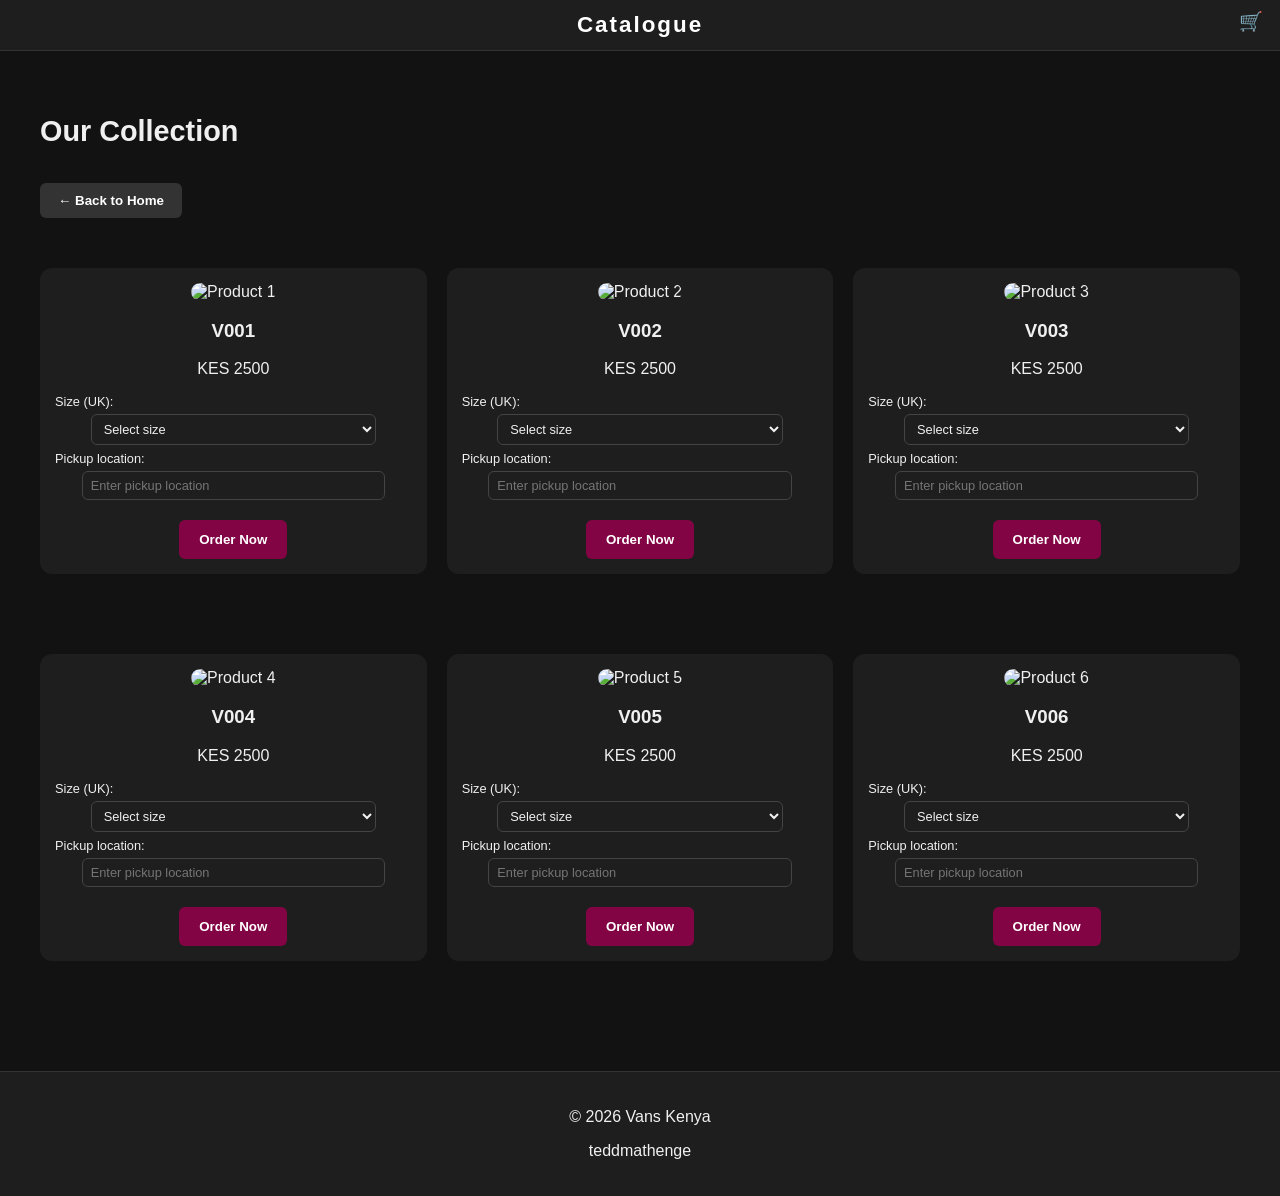
==== catalogue.html @ 265970ba "Add files via upload" ====
<!DOCTYPE html>
<html lang="en">
<head>
  <meta charset="UTF-8">
  <meta name="viewport" content="width=device-width, initial-scale=1.0">
  <title>Catalogue - Vans Kenya</title>
  <link rel="stylesheet" href="prjstyles.css">
  <script src="script.js" defer></script>
</head>

<body>
<header class="main-header">
  <h1 class="site-title">Catalogue</h1>
  <div class="cart-icon">🛒</div>
</header>

<section class="shop reveal">
  <h2>Our Collection</h2>

  <!-- Back to Home button -->
  <button onclick="location.href='index.html'" class="back-home">← Back to Home</button>

  <div class="catalogue-grid">
    <!-- Product 1 -->
    <div class="card product">
      <img src="images/product1.jpeg" alt="Product 1">
      <h3>V001</h3>
      <p>KES 2500</p>
      <label for="size-V001">Size (UK):</label>
      <select id="size-V001">
        <option value="">Select size</option>
        <option>UK 6</option><option>UK 7</option><option>UK 8</option><option>UK 9</option><option>UK 10</option>
      </select>
      <label for="location-V001">Pickup location:</label>
      <input type="text" id="location-V001" placeholder="Enter pickup location">
      <button onclick="order('V001')">Order Now</button>
    </div>

    <!-- Product 2 -->
    <div class="card product">
      <img src="images/product2.jpeg" alt="Product 2">
      <h3>V002</h3>
      <p>KES 2500</p>
      <label for="size-V002">Size (UK):</label>
      <select id="size-V002">
        <option value="">Select size</option>
        <option>UK 6</option><option>UK 7</option><option>UK 8</option><option>UK 9</option><option>UK 10</option>
      </select>
      <label for="location-V002">Pickup location:</label>
      <input type="text" id="location-V002" placeholder="Enter pickup location">
      <button onclick="order('V002')">Order Now</button>
    </div>

    <!-- Product 3 -->
    <div class="card product">
      <img src="images/product3.jpeg" alt="Product 3">
      <h3>V003</h3>
      <p>KES 2500</p>
      <label for="size-V003">Size (UK):</label>
      <select id="size-V003">
        <option value="">Select size</option>
        <option>UK 6</option><option>UK 7</option><option>UK 8</option><option>UK 9</option><option>UK 10</option>
      </select>
      <label for="location-V003">Pickup location:</label>
      <input type="text" id="location-V003" placeholder="Enter pickup location">
      <button onclick="order('V003')">Order Now</button>
    </div>

    <!-- Product 4 -->
    <div class="card product">
      <img src="images/product4.jpeg" alt="Product 4">
      <h3>V004</h3>
      <p>KES 2500</p>
      <label for="size-V004">Size (UK):</label>
      <select id="size-V004">
        <option value="">Select size</option>
        <option>UK 6</option><option>UK 7</option><option>UK 8</option><option>UK 9</option><option>UK 10</option>
      </select>
      <label for="location-V004">Pickup location:</label>
      <input type="text" id="location-V004" placeholder="Enter pickup location">
      <button onclick="order('V004')">Order Now</button>
    </div>

    <!-- Product 5 -->
    <div class="card product">
      <img src="images/product5.jpeg" alt="Product 5">
      <h3>V005</h3>
      <p>KES 2500</p>
      <label for="size-V005">Size (UK):</label>
      <select id="size-V005">
        <option value="">Select size</option>
        <option>UK 6</option><option>UK 7</option><option>UK 8</option><option>UK 9</option><option>UK 10</option>
      </select>
      <label for="location-V005">Pickup location:</label>
      <input type="text" id="location-V005" placeholder="Enter pickup location">
      <button onclick="order('V005')">Order Now</button>
    </div>

    <!-- Product 6 -->
    <div class="card product">
      <img src="images/product6.jpeg" alt="Product 6">
      <h3>V006</h3>
      <p>KES 2500</p>
      <label for="size-V006">Size (UK):</label>
      <select id="size-V006">
        <option value="">Select size</option>
        <option>UK 6</option><option>UK 7</option><option>UK 8</option><option>UK 9</option><option>UK 10</option>
      </select>
      <label for="location-V006">Pickup location:</label>
      <input type="text" id="location-V006" placeholder="Enter pickup location">
      <button onclick="order('V006')">Order Now</button>
    </div>
  </div>
</section>

<footer class="footer">
  <p>&copy; 2026 Vans Kenya</p>
  <p>teddmathenge</p>
</footer>
</body>
</html>
---- prjstyles.css ----
/* RESET */
body {
  margin: 0;
  font-family: Arial, sans-serif;
  background: #121212;
  color: #f0f0f0;
  scroll-behavior: smooth;
}

/* HEADER */
.main-header {
  background: #1e1e1e;
  color: white;
  text-align: center;
  padding: 12px; /* reduced padding */
  letter-spacing: 2px;
  font-weight: bold;
  position: sticky;
  top: 0;
  z-index: 1000;
  border-bottom: 1px solid #333;
  transition: box-shadow 0.3s ease;
}

.main-header .site-title {
  font-size: 1.4rem; /* smaller header text */
  margin: 0;
}

.cart-icon {
  position: absolute;
  top: 10px;
  right: 15px;
  font-size: 1.2rem;
}

/* HERO SECTION */
.hero {
  height: 100vh;
  background: url("images/hero.jpg") center/cover no-repeat;
  position: relative;
}

.hero-overlay {
  position: absolute;
  top: 50%;
  left: 10%;
  transform: translateY(-50%);
  color: #fff;
  transition: opacity 0.6s ease;
}

.hero-overlay h1 {
  font-size: 1.5rem;
  margin: 0;
}

.hero-overlay p {
  margin-top: 10px;
  font-size: 1.2rem;
  color: white;
}

/* HERO IMAGES */
.hero-images {
  display: flex;
  gap: 20px;
  margin-top: 20px;
}

.hero-images img {
  width: 100%;
  max-width: 600px;
  border-radius: 8px;
  height: auto;
}

/* SECTIONS */
.categories, .shop {
  padding: 40px;
  opacity: 0;
  transform: translateY(40px);
  transition: all 0.8s ease;
}

.reveal.active {
  opacity: 1;
  transform: translateY(0);
}

h2 {
  margin-bottom: 20px;
  font-size: 1.8rem;
}

/* CARDS GENERAL */
.card {
  background: #1e1e1e;
  padding: 15px;
  margin: 30px 0;
  border-radius: 12px;
  transition: transform 0.3s ease, box-shadow 0.3s ease;
}

.card:hover {
  transform: scale(1.03);
  box-shadow: 0 0 15px rgba(255, 255, 255, 0.1);
}

/* SIDE BY SIDE */
.horizontal {
  display: flex;
  gap: 20px;
  align-items: center;
}

.media {
  flex: 1;
}

/* MEDIA SIZE */
.media img,
.media video {
  width: 100%;
  height: auto;
  border-radius: 12px;
}

/* SHOP PRODUCTS */
.product {
  text-align: center;
}

.product img {
  width: 100%;
  height: auto;
  border-radius: 12px;
}

/* BUTTON */
button {
  background: #830444;
  color: white;
  border: none;
  padding: 12px 20px;
  margin-top: 15px;
  cursor: pointer;
  border-radius: 6px;
  transition: 0.3s;
  font-weight: bold;
}

button:hover {
  background: #8a2be2;
  transform: scale(1.05);
}

/* Back to Home Button */
.back-home {
  background: #333;
  color: white;
  border: none;
  padding: 10px 18px;
  margin-bottom: 20px;
  cursor: pointer;
  border-radius: 6px;
  font-weight: bold;
  transition: 0.3s;
}

.back-home:hover {
  background: #830444;
  transform: scale(1.05);
}

/* FORM FIELDS (Size dropdown + Pickup input) */
.product label {
  display: block;
  margin-top: 6px;
  font-size: 0.8rem; /* smaller label text */
  color: #f0f0f0;
  text-align: left;
}

.product select,
.product input[type="text"] {
  width: 80%; /* reduced width */
  padding: 6px 8px; /* smaller padding */
  margin: 5px auto;
  border: 1px solid #444;
  border-radius: 6px;
  background: #1e1e1e;
  color: #f0f0f0;
  font-size: 0.8rem; /* smaller font */
  transition: border 0.3s ease, box-shadow 0.3s ease;
  display: block;
}

.product select:focus,
.product input[type="text"]:focus {
  border: 1px solid #830444;
  box-shadow: 0 0 6px rgba(131, 4, 68, 0.6);
  outline: none;
}

/* FOOTER */
.footer {
  background: #1e1e1e;
  text-align: center;
  padding: 20px;
  margin-top: 40px;
  border-top: 1px solid #333;
}

.social-icons a {
  color: white;
  font-size: 1.5rem;
  margin: 0 10px;
  transition: color 0.3s ease;
}

.social-icons a:hover {
  color: #8a2be2;
}

/* CATALOGUE GRID */
.catalogue-grid {
  display: grid;
  grid-template-columns: repeat(3, 1fr); /* 3 products per row */
  gap: 20px;
}

.catalogue-grid .product {
  background: #1e1e1e;
  padding: 15px;
  border-radius: 12px;
  text-align: center;
  transition: transform 0.3s ease, box-shadow 0.3s ease;
}

.catalogue-grid .product:hover {
  transform: scale(1.03);
  box-shadow: 0 0 15px rgba(255, 255, 255, 0.1);
}

.catalogue-grid img {
  width: 100%;
  height: auto;
  border-radius: 12px;
}

/* RESPONSIVE RULES */
@media (max-width: 768px) {
  .horizontal {
    flex-direction: column;
  }

  .hero-images {
    flex-direction: column;
    align-items: center;
  }

  .hero-images img {
    max-width: 90%;
  }

  .hero-overlay {
    left: 5%;
    text-align: center;
  }

  .hero-overlay h1 {
    font-size: 1.2rem;
  }

  .hero-overlay p {
    font-size: 1rem;
  }

  /* Smaller header text on mobile too */
  .main-header .site-title {
    font-size: 1.2rem;
  }

  /* Catalogue grid stacks vertically on mobile */
  .catalogue-grid {
    grid-template-columns: 1fr;
  }
}
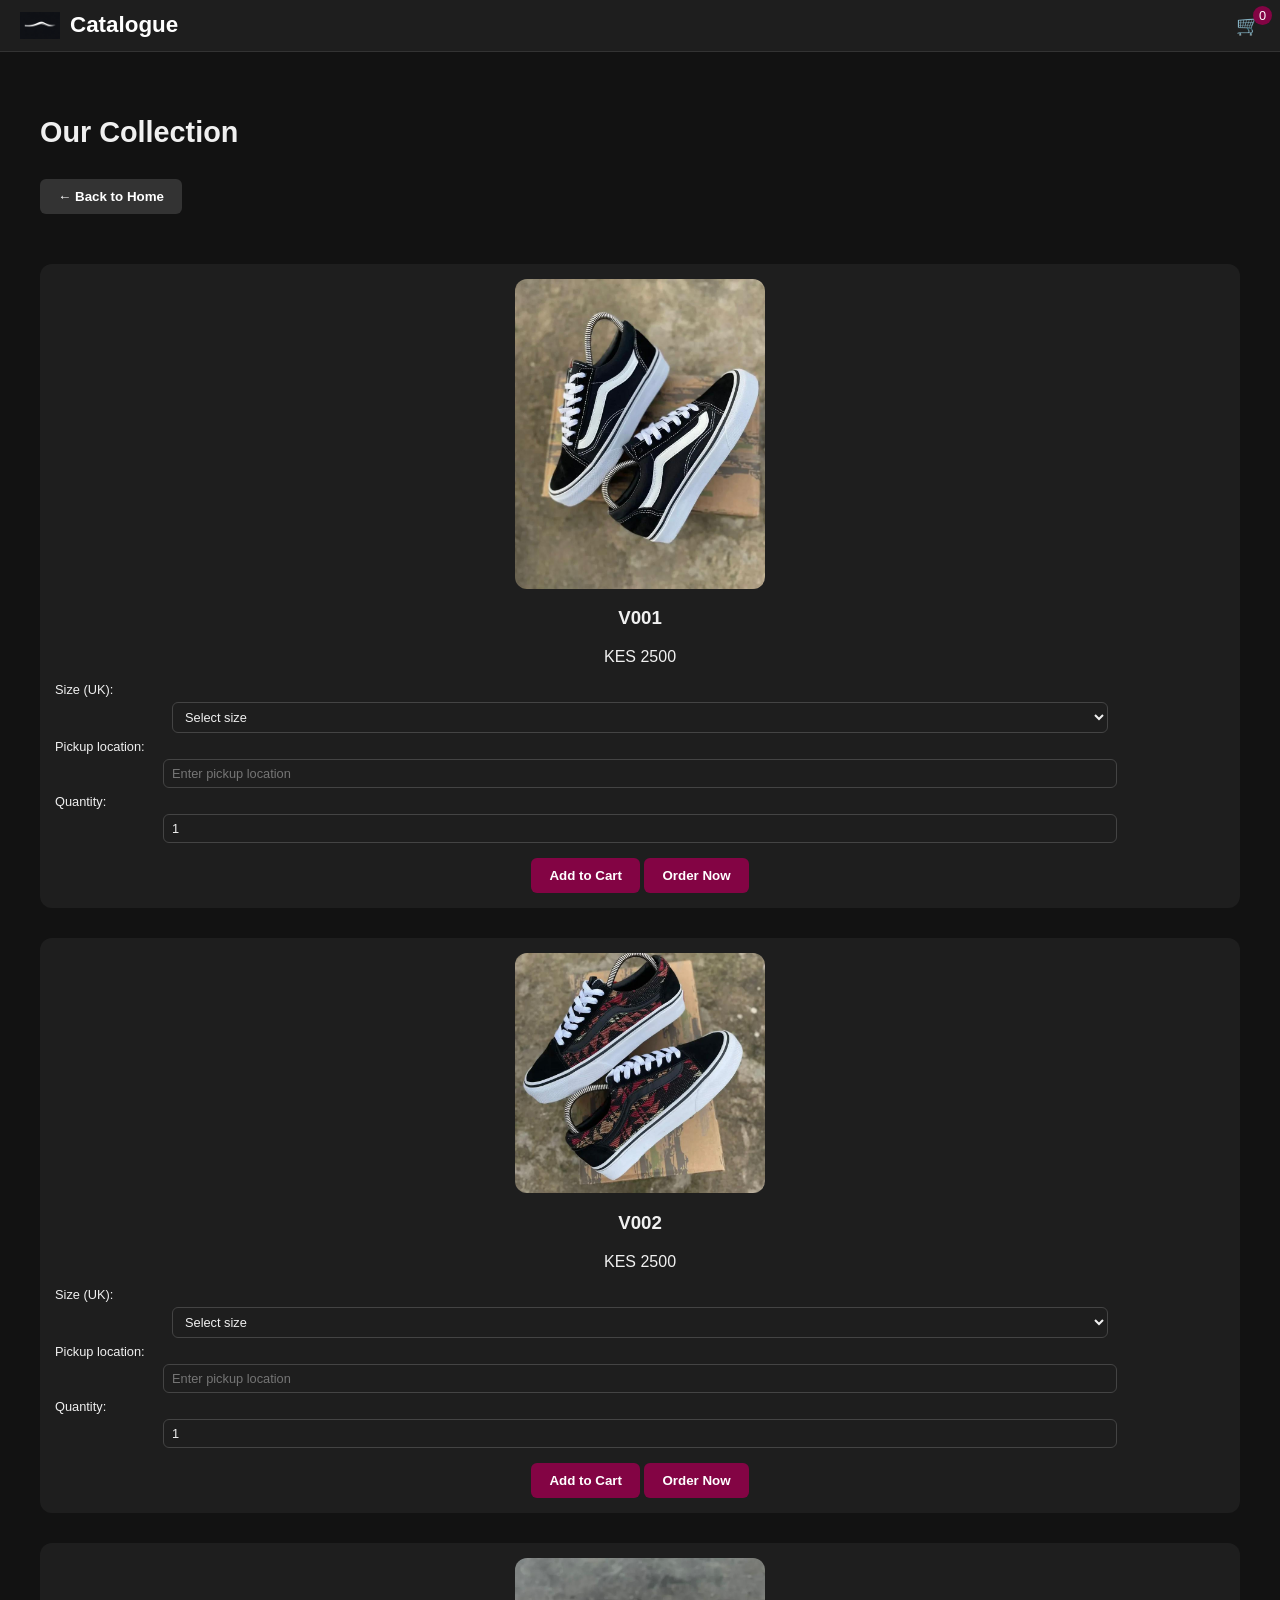
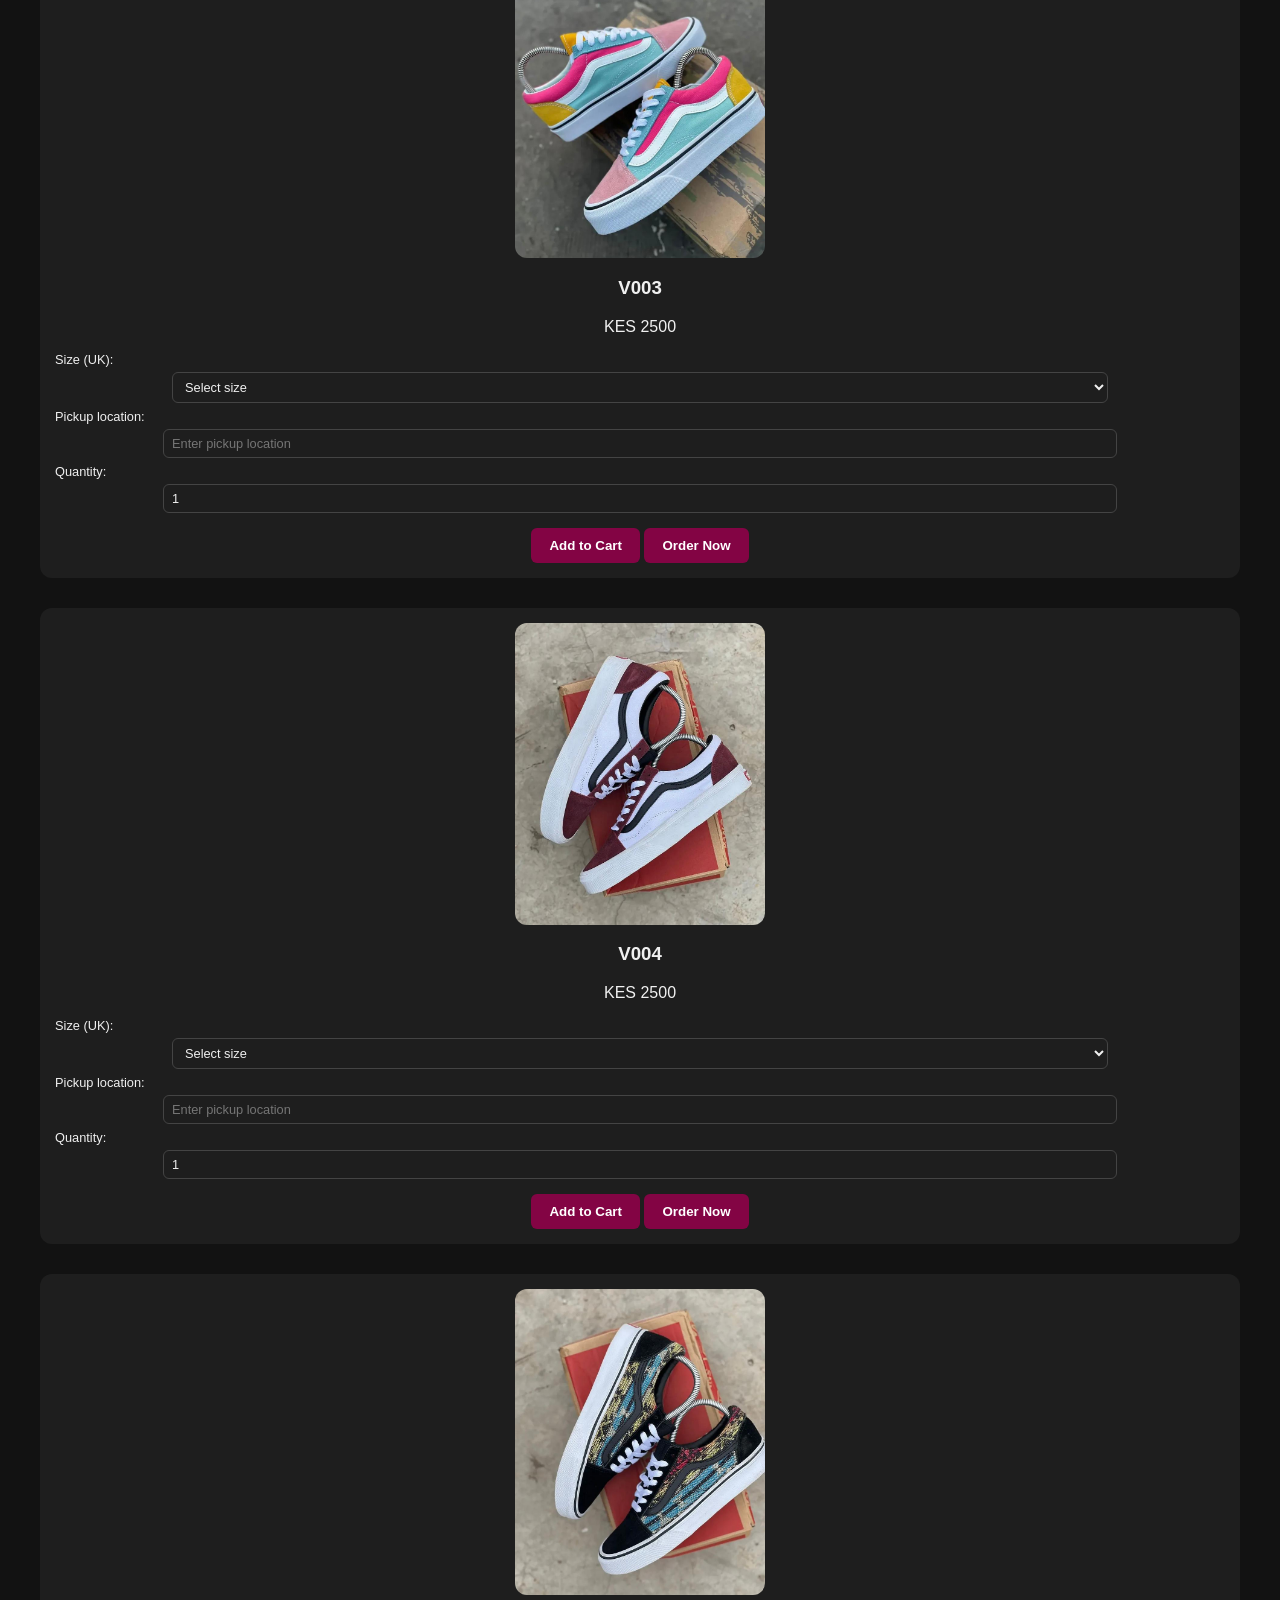
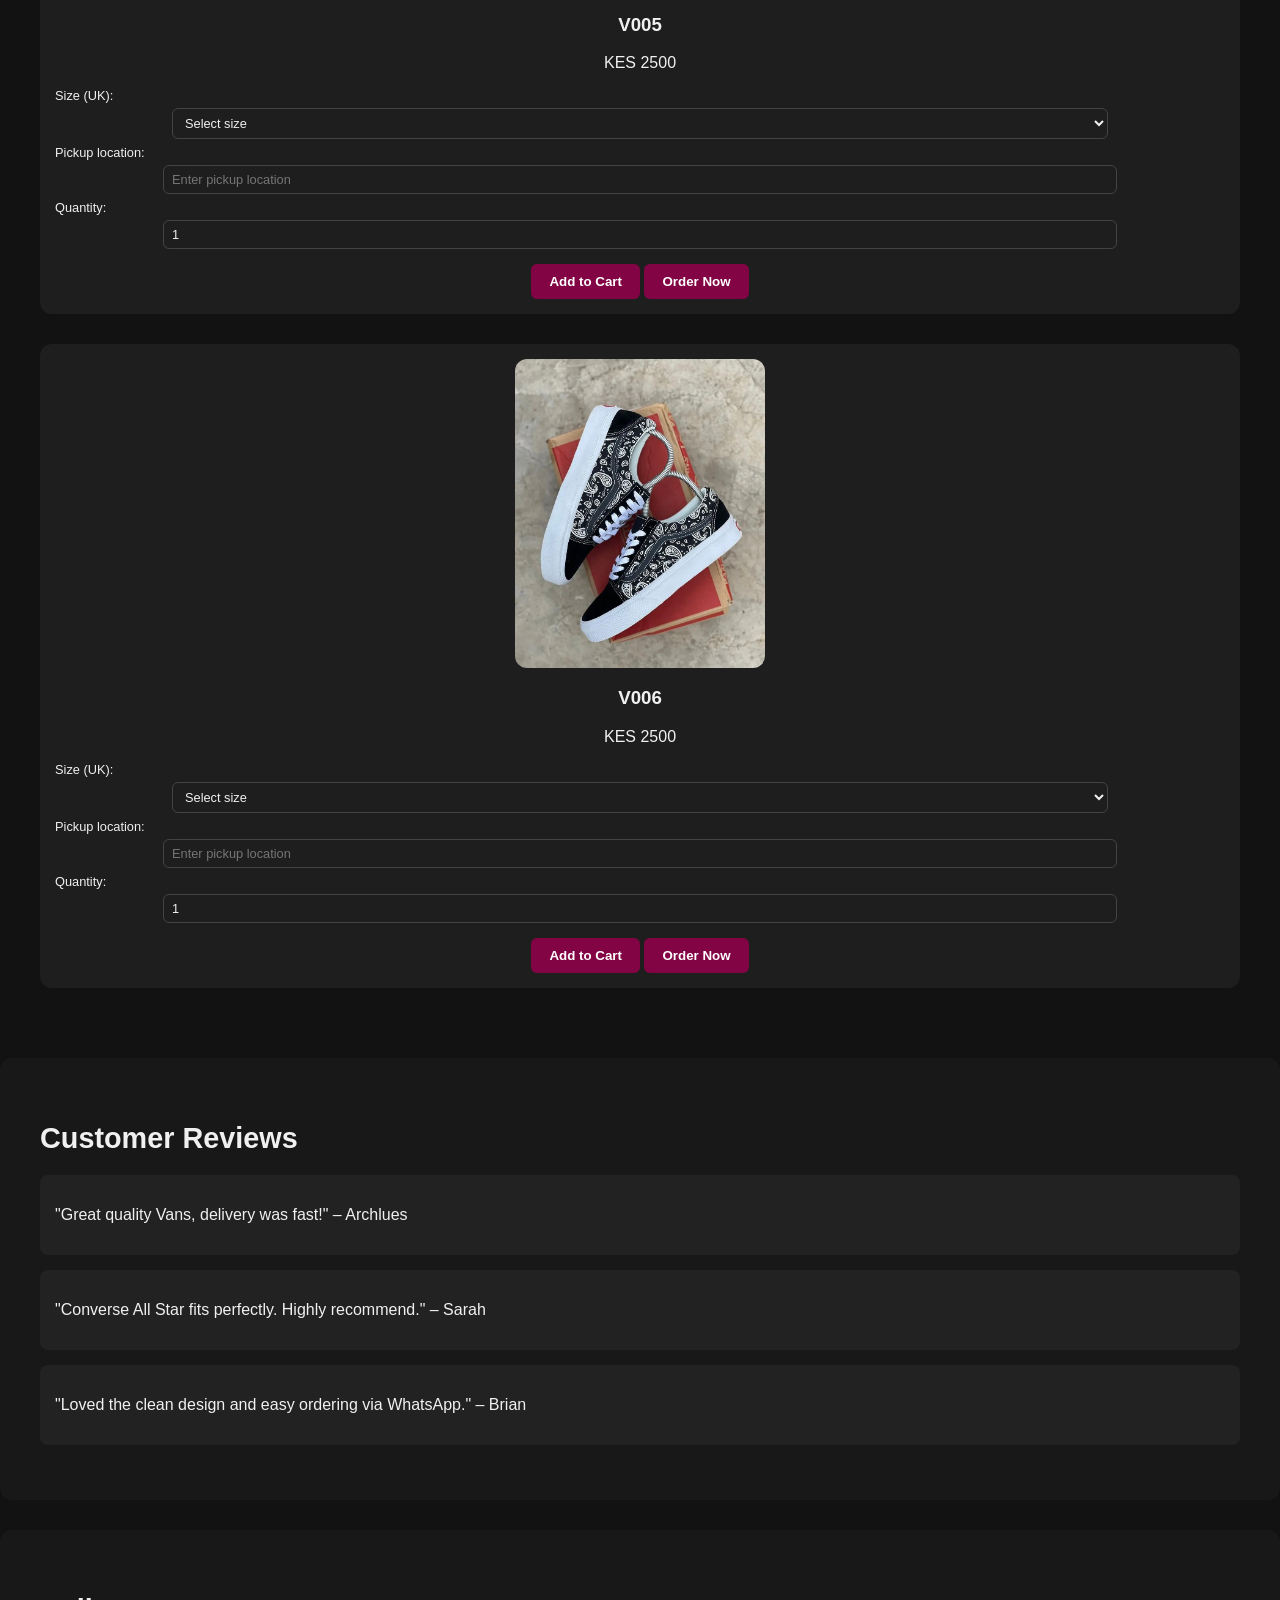
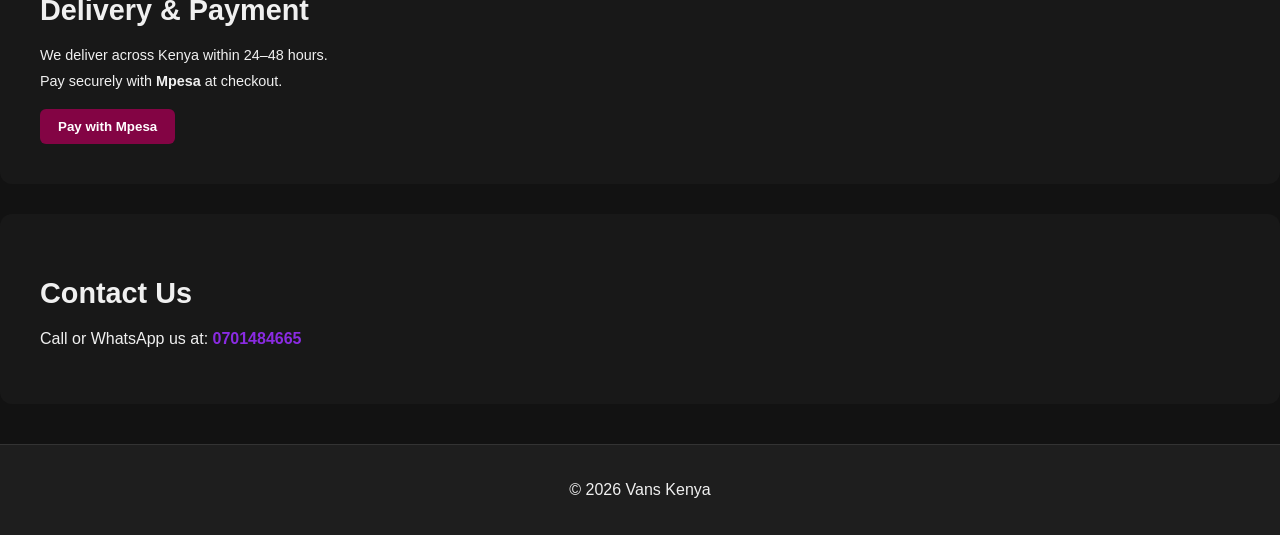
==== commit 8795475b: "Add files via upload" ====
--- a/catalogue.html
+++ b/catalogue.html
@@ -10,20 +10,21 @@
 
 <body>
 <header class="main-header">
-  <h1 class="site-title">Catalogue</h1>
-  <div class="cart-icon">🛒</div>
+  <div class="header-left">
+    <img src="images/vans-wave.png" alt="Vans Logo" class="logo">
+    <h1 class="site-title">Catalogue</h1>
+  </div>
+  <div class="cart-icon" onclick="openCart()">🛒 <span id="cart-count">0</span></div>
 </header>
 
 <section class="shop reveal">
   <h2>Our Collection</h2>
-
-  <!-- Back to Home button -->
   <button onclick="location.href='index.html'" class="back-home">← Back to Home</button>
 
   <div class="catalogue-grid">
-    <!-- Product 1 -->
+    <!-- Product Template -->
     <div class="card product">
-      <img src="images/product1.jpeg" alt="Product 1">
+      <img src="images/product1.jpeg" alt="Product 1" class="product-img">
       <h3>V001</h3>
       <p>KES 2500</p>
       <label for="size-V001">Size (UK):</label>
@@ -33,12 +34,15 @@
       </select>
       <label for="location-V001">Pickup location:</label>
       <input type="text" id="location-V001" placeholder="Enter pickup location">
+      <label for="qty-V001">Quantity:</label>
+      <input type="number" id="qty-V001" min="1" value="1">
+      <button onclick="addToCart('V001')">Add to Cart</button>
       <button onclick="order('V001')">Order Now</button>
     </div>
 
-    <!-- Product 2 -->
+    <!-- Repeat for V002–V006 -->
     <div class="card product">
-      <img src="images/product2.jpeg" alt="Product 2">
+      <img src="images/product2.jpeg" alt="Product 2" class="product-img">
       <h3>V002</h3>
       <p>KES 2500</p>
       <label for="size-V002">Size (UK):</label>
@@ -48,12 +52,14 @@
       </select>
       <label for="location-V002">Pickup location:</label>
       <input type="text" id="location-V002" placeholder="Enter pickup location">
+      <label for="qty-V002">Quantity:</label>
+      <input type="number" id="qty-V002" min="1" value="1">
+      <button onclick="addToCart('V002')">Add to Cart</button>
       <button onclick="order('V002')">Order Now</button>
     </div>
 
-    <!-- Product 3 -->
     <div class="card product">
-      <img src="images/product3.jpeg" alt="Product 3">
+      <img src="images/product3.jpeg" alt="Product 3" class="product-img">
       <h3>V003</h3>
       <p>KES 2500</p>
       <label for="size-V003">Size (UK):</label>
@@ -63,12 +69,14 @@
       </select>
       <label for="location-V003">Pickup location:</label>
       <input type="text" id="location-V003" placeholder="Enter pickup location">
+      <label for="qty-V003">Quantity:</label>
+      <input type="number" id="qty-V003" min="1" value="1">
+      <button onclick="addToCart('V003')">Add to Cart</button>
       <button onclick="order('V003')">Order Now</button>
     </div>
 
-    <!-- Product 4 -->
     <div class="card product">
-      <img src="images/product4.jpeg" alt="Product 4">
+      <img src="images/product4.jpeg" alt="Product 4" class="product-img">
       <h3>V004</h3>
       <p>KES 2500</p>
       <label for="size-V004">Size (UK):</label>
@@ -78,12 +86,14 @@
       </select>
       <label for="location-V004">Pickup location:</label>
       <input type="text" id="location-V004" placeholder="Enter pickup location">
+      <label for="qty-V004">Quantity:</label>
+      <input type="number" id="qty-V004" min="1" value="1">
+      <button onclick="addToCart('V004')">Add to Cart</button>
       <button onclick="order('V004')">Order Now</button>
     </div>
 
-    <!-- Product 5 -->
     <div class="card product">
-      <img src="images/product5.jpeg" alt="Product 5">
+      <img src="images/product5.jpeg" alt="Product 5" class="product-img">
       <h3>V005</h3>
       <p>KES 2500</p>
       <label for="size-V005">Size (UK):</label>
@@ -93,12 +103,14 @@
       </select>
       <label for="location-V005">Pickup location:</label>
       <input type="text" id="location-V005" placeholder="Enter pickup location">
+      <label for="qty-V005">Quantity:</label>
+      <input type="number" id="qty-V005" min="1" value="1">
+      <button onclick="addToCart('V005')">Add to Cart</button>
       <button onclick="order('V005')">Order Now</button>
     </div>
 
-    <!-- Product 6 -->
     <div class="card product">
-      <img src="images/product6.jpeg" alt="Product 6">
+      <img src="images/product6.jpeg" alt="Product 6" class="product-img">
       <h3>V006</h3>
       <p>KES 2500</p>
       <label for="size-V006">Size (UK):</label>
@@ -108,14 +120,44 @@
       </select>
       <label for="location-V006">Pickup location:</label>
       <input type="text" id="location-V006" placeholder="Enter pickup location">
+      <label for="qty-V006">Quantity:</label>
+      <input type="number" id="qty-V006" min="1" value="1">
+      <button onclick="addToCart('V006')">Add to Cart</button>
       <button onclick="order('V006')">Order Now</button>
     </div>
   </div>
 </section>
 
+<!-- REVIEWS SECTION -->
+<section class="reviews reveal">
+  <h2>Customer Reviews</h2>
+  <div class="review-card">
+    <p>"Great quality Vans, delivery was fast!" – Archlues</p>
+  </div>
+  <div class="review-card">
+    <p>"Converse All Star fits perfectly. Highly recommend." – Sarah</p>
+  </div>
+  <div class="review-card">
+    <p>"Loved the clean design and easy ordering via WhatsApp." – Brian</p>
+  </div>
+</section>
+
+<!-- DELIVERY INFO -->
+<section class="delivery-info reveal">
+  <h2>Delivery & Payment</h2>
+  <p>We deliver across Kenya within 24–48 hours.</p>
+  <p>Pay securely with <strong>Mpesa</strong> at checkout.</p>
+  <button onclick="checkout()">Pay with Mpesa</button>
+</section>
+
+<!-- CONTACT US -->
+<section class="contact-us reveal">
+  <h2>Contact Us</h2>
+  <p>Call or WhatsApp us at: <a href="tel:0701484665">0701484665</a></p>
+</section>
+
 <footer class="footer">
   <p>&copy; 2026 Vans Kenya</p>
-  <p>teddmathenge</p>
 </footer>
 </body>
 </html>
--- a/prjstyles.css
+++ b/prjstyles.css
@@ -11,10 +11,10 @@
 .main-header {
   background: #1e1e1e;
   color: white;
-  text-align: center;
-  padding: 12px; /* reduced padding */
-  letter-spacing: 2px;
-  font-weight: bold;
+  display: flex;
+  justify-content: space-between;
+  align-items: center;
+  padding: 12px 20px;
   position: sticky;
   top: 0;
   z-index: 1000;
@@ -22,16 +22,37 @@
   transition: box-shadow 0.3s ease;
 }
 
+.header-left {
+  display: flex;
+  align-items: center;
+  gap: 10px;
+}
+
+.logo {
+  width: 40px;
+  height: auto;
+}
+
 .main-header .site-title {
-  font-size: 1.4rem; /* smaller header text */
+  font-size: 1.4rem;
   margin: 0;
 }
 
 .cart-icon {
+  font-size: 1.2rem;
+  cursor: pointer;
+  position: relative;
+}
+
+.cart-icon span {
+  background: #830444;
+  color: white;
+  font-size: 0.8rem;
+  padding: 2px 6px;
+  border-radius: 50%;
   position: absolute;
-  top: 10px;
-  right: 15px;
-  font-size: 1.2rem;
+  top: -8px;
+  right: -12px;
 }
 
 /* HERO SECTION */
@@ -51,7 +72,7 @@
 }
 
 .hero-overlay h1 {
-  font-size: 1.5rem;
+  font-size: 2rem;
   margin: 0;
 }
 
@@ -68,15 +89,14 @@
   margin-top: 20px;
 }
 
-.hero-images img {
-  width: 100%;
-  max-width: 600px;
+.hero-img-large {
+  max-width: 600px; /* bigger side by side */
+  height: auto;
   border-radius: 8px;
-  height: auto;
 }
 
 /* SECTIONS */
-.categories, .shop {
+.categories, .shop, .reviews, .delivery-info, .contact-us {
   padding: 40px;
   opacity: 0;
   transform: translateY(40px);
@@ -107,34 +127,26 @@
   box-shadow: 0 0 15px rgba(255, 255, 255, 0.1);
 }
 
-/* SIDE BY SIDE */
-.horizontal {
-  display: flex;
-  gap: 20px;
-  align-items: center;
-}
-
-.media {
-  flex: 1;
-}
-
-/* MEDIA SIZE */
-.media img,
-.media video {
-  width: 100%;
-  height: auto;
-  border-radius: 12px;
-}
-
 /* SHOP PRODUCTS */
 .product {
   text-align: center;
 }
 
-.product img {
-  width: 100%;
+.product-img {
+  max-width: 250px;
   height: auto;
   border-radius: 12px;
+  margin: 0 auto;
+  display: block;
+}
+
+/* VIDEO STYLING */
+.video-pro {
+  max-width: 250px;
+  height: auto;
+  border-radius: 12px;
+  display: block;
+  margin: 0 auto;
 }
 
 /* BUTTON */
@@ -142,8 +154,8 @@
   background: #830444;
   color: white;
   border: none;
-  padding: 12px 20px;
-  margin-top: 15px;
+  padding: 10px 18px;
+  margin-top: 10px;
   cursor: pointer;
   border-radius: 6px;
   transition: 0.3s;
@@ -173,34 +185,130 @@
   transform: scale(1.05);
 }
 
-/* FORM FIELDS (Size dropdown + Pickup input) */
+/* FORM FIELDS */
 .product label {
   display: block;
   margin-top: 6px;
-  font-size: 0.8rem; /* smaller label text */
+  font-size: 0.8rem;
   color: #f0f0f0;
   text-align: left;
 }
 
 .product select,
-.product input[type="text"] {
-  width: 80%; /* reduced width */
-  padding: 6px 8px; /* smaller padding */
+.product input[type="text"],
+.product input[type="number"] {
+  width: 80%;
+  padding: 6px 8px;
   margin: 5px auto;
   border: 1px solid #444;
   border-radius: 6px;
   background: #1e1e1e;
   color: #f0f0f0;
-  font-size: 0.8rem; /* smaller font */
+  font-size: 0.8rem;
   transition: border 0.3s ease, box-shadow 0.3s ease;
   display: block;
 }
 
 .product select:focus,
-.product input[type="text"]:focus {
+.product input[type="text"]:focus,
+.product input[type="number"]:focus {
   border: 1px solid #830444;
   box-shadow: 0 0 6px rgba(131, 4, 68, 0.6);
   outline: none;
+}
+
+/* REVIEWS */
+.reviews {
+  background: #181818;
+  border-radius: 12px;
+}
+
+.review-card {
+  background: #222;
+  padding: 15px;
+  margin: 15px 0;
+  border-radius: 8px;
+  transition: transform 0.3s ease;
+}
+
+.review-card:hover {
+  transform: translateY(-3px);
+}
+
+/* DELIVERY INFO */
+.delivery-info {
+  background: #181818;
+  border-radius: 12px;
+  margin-top: 30px;
+}
+
+.delivery-info p {
+  margin: 10px 0;
+  font-size: 0.9rem;
+}
+
+/* CONTACT US */
+.contact-us {
+  background: #181818;
+  border-radius: 12px;
+  margin-top: 30px;
+}
+
+.contact-us a {
+  color: #8a2be2;
+  text-decoration: none;
+  font-weight: bold;
+}
+
+.contact-us a:hover {
+  color: #830444;
+}
+
+/* CART MODAL */
+.cart-modal {
+  position: fixed;
+  top: 0;
+  right: -100%;
+  width: 300px;
+  height: 100%;
+  background: #1e1e1e;
+  color: #f0f0f0;
+  box-shadow: -2px 0 10px rgba(0,0,0,0.5);
+  transition: right 0.4s ease;
+  z-index: 2000;
+  padding: 20px;
+}
+
+.cart-modal.active {
+  right: 0;
+}
+
+.cart-modal h2 {
+  margin-top: 0;
+}
+
+.cart-item {
+  display: flex;
+  justify-content: space-between;
+  margin: 10px 0;
+}
+
+.cart-total {
+  font-weight: bold;
+  margin-top: 20px;
+}
+
+.checkout-btn {
+  background: #830444;
+  width: 100%;
+  padding: 12px;
+  margin-top: 15px;
+  border-radius: 6px;
+  cursor: pointer;
+}
+
+.checkout-btn:hover {
+  background: #8a2be2;
 }
 
 /* FOOTER */
@@ -223,45 +331,36 @@
   color: #8a2be2;
 }
 
-/* CATALOGUE GRID */
-.catalogue-grid {
+/* GRID LAYOUTS */
+.categories-grid {
   display: grid;
-  grid-template-columns: repeat(3, 1fr); /* 3 products per row */
+  grid-template-columns: repeat(3, 1fr);
   gap: 20px;
 }
 
-.catalogue-grid .product {
-  background: #1e1e1e;
-  padding: 15px;
-  border-radius: 12px;
-  text-align: center;
-  transition: transform 0.3s ease, box-shadow 0.3s ease;
-}
-
-.catalogue-grid .product:hover {
-  transform: scale(1.03);
-  box-shadow: 0 0 15px rgba(255, 255, 255, 0.1);
-}
-
-.catalogue-grid img {
-  width: 100%;
-  height: auto;
-  border-radius: 12px;
-}
-
-/* RESPONSIVE RULES */
+.catalogue-grid.two-columns {
+  display: grid;
+  grid-template-columns: repeat(2, 1fr);
+  gap: 20px;
+}
+
+/* RESPONSIVE */
 @media (max-width: 768px) {
-  .horizontal {
-    flex-direction: column;
-  }
-
   .hero-images {
     flex-direction: column;
     align-items: center;
   }
 
-  .hero-images img {
+  .hero-img-large {
     max-width: 90%;
+  }
+
+  .categories-grid {
+    grid-template-columns: 1fr;
+  }
+
+  .catalogue-grid.two-columns {
+    grid-template-columns: 1fr;
   }
 
   .hero-overlay {
@@ -273,17 +372,3 @@
     font-size: 1.2rem;
   }
 
-  .hero-overlay p {
-    font-size: 1rem;
-  }
-
-  /* Smaller header text on mobile too */
-  .main-header .site-title {
-    font-size: 1.2rem;
-  }
-
-  /* Catalogue grid stacks vertically on mobile */
-  .catalogue-grid {
-    grid-template-columns: 1fr;
-  }
-}
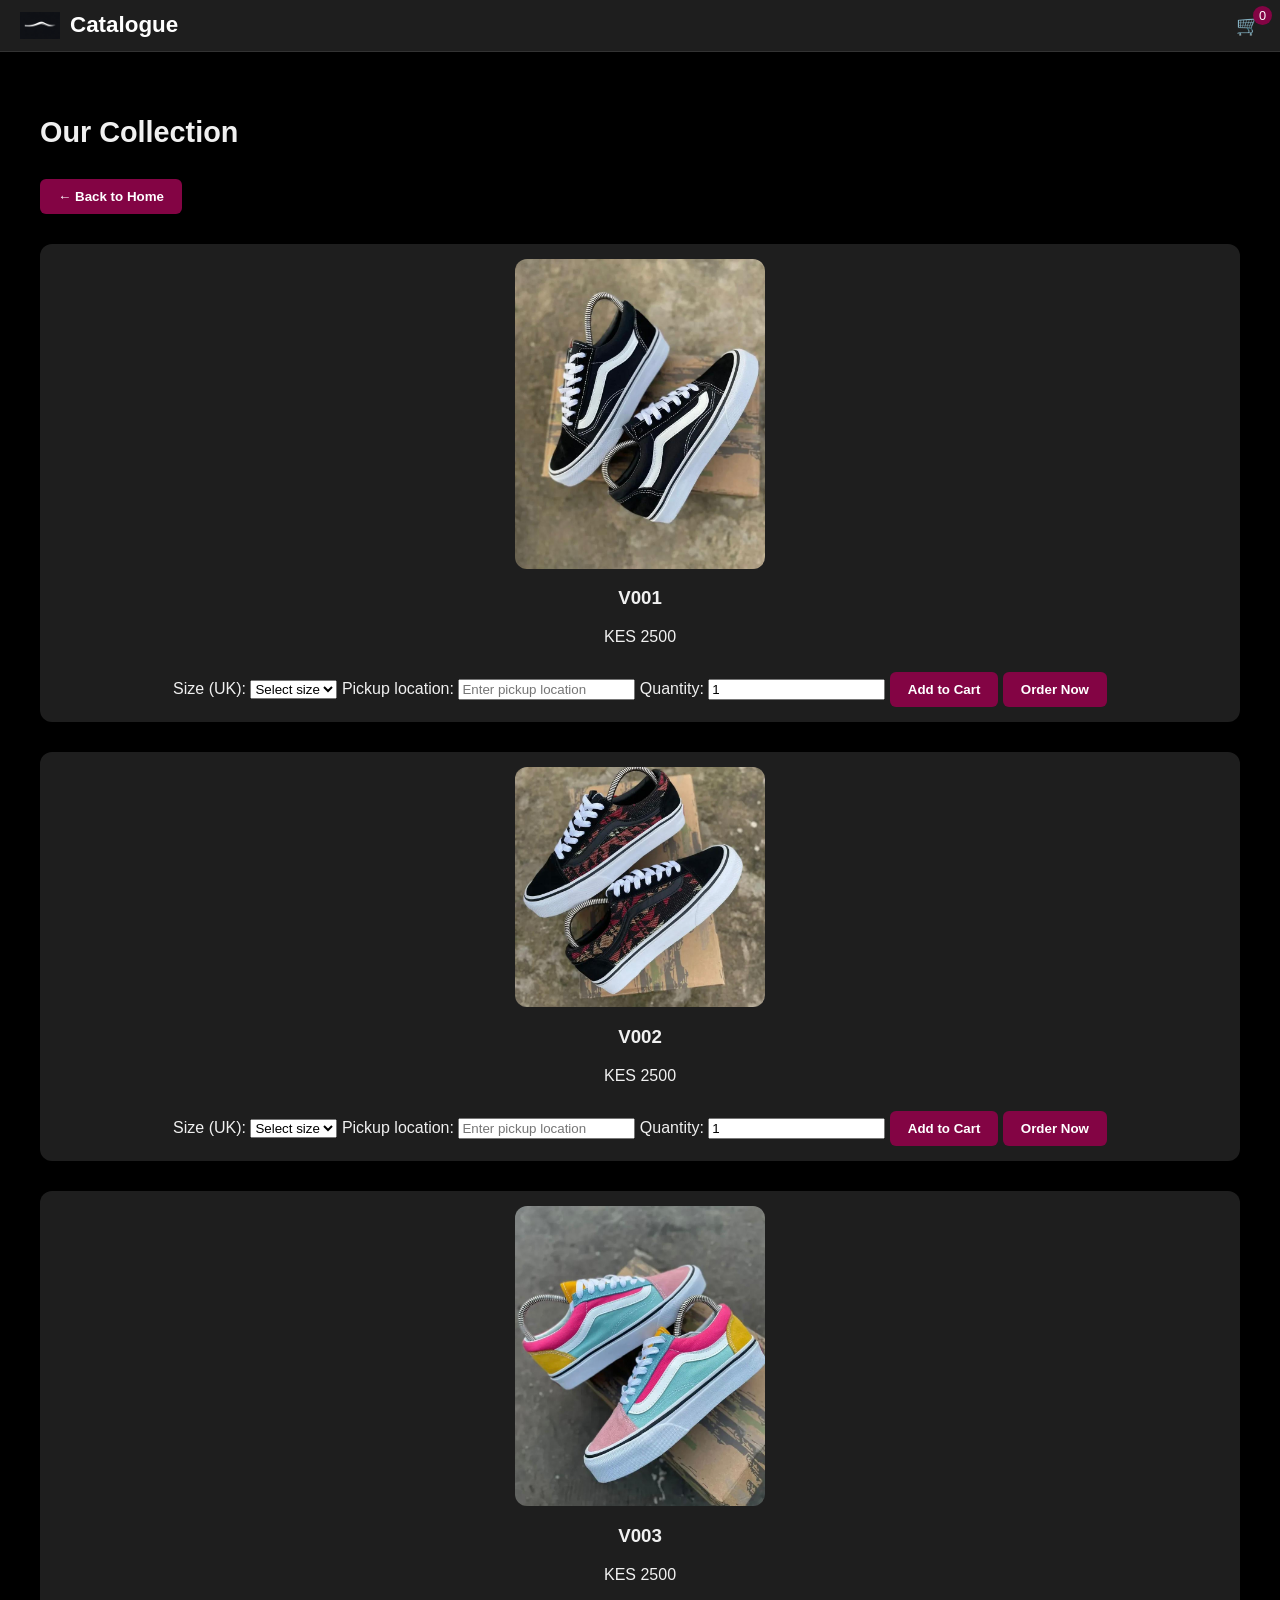
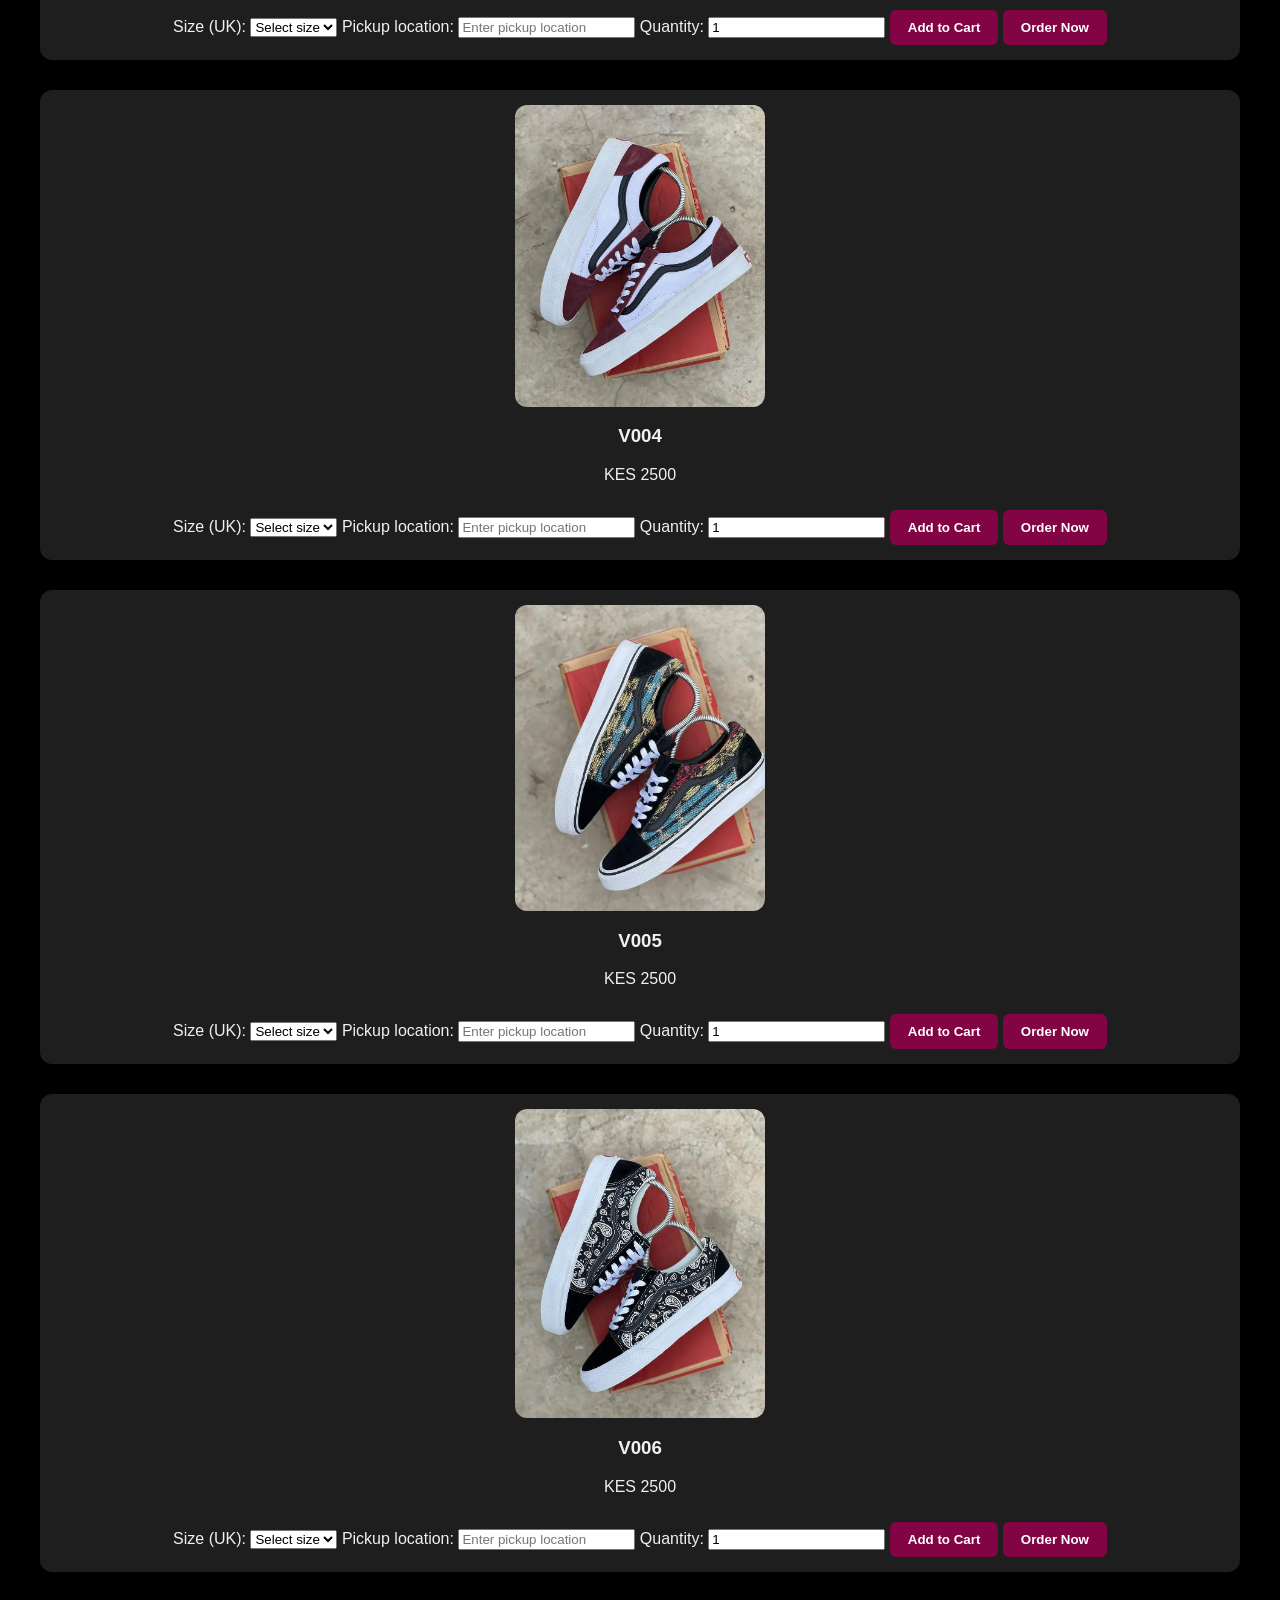
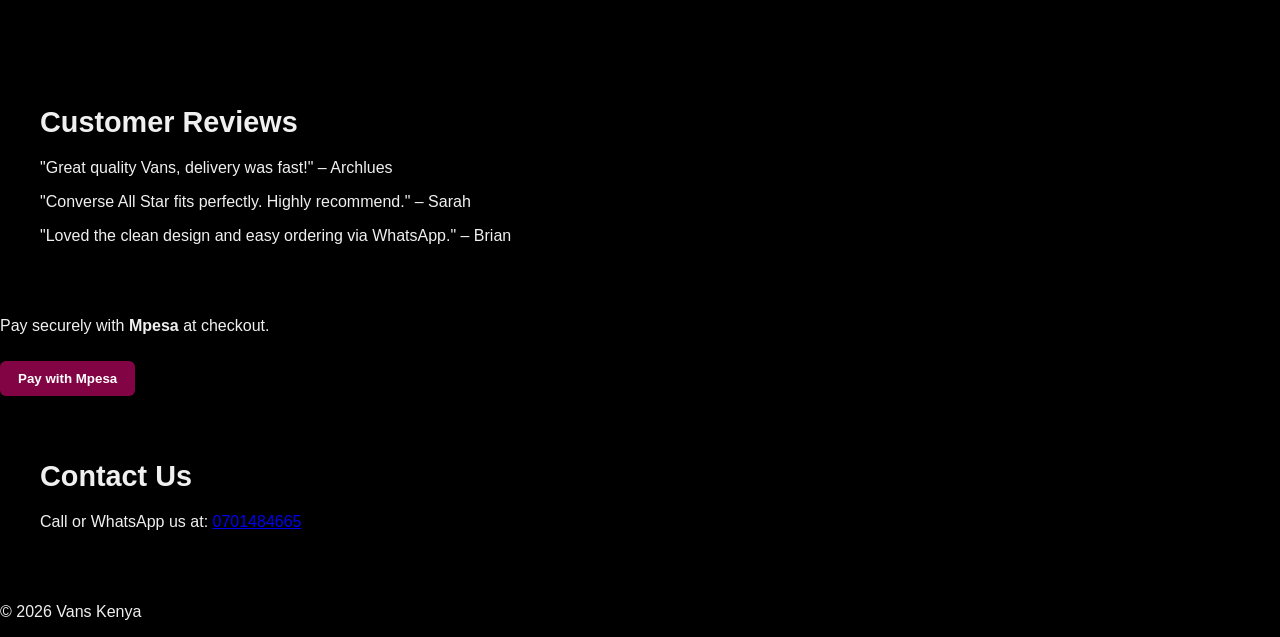
==== commit 1656565c: "Add files via upload" ====
--- a/catalogue.html
+++ b/catalogue.html
@@ -143,9 +143,7 @@
 </section>
 
 <!-- DELIVERY INFO -->
-<section class="delivery-info reveal">
-  <h2>Delivery & Payment</h2>
-  <p>We deliver across Kenya within 24–48 hours.</p>
+
   <p>Pay securely with <strong>Mpesa</strong> at checkout.</p>
   <button onclick="checkout()">Pay with Mpesa</button>
 </section>
--- a/prjstyles.css
+++ b/prjstyles.css
@@ -2,9 +2,34 @@
 body {
   margin: 0;
   font-family: Arial, sans-serif;
-  background: #121212;
+  background: black;
   color: #f0f0f0;
   scroll-behavior: smooth;
+}
+
+/* UTILITY BAR */
+.utility-bar {
+  background: #181818;
+  color: #f0f0f0;
+  font-size: 0.85rem;
+  padding: 6px 20px;
+  border-bottom: 1px solid #333;
+}
+
+.utility-links {
+  display: flex;
+  justify-content: flex-end;
+  gap: 20px;
+}
+
+.utility-links a {
+  color: #f0f0f0;
+  text-decoration: none;
+  transition: color 0.3s ease;
+}
+
+.utility-links a:hover {
+  color: #8a2be2;
 }
 
 /* HEADER */
@@ -90,7 +115,7 @@
 }
 
 .hero-img-large {
-  max-width: 600px; /* bigger side by side */
+  max-width: 600px;
   height: auto;
   border-radius: 8px;
 }
@@ -147,6 +172,7 @@
   border-radius: 12px;
   display: block;
   margin: 0 auto;
+  /* controls removed, autoplay loop muted handled in HTML */
 }
 
 /* BUTTON */
@@ -167,181 +193,45 @@
   transform: scale(1.05);
 }
 
-/* Back to Home Button */
-.back-home {
-  background: #333;
-  color: white;
-  border: none;
-  padding: 10px 18px;
-  margin-bottom: 20px;
-  cursor: pointer;
-  border-radius: 6px;
-  font-weight: bold;
-  transition: 0.3s;
-}
-
-.back-home:hover {
-  background: #830444;
-  transform: scale(1.05);
-}
-
-/* FORM FIELDS */
-.product label {
+/* SLIDESHOW */
+.slideshow-container {
+  max-width: 100%;
+  position: relative;
+  margin: 40px auto;
+  text-align: center;
+}
+
+.slide {
+  display: none;
+}
+
+.slide img {
+  max-width: 500px; /* slightly smaller than Explore Styles (250px) */
+  height: auto;
+  border-radius: 12px;
+  margin: 0 auto;
   display: block;
-  margin-top: 6px;
-  font-size: 0.8rem;
-  color: #f0f0f0;
-  text-align: left;
-}
-
-.product select,
-.product input[type="text"],
-.product input[type="number"] {
-  width: 80%;
-  padding: 6px 8px;
-  margin: 5px auto;
-  border: 1px solid #444;
-  border-radius: 6px;
-  background: #1e1e1e;
-  color: #f0f0f0;
-  font-size: 0.8rem;
-  transition: border 0.3s ease, box-shadow 0.3s ease;
-  display: block;
-}
-
-.product select:focus,
-.product input[type="text"]:focus,
-.product input[type="number"]:focus {
-  border: 1px solid #830444;
-  box-shadow: 0 0 6px rgba(131, 4, 68, 0.6);
-  outline: none;
-}
-
-/* REVIEWS */
-.reviews {
-  background: #181818;
-  border-radius: 12px;
-}
-
-.review-card {
-  background: #222;
-  padding: 15px;
-  margin: 15px 0;
-  border-radius: 8px;
-  transition: transform 0.3s ease;
-}
-
-.review-card:hover {
-  transform: translateY(-3px);
-}
-
-/* DELIVERY INFO */
-.delivery-info {
-  background: #181818;
-  border-radius: 12px;
-  margin-top: 30px;
-}
-
-.delivery-info p {
-  margin: 10px 0;
-  font-size: 0.9rem;
-}
-
-/* CONTACT US */
-.contact-us {
-  background: #181818;
-  border-radius: 12px;
-  margin-top: 30px;
-}
-
-.contact-us a {
-  color: #8a2be2;
-  text-decoration: none;
-  font-weight: bold;
-}
-
-.contact-us a:hover {
-  color: #830444;
-}
-
-/* CART MODAL */
-.cart-modal {
-  position: fixed;
-  top: 0;
-  right: -100%;
-  width: 300px;
-  height: 100%;
-  background: #1e1e1e;
-  color: #f0f0f0;
-  box-shadow: -2px 0 10px rgba(0,0,0,0.5);
-  transition: right 0.4s ease;
-  z-index: 2000;
-  padding: 20px;
-}
-
-.cart-modal.active {
-  right: 0;
-}
-
-.cart-modal h2 {
-  margin-top: 0;
-}
-
-.cart-item {
-  display: flex;
-  justify-content: space-between;
-  margin: 10px 0;
-}
-
-.cart-total {
-  font-weight: bold;
-  margin-top: 20px;
-}
-
-.checkout-btn {
-  background: #830444;
-  width: 100%;
-  padding: 12px;
-  margin-top: 15px;
-  border-radius: 6px;
-  cursor: pointer;
-}
-
-.checkout-btn:hover {
-  background: #8a2be2;
-}
-
-/* FOOTER */
-.footer {
-  background: #1e1e1e;
+}
+
+.fade {
+  animation: fadeEffect 1.5s ease-in-out;
+}
+
+@keyframes fadeEffect {
+  from { opacity: 0.3; }
+  to { opacity: 1; }
+}
+
+/* FOOTER FLAG */
+.flag-container {
   text-align: center;
-  padding: 20px;
-  margin-top: 40px;
-  border-top: 1px solid #333;
-}
-
-.social-icons a {
-  color: white;
-  font-size: 1.5rem;
-  margin: 0 10px;
-  transition: color 0.3s ease;
-}
-
-.social-icons a:hover {
-  color: #8a2be2;
-}
-
-/* GRID LAYOUTS */
-.categories-grid {
-  display: grid;
-  grid-template-columns: repeat(3, 1fr);
-  gap: 20px;
-}
-
-.catalogue-grid.two-columns {
-  display: grid;
-  grid-template-columns: repeat(2, 1fr);
-  gap: 20px;
+  margin: 20px 0;
+}
+
+.kenya-flag {
+  max-width: 80px;
+  height: auto;
+  border-radius: 4px;
 }
 
 /* RESPONSIVE */
@@ -359,8 +249,8 @@
     grid-template-columns: 1fr;
   }
 
-  .catalogue-grid.two-columns {
-    grid-template-columns: 1fr;
+  .slideshow-container {
+    margin: 20px auto;
   }
 
   .hero-overlay {
@@ -371,4 +261,4 @@
   .hero-overlay h1 {
     font-size: 1.2rem;
   }
-
+}
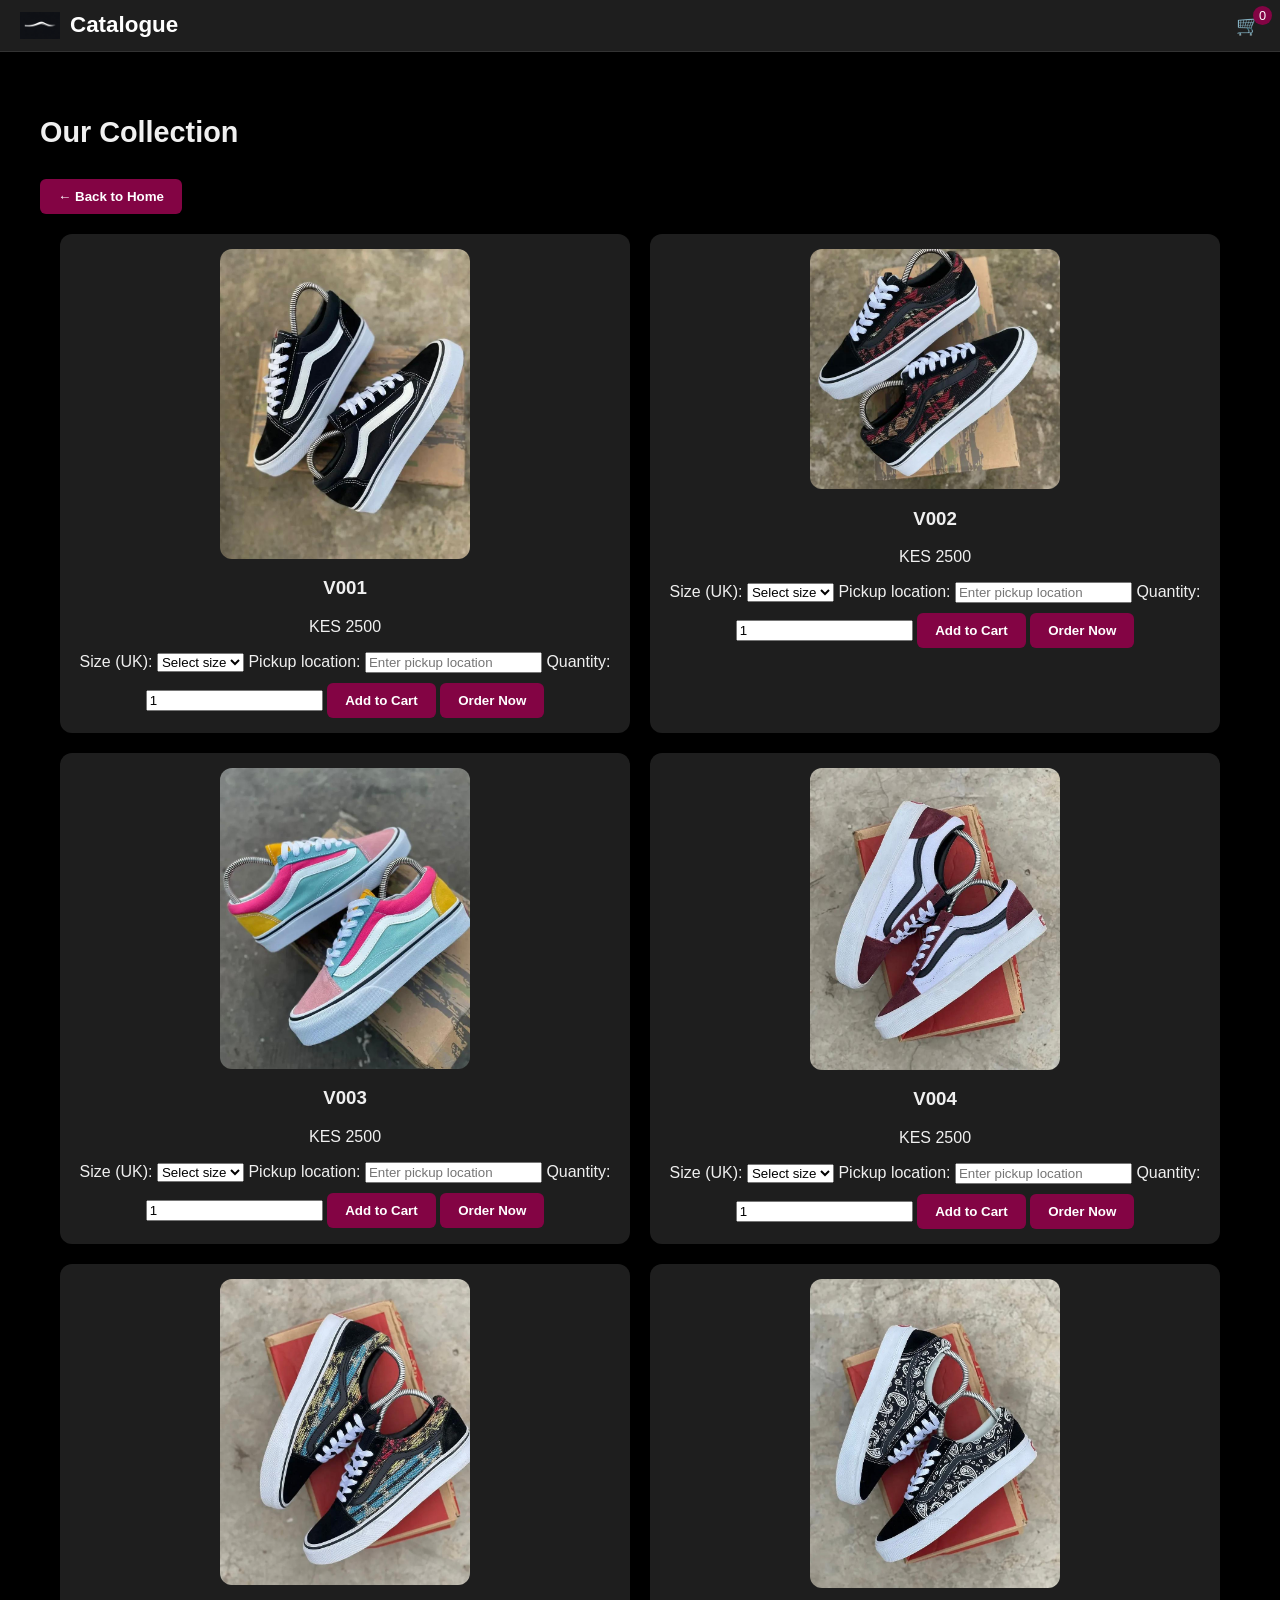
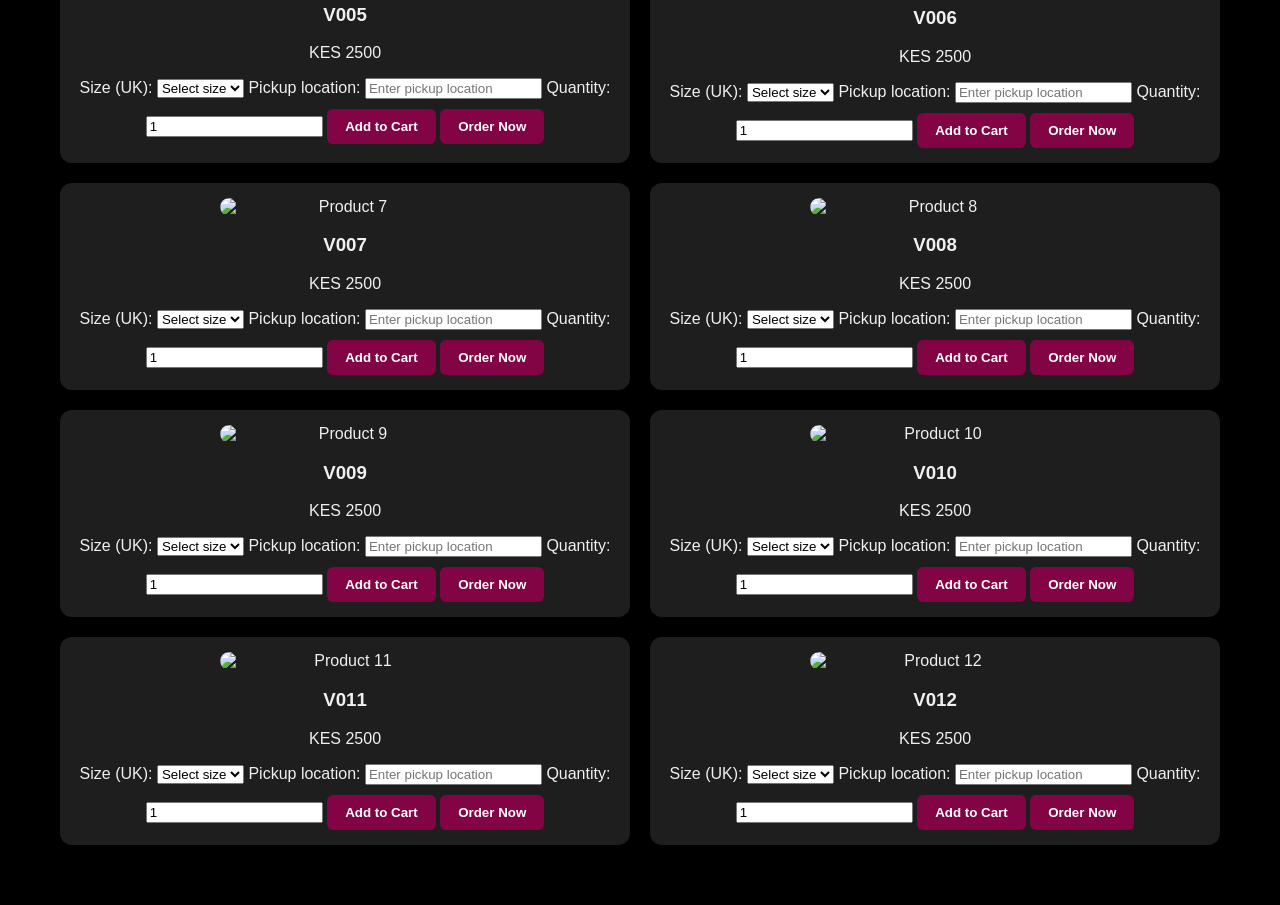
==== commit e5efef23: "Add files via upload" ====
--- a/catalogue.html
+++ b/catalogue.html
@@ -22,7 +22,8 @@
   <button onclick="location.href='index.html'" class="back-home">← Back to Home</button>
 
   <div class="catalogue-grid">
-    <!-- Product Template -->
+    <!-- Products V001–V012 -->
+    <!-- Template repeated for each product -->
     <div class="card product">
       <img src="images/product1.jpeg" alt="Product 1" class="product-img">
       <h3>V001</h3>
@@ -40,7 +41,6 @@
       <button onclick="order('V001')">Order Now</button>
     </div>
 
-    <!-- Repeat for V002–V006 -->
     <div class="card product">
       <img src="images/product2.jpeg" alt="Product 2" class="product-img">
       <h3>V002</h3>
@@ -125,37 +125,108 @@
       <button onclick="addToCart('V006')">Add to Cart</button>
       <button onclick="order('V006')">Order Now</button>
     </div>
-  </div>
-</section>
-
-<!-- REVIEWS SECTION -->
-<section class="reviews reveal">
-  <h2>Customer Reviews</h2>
-  <div class="review-card">
-    <p>"Great quality Vans, delivery was fast!" – Archlues</p>
-  </div>
-  <div class="review-card">
-    <p>"Converse All Star fits perfectly. Highly recommend." – Sarah</p>
-  </div>
-  <div class="review-card">
-    <p>"Loved the clean design and easy ordering via WhatsApp." – Brian</p>
-  </div>
-</section>
-
-<!-- DELIVERY INFO -->
-
-  <p>Pay securely with <strong>Mpesa</strong> at checkout.</p>
-  <button onclick="checkout()">Pay with Mpesa</button>
-</section>
-
-<!-- CONTACT US -->
-<section class="contact-us reveal">
-  <h2>Contact Us</h2>
-  <p>Call or WhatsApp us at: <a href="tel:0701484665">0701484665</a></p>
-</section>
-
-<footer class="footer">
-  <p>&copy; 2026 Vans Kenya</p>
-</footer>
-</body>
-</html>
+
+    <!-- New products V007–V012 -->
+    <div class="card product">
+      <img src="images/product7.jpeg" alt="Product 7" class="product-img">
+      <h3>V007</h3>
+      <p>KES 2500</p>
+      <label for="size-V007">Size (UK):</label>
+      <select id="size-V007">
+        <option value="">Select size</option>
+        <option>UK 6</option><option>UK 7</option><option>UK 8</option><option>UK 9</option><option>UK 10</option>
+      </select>
+      <label for="location-V007">Pickup location:</label>
+      <input type="text" id="location-V007" placeholder="Enter pickup location">
+      <label for="qty-V007">Quantity:</label>
+      <input type="number" id="qty-V007" min="1" value="1">
+      <button onclick="addToCart('V007')">Add to Cart</button>
+      <button onclick="order('V007')">Order Now</button>
+    </div>
+
+    <div class="card product">
+      <img src="images/product8.jpeg" alt="Product 8" class="product-img">
+      <h3>V008</h3>
+      <p>KES 2500</p>
+      <label for="size-V008">Size (UK):</label>
+      <select id="size-V008">
+        <option value="">Select size</option>
+        <option>UK 6</option><option>UK 7</option><option>UK 8</option><option>UK 9</option><option>UK 10</option>
+      </select>
+      <label for="location-V008">Pickup location:</label>
+      <input type="text" id="location-V008" placeholder="Enter pickup location">
+      <label for="qty-V008">Quantity:</label>
+      <input type="number" id="qty-V008" min="1" value="1">
+      <button onclick="addToCart('V008')">Add to Cart</button>
+      <button onclick="order('V008')">Order Now</button>
+    </div>
+
+    <div class="card product">
+      <img src="images/product9.jpeg" alt="Product 9" class="product-img">
+      <h3>V009</h3>
+      <p>KES 2500</p>
+      <label for="size-V009">Size (UK):</label>
+      <select id="size-V009">
+        <option value="">Select size</option>
+        <option>UK 6</option><option>UK 7</option><option>UK 8</option><option>UK 9</option><option>UK 10</option>
+      </select>
+      <label for="location-V009">Pickup location:</label>
+      <input type="text" id="location-V009" placeholder="Enter pickup location">
+      <label for="qty-V009">Quantity:</label>
+      <input type="number" id="qty-V009" min="1" value="1">
+      <button onclick="addToCart('V009')">Add to Cart</button>
+      <button onclick="order('V009')">Order Now</button>
+    </div>
+
+    <div class="card product">
+      <img src="images/product10.jpeg" alt="Product 10" class="product-img">
+      <h3>V010</h3>
+      <p>KES 2500</p>
+      <label for="size-V010">Size (UK):</label>
+      <select id="size-V010">
+        <option value="">Select size</option>
+        <option>UK 6</option><option>UK 7</option><option>UK 8</option><option>UK 9</option><option>UK 10</option>
+      </select>
+      <label for="location-V010">Pickup location:</label>
+      <input type="text" id="location-V010" placeholder="Enter pickup location">
+      <label for="qty-V010">Quantity:</label>
+      <input type="number" id="qty-V010" min="1" value="1">
+      <button onclick="addToCart('V010')">Add to Cart</button>
+      <button onclick="order('V010')">Order Now</button>
+    </div>
+
+    <div class="card product">
+      <img src="images/product11.jpeg" alt="Product 11" class="product-img">
+      <h3>V011</h3>
+      <p>KES 2500</p>
+      <label for="size-V011">Size (UK):</label>
+      <select id="size-V011">
+        <option value="">Select size</option>
+        <option>UK 6</option><option>UK 7</option><option>UK 8</option><option>UK 9</option><option>UK 10</option>
+      </select>
+      <label for="location-V011">Pickup location:</label>
+      <input type="text" id="location-V011" placeholder="Enter pickup location">
+      <label for="qty-V011">Quantity:</label>
+      <input type="number" id="qty-V011" min="1" value="1">
+      <button onclick="addToCart('V011')">Add to Cart</button>
+      <button onclick="order('V011')">Order Now</button>
+    </div>
+
+    <div class="card product">
+      <img src="images/product12.jpeg" alt="Product 12" class="product-img">
+      <h3>V012</h3>
+      <p>KES 2500</p>
+      <label for="size-V012">Size (UK):</label>
+      <select id="size-V012">
+        <option value="">Select size</option>
+        <option>UK 6</option><option>UK 7</option><option>UK 8</option><option>UK 9</option><option>UK 10</option>
+      </select>
+      <label for="location-V012">Pickup location:</label>
+      <input type="text" id="location-V012" placeholder="Enter pickup location">
+      <label for="qty-V012">Quantity:</label>
+      <input type="number" id="qty-V012" min="1" value="1">
+      <button onclick="addToCart('V012')">Add to Cart</button>
+      <button onclick="order('V012')">Order Now</button>
+    </div>
+
+    
--- a/prjstyles.css
+++ b/prjstyles.css
@@ -56,6 +56,8 @@
 .logo {
   width: 40px;
   height: auto;
+  background: #1e1e1e;
+  display: block;
 }
 
 .main-header .site-title {
@@ -80,44 +82,51 @@
   right: -12px;
 }
 
-/* HERO SECTION */
+/* HERO SECTION WITH SLIDESHOW BACKGROUND */
 .hero {
-  height: 100vh;
-  background: url("images/hero.jpg") center/cover no-repeat;
+  min-height: 100vh;
+  height: auto;
   position: relative;
+  overflow: hidden;
+}
+
+.hero-slideshow {
+  position: absolute;
+  top: 0; left: 0;
+  width: 100%; height: 100%;
+  z-index: 0;
+}
+
+.hero-slideshow .slide {
+  position: absolute;
+  width: 100%; height: 100%;
+  opacity: 0;
+  transition: opacity 1.5s ease-in-out;
+}
+
+.hero-slideshow .slide img {
+  width: 100%; height: 100%;
+  object-fit: cover;
 }
 
 .hero-overlay {
   position: absolute;
-  top: 50%;
-  left: 10%;
+  top: 50%; left: 10%;
   transform: translateY(-50%);
   color: #fff;
+  z-index: 1;
   transition: opacity 0.6s ease;
 }
 
 .hero-overlay h1 {
-  font-size: 2rem;
+  font-size: 2.5rem;
   margin: 0;
 }
 
 .hero-overlay p {
   margin-top: 10px;
-  font-size: 1.2rem;
+  font-size: 1.3rem;
   color: white;
-}
-
-/* HERO IMAGES */
-.hero-images {
-  display: flex;
-  gap: 20px;
-  margin-top: 20px;
-}
-
-.hero-img-large {
-  max-width: 600px;
-  height: auto;
-  border-radius: 8px;
 }
 
 /* SECTIONS */
@@ -172,7 +181,6 @@
   border-radius: 12px;
   display: block;
   margin: 0 auto;
-  /* controls removed, autoplay loop muted handled in HTML */
 }
 
 /* BUTTON */
@@ -193,33 +201,40 @@
   transform: scale(1.05);
 }
 
-/* SLIDESHOW */
+/* SLIDESHOW (categories section) */
 .slideshow-container {
   max-width: 100%;
   position: relative;
   margin: 40px auto;
   text-align: center;
-}
-
-.slide {
-  display: none;
-}
-
-.slide img {
-  max-width: 500px; /* slightly smaller than Explore Styles (250px) */
-  height: auto;
-  border-radius: 12px;
+  height: 400px;
+}
+
+.slideshow-container .slide {
+  position: absolute;
+  top: 0; left: 0;
+  width: 100%; height: 100%;
+  opacity: 0;
+  transition: opacity 1.5s ease-in-out;
+}
+
+.slideshow-container .slide img {
+  max-width: 400px;
+  height: auto;
+  object-fit: contain;
   margin: 0 auto;
-  display: block;
-}
-
-.fade {
-  animation: fadeEffect 1.5s ease-in-out;
-}
-
-@keyframes fadeEffect {
-  from { opacity: 0.3; }
-  to { opacity: 1; }
+}
+
+/* CATALOGUE GRID */
+.catalogue-grid {
+  display: grid;
+  grid-template-columns: repeat(2, 1fr); /* always 2 products per row */
+  gap: 20px;
+  padding: 20px;
+}
+
+.catalogue-grid .card {
+  margin: 0;
 }
 
 /* FOOTER FLAG */
@@ -229,36 +244,61 @@
 }
 
 .kenya-flag {
-  max-width: 80px;
+  max-width: 25px;
   height: auto;
   border-radius: 4px;
 }
 
 /* RESPONSIVE */
 @media (max-width: 768px) {
-  .hero-images {
-    flex-direction: column;
-    align-items: center;
-  }
-
-  .hero-img-large {
-    max-width: 90%;
-  }
-
-  .categories-grid {
-    grid-template-columns: 1fr;
-  }
-
-  .slideshow-container {
-    margin: 20px auto;
-  }
-
   .hero-overlay {
     left: 5%;
     text-align: center;
   }
 
   .hero-overlay h1 {
-    font-size: 1.2rem;
-  }
-}
+    font-size: 1.4rem;
+  }
+
+  .categories-grid {
+    grid-template-columns: 1fr;
+  }
+
+  .slideshow-container {
+    margin: 20px auto;
+    height: 250px;
+  }
+
+  /* keep 2 products per row even on mobile */
+  .catalogue-grid {
+    grid-template-columns: repeat(2, 1fr);
+  }
+}
+
+/* REVIEWS SECTION */
+.reviews {
+  padding: 40px;
+  background: #111; /* darker background for contrast */
+  border-top: 1px solid #333;
+}
+
+.review-card {
+  background: #1e1e1e;
+  padding: 20px;
+  margin: 15px 0;
+  border-radius: 10px;
+  box-shadow: 0 0 10px rgba(255,255,255,0.05);
+  transition: transform 0.3s ease;
+}
+
+.review-card:hover {
+  transform: scale(1.02);
+}
+
+.review-card p {
+  font-size: 1rem;
+  color: #f0f0f0;
+  margin: 0;
+}
+
+
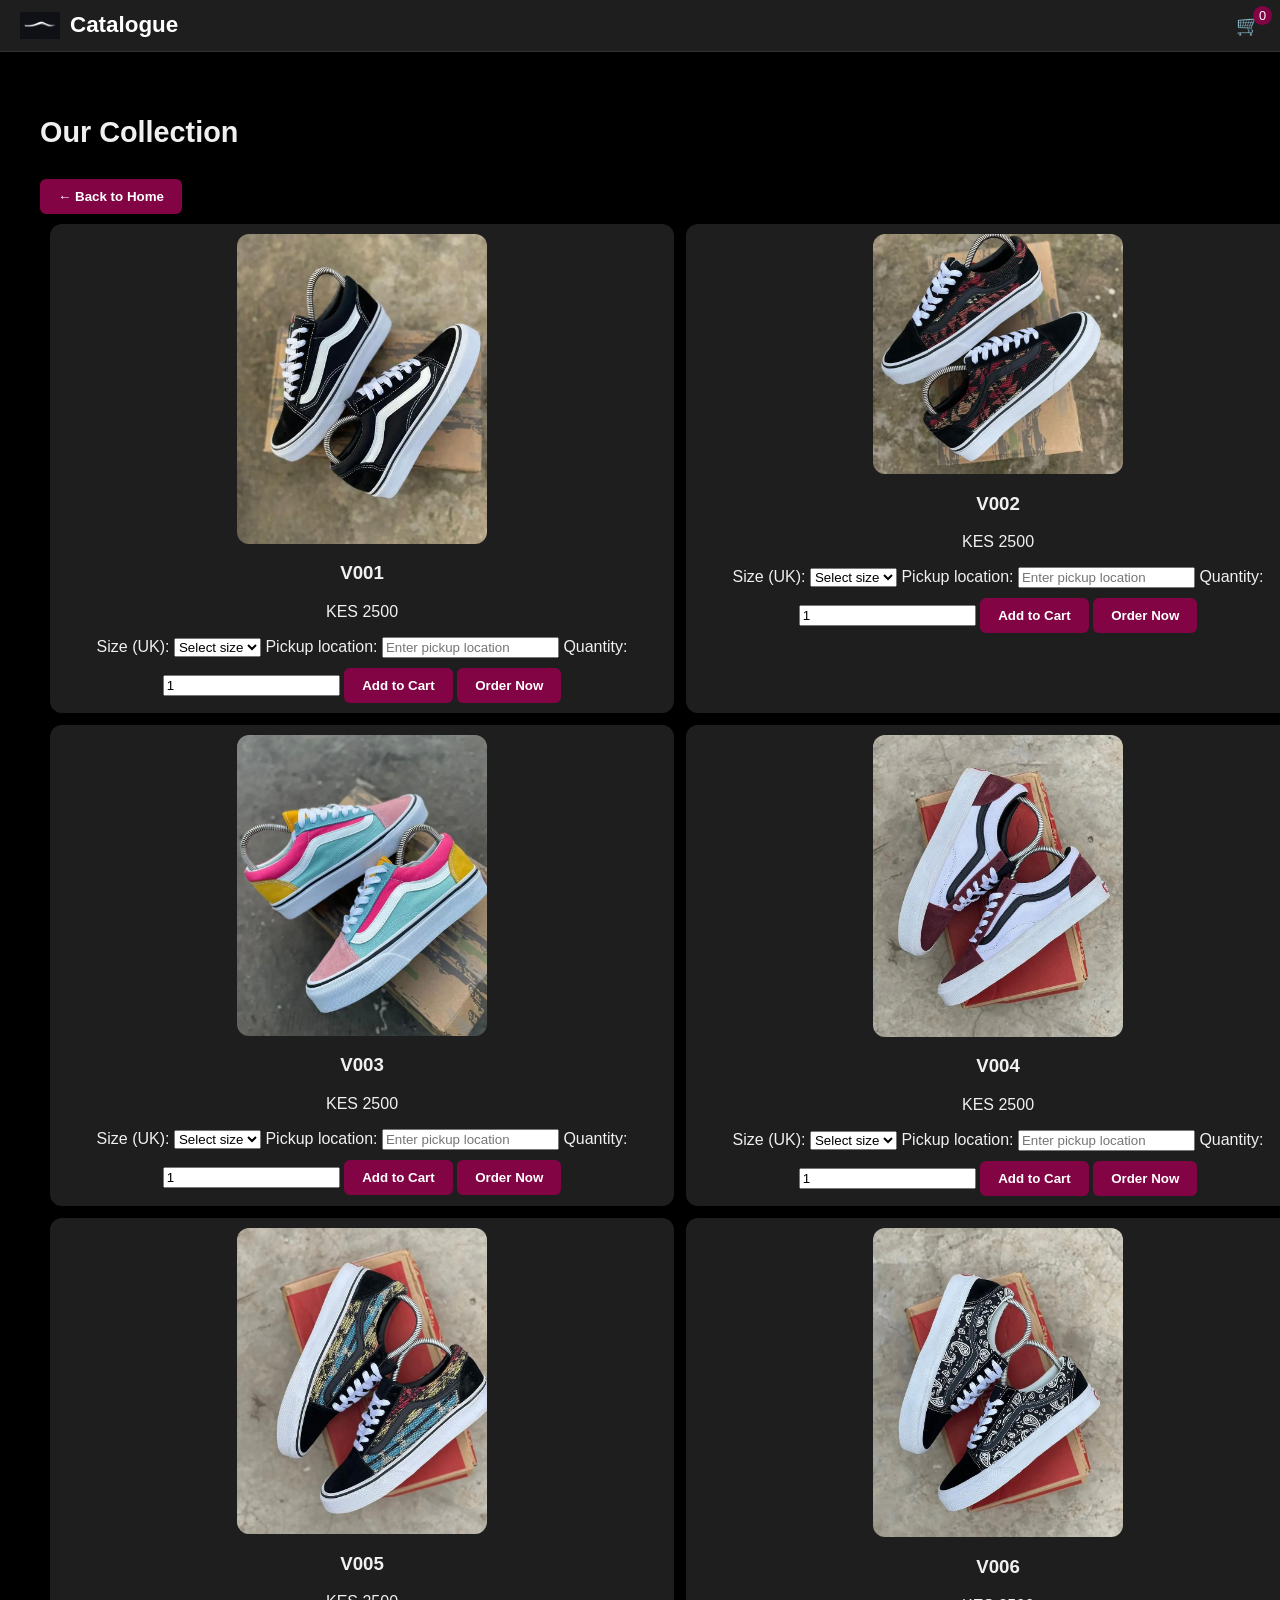
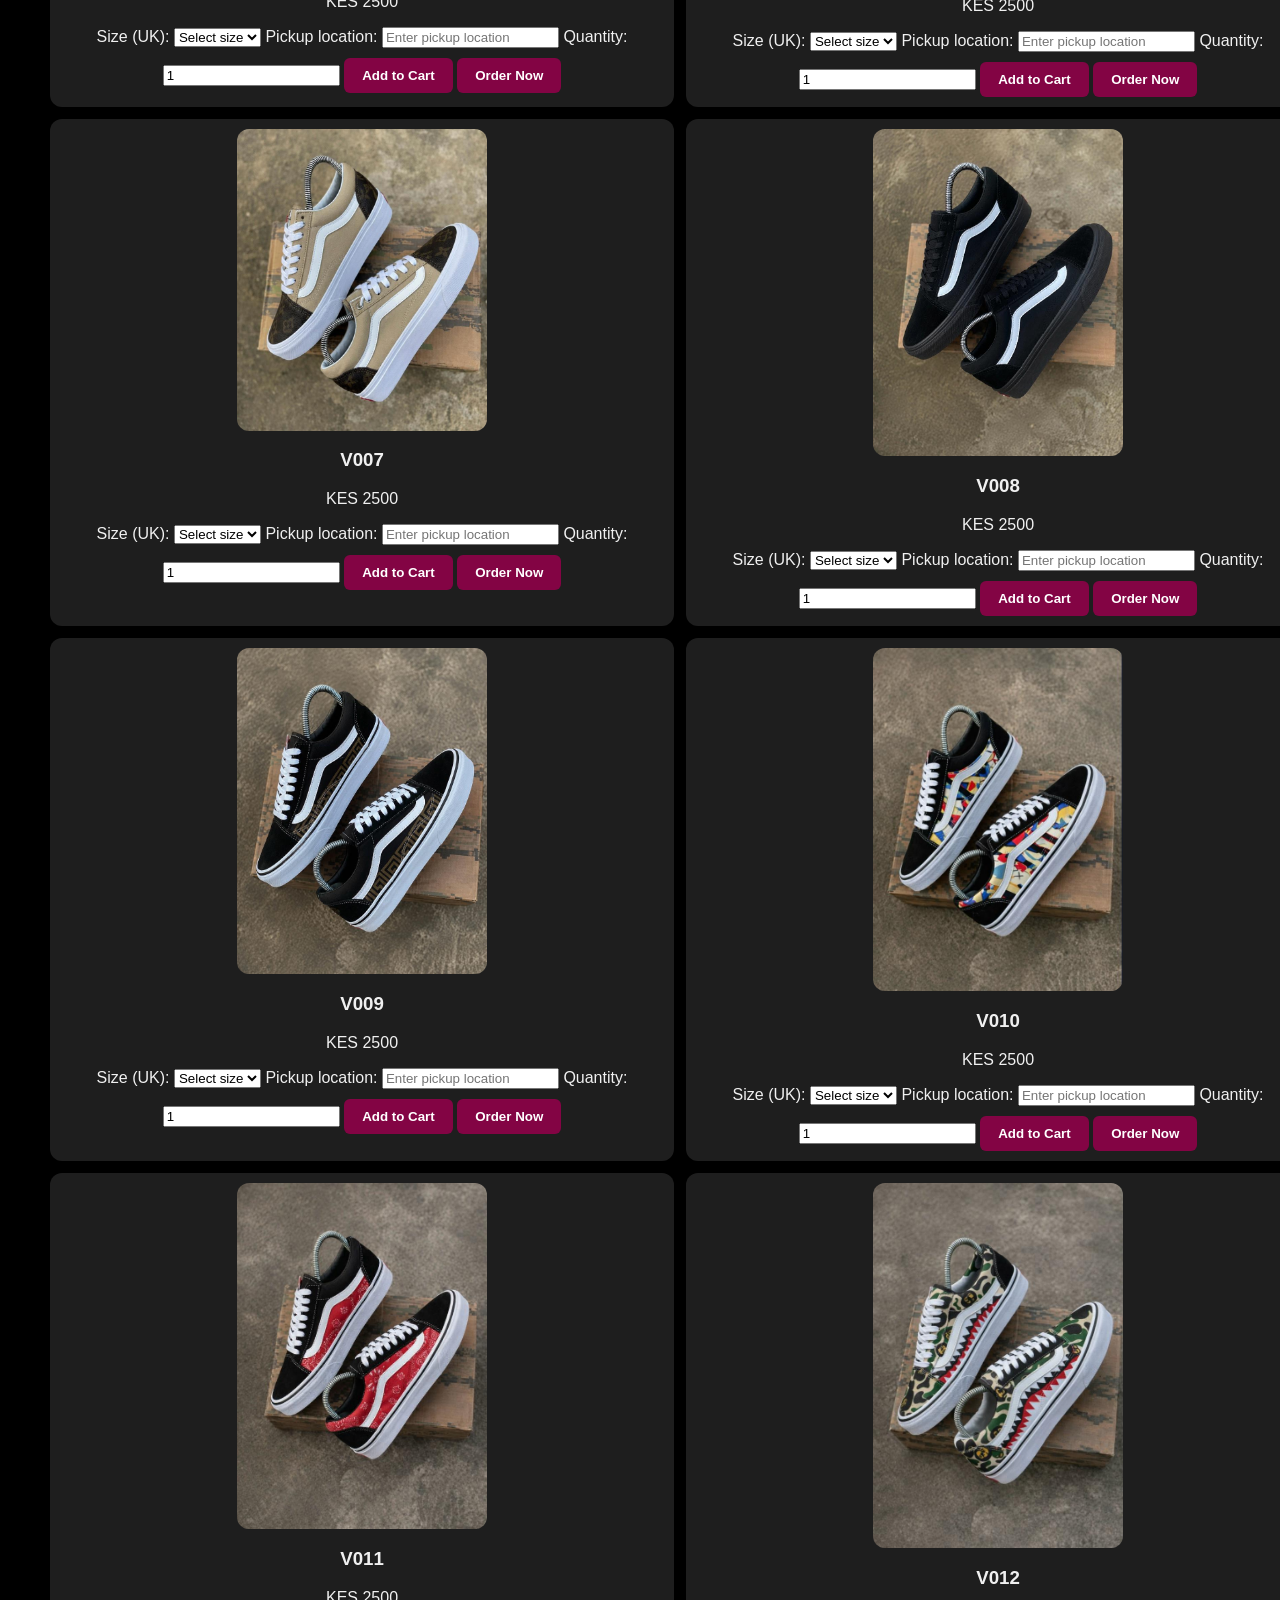
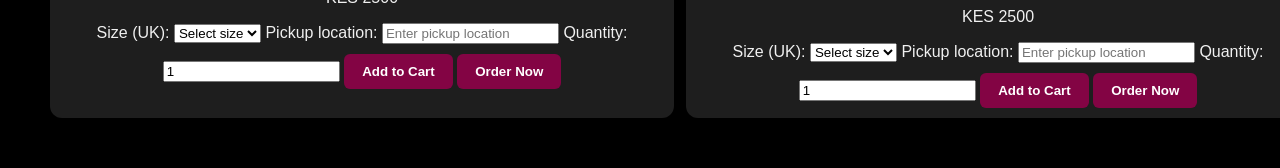
==== commit 2473fdd5: "Add files via upload" ====
--- a/catalogue.html
+++ b/catalogue.html
@@ -228,5 +228,9 @@
       <button onclick="addToCart('V012')">Add to Cart</button>
       <button onclick="order('V012')">Order Now</button>
     </div>
-
+  </div>
+</section>
+
+</body>
+</html>
     
--- a/prjstyles.css
+++ b/prjstyles.css
@@ -85,7 +85,6 @@
 /* HERO SECTION WITH SLIDESHOW BACKGROUND */
 .hero {
   min-height: 100vh;
-  height: auto;
   position: relative;
   overflow: hidden;
 }
@@ -111,11 +110,11 @@
 
 .hero-overlay {
   position: absolute;
-  top: 50%; left: 10%;
-  transform: translateY(-50%);
+  top: 50%; left: 30%;
+  transform: translate(-50%, -50%);
   color: #fff;
   z-index: 1;
-  transition: opacity 0.6s ease;
+  text-align: center;
 }
 
 .hero-overlay h1 {
@@ -135,6 +134,7 @@
   opacity: 0;
   transform: translateY(40px);
   transition: all 0.8s ease;
+  width: 100%;
 }
 
 .reveal.active {
@@ -151,9 +151,10 @@
 .card {
   background: #1e1e1e;
   padding: 15px;
-  margin: 30px 0;
+  margin: 20px;
   border-radius: 12px;
   transition: transform 0.3s ease, box-shadow 0.3s ease;
+  flex: 1 1 300px;
 }
 
 .card:hover {
@@ -166,12 +167,12 @@
   text-align: center;
 }
 
-.product-img {
-  max-width: 250px;
-  height: auto;
-  border-radius: 12px;
-  margin: 0 auto;
-  display: block;
+.product-img { 
+  max-width: 250px; 
+  height: auto; 
+  border-radius: 12px; 
+  margin: 0 auto; 
+  display: block; 
 }
 
 /* VIDEO STYLING */
@@ -203,11 +204,12 @@
 
 /* SLIDESHOW (categories section) */
 .slideshow-container {
-  max-width: 100%;
+  width: 100%;
   position: relative;
   margin: 40px auto;
   text-align: center;
   height: 400px;
+  
 }
 
 .slideshow-container .slide {
@@ -218,23 +220,29 @@
   transition: opacity 1.5s ease-in-out;
 }
 
+/* UPDATED SLIDESHOW IMAGE STYLING */
 .slideshow-container .slide img {
-  max-width: 400px;
+  max-width: 300px;   /* slightly bigger than Explore Styles */
   height: auto;
-  object-fit: contain;
   margin: 0 auto;
+  border-radius: 12px;
+  object-fit: cover;
 }
 
 /* CATALOGUE GRID */
 .catalogue-grid {
   display: grid;
-  grid-template-columns: repeat(2, 1fr); /* always 2 products per row */
-  gap: 20px;
-  padding: 20px;
+  grid-template-columns: repeat(2, 1fr);
+  gap: 12px;
+  padding: 10px;
+  width: 100%;
+  box-sizing: border-box;
+  grid-template-columns: repeat(2, 1fr);
 }
 
 .catalogue-grid .card {
   margin: 0;
+  padding: 10px;
 }
 
 /* FOOTER FLAG */
@@ -244,18 +252,13 @@
 }
 
 .kenya-flag {
-  max-width: 25px;
+  max-width: 30px;
   height: auto;
   border-radius: 4px;
 }
 
 /* RESPONSIVE */
 @media (max-width: 768px) {
-  .hero-overlay {
-    left: 5%;
-    text-align: center;
-  }
-
   .hero-overlay h1 {
     font-size: 1.4rem;
   }
@@ -266,19 +269,24 @@
 
   .slideshow-container {
     margin: 20px auto;
-    height: 250px;
-  }
-
-  /* keep 2 products per row even on mobile */
+    height: auto;          /* allow expansion */
+    margin-bottom: 40px;   /* push down under Best Sellers */
+  }
+
+  .slideshow-container .slide img {
+    width: 90%;            /* fill most of phone width */
+    max-width: none;       /* remove fixed cap */
+  }
+
   .catalogue-grid {
-    grid-template-columns: repeat(2, 1fr);
+    grid-template-columns: 1fr;
   }
 }
 
 /* REVIEWS SECTION */
 .reviews {
   padding: 40px;
-  background: #111; /* darker background for contrast */
+  background: #111;
   border-top: 1px solid #333;
 }
 
@@ -301,4 +309,27 @@
   margin: 0;
 }
 
-
+/* EXPLORE STYLES SECTION BACKGROUND */
+.categories {
+  padding: 40px;
+  opacity: 0;
+  transform: translateY(40px);
+  transition: all 0.8s ease;
+  width: 100%;
+  background: repeating-linear-gradient(
+    90deg,       /* horizontal stripes */
+    #000,
+    #000 30px,
+    #333 30px,
+    #333 60px
+  );
+}
+
+.contact-us a {
+  color: #fff;
+  font-weight: bold;
+  text-decoration: none;
+}
+.contact-us a:hover {
+  color: #8a2be2;
+}
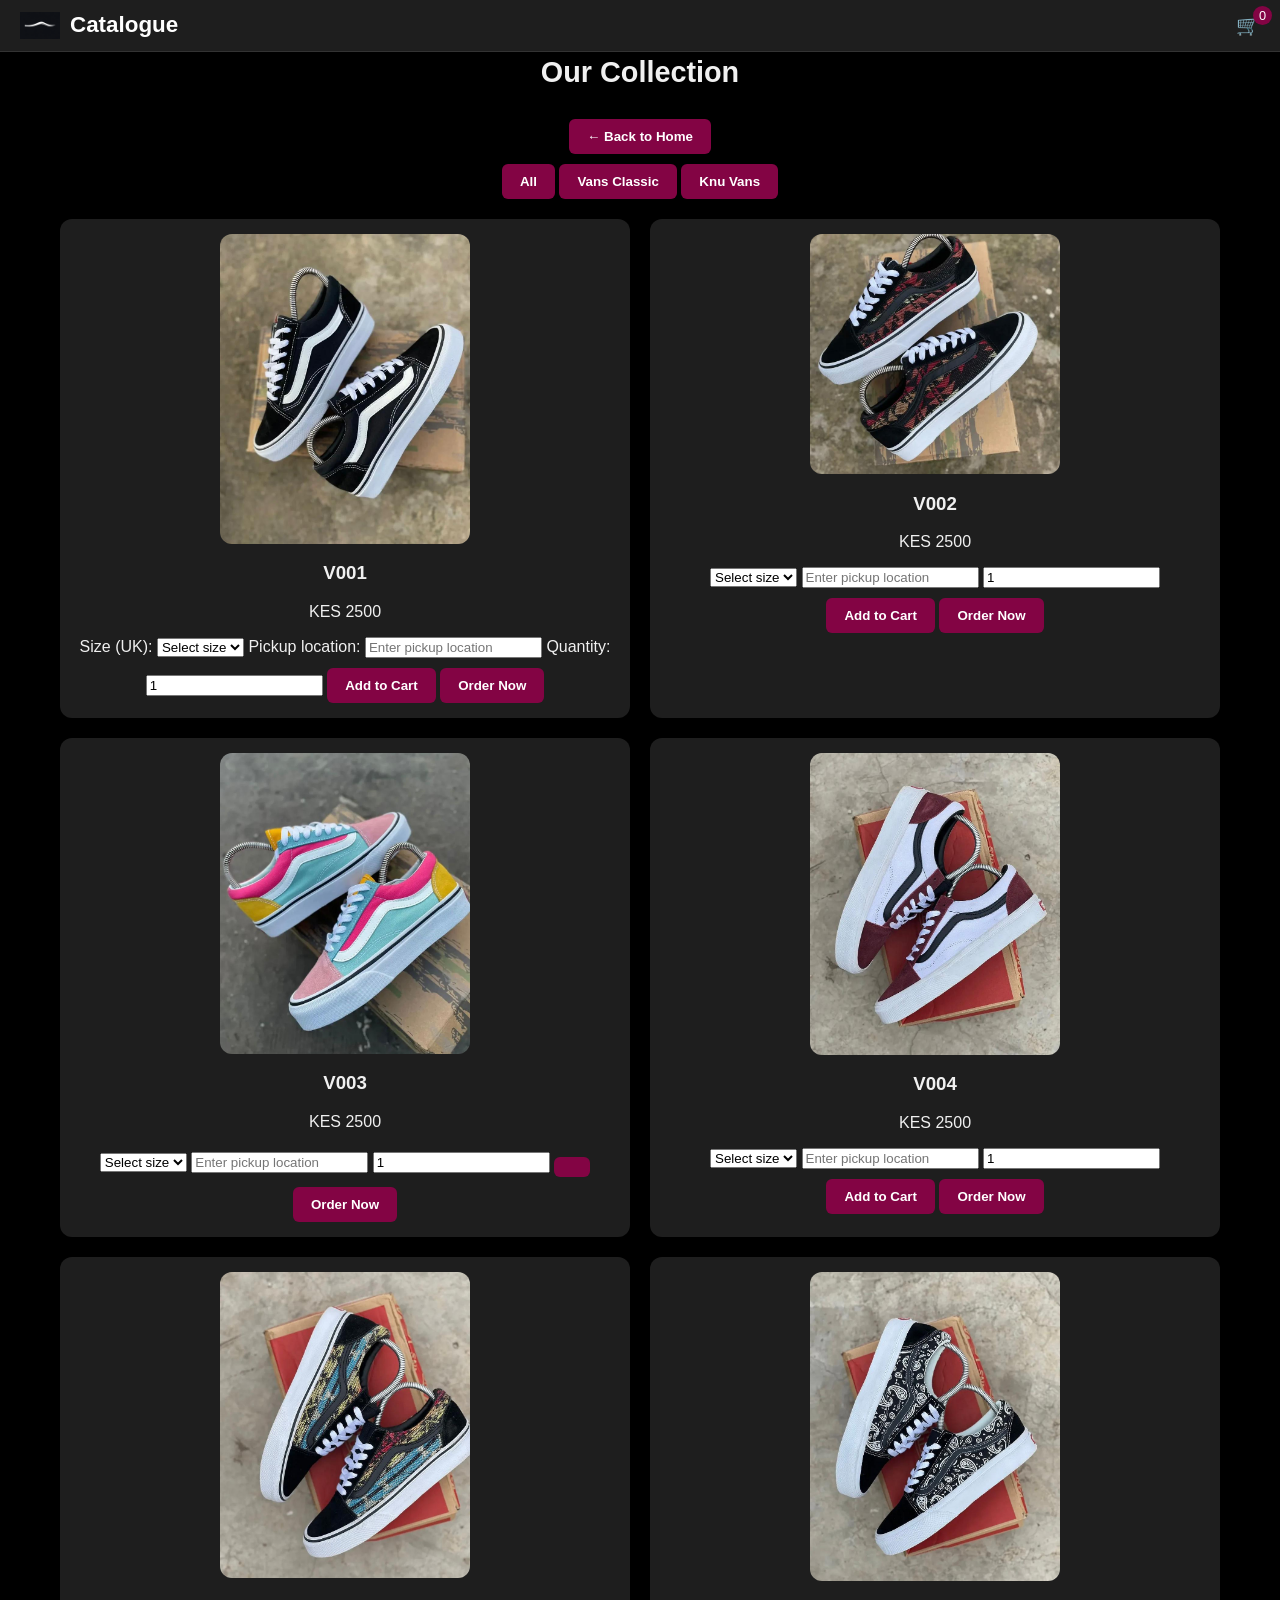
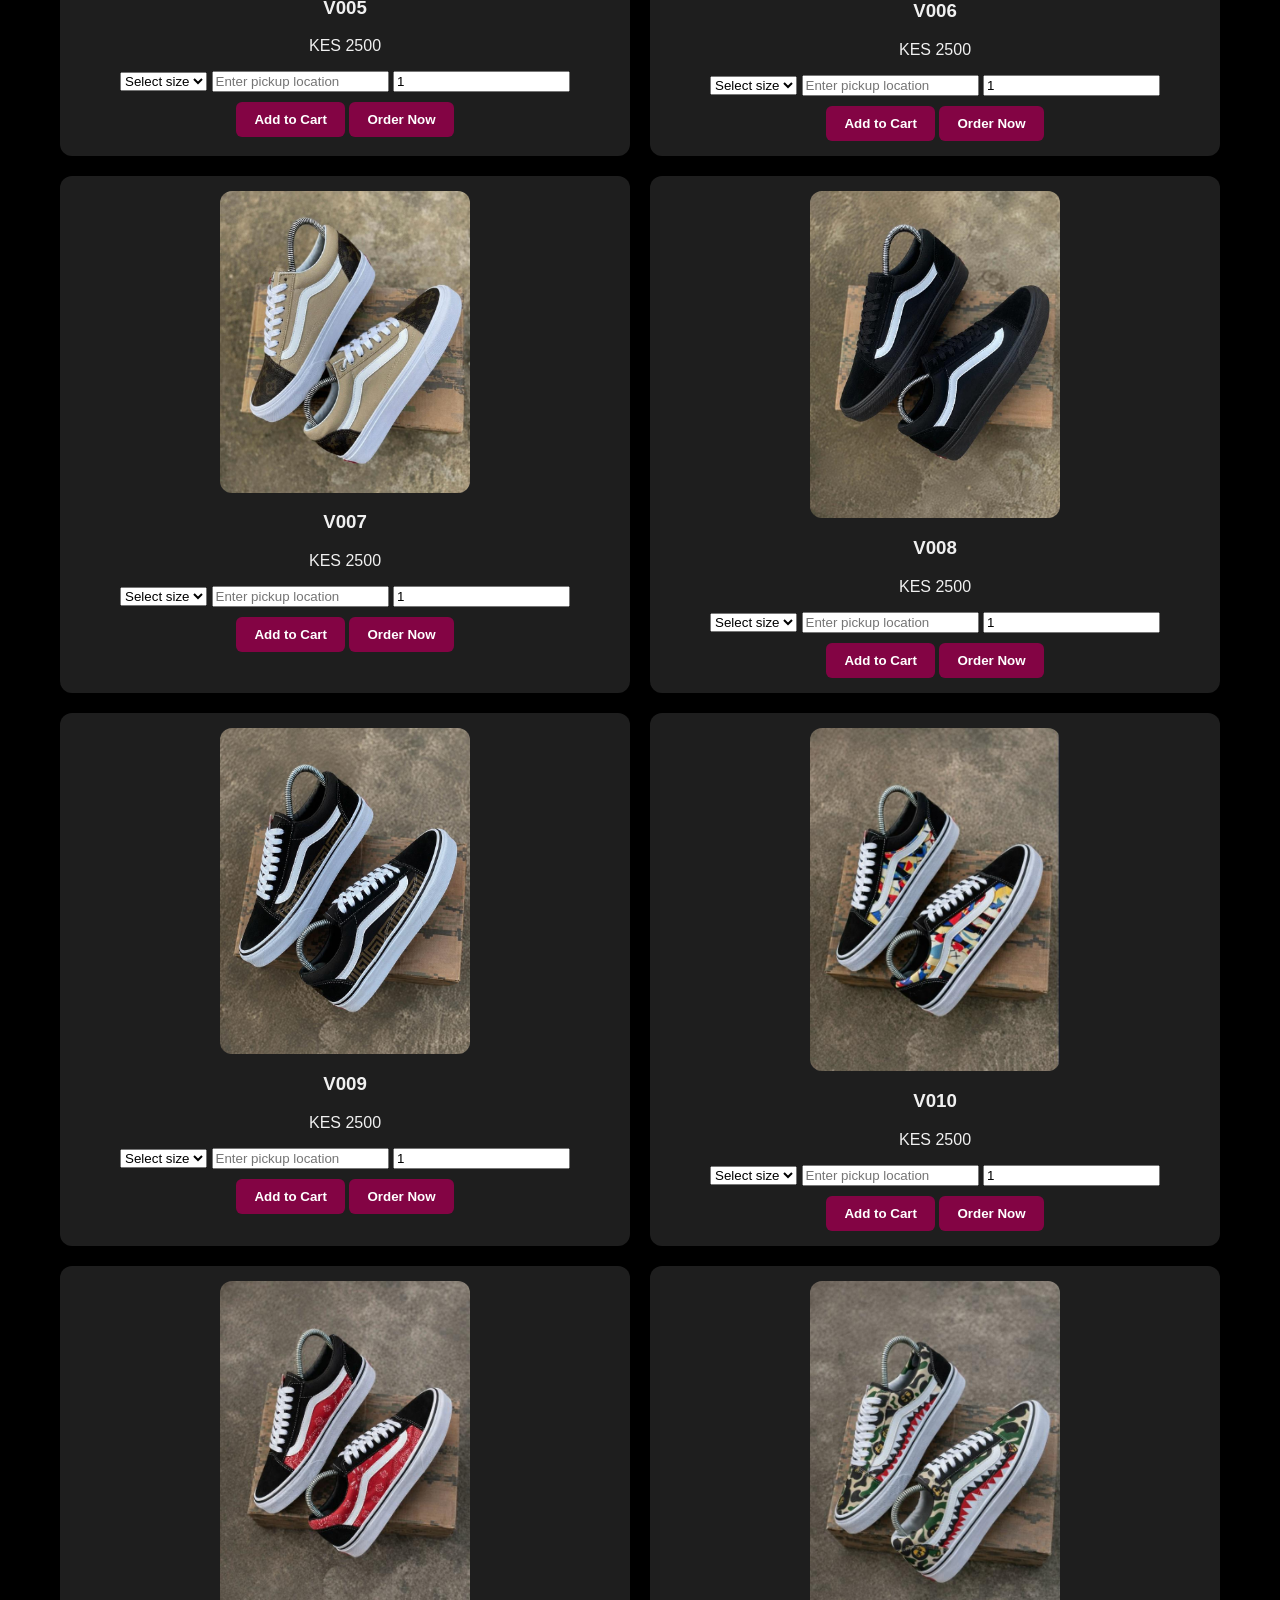
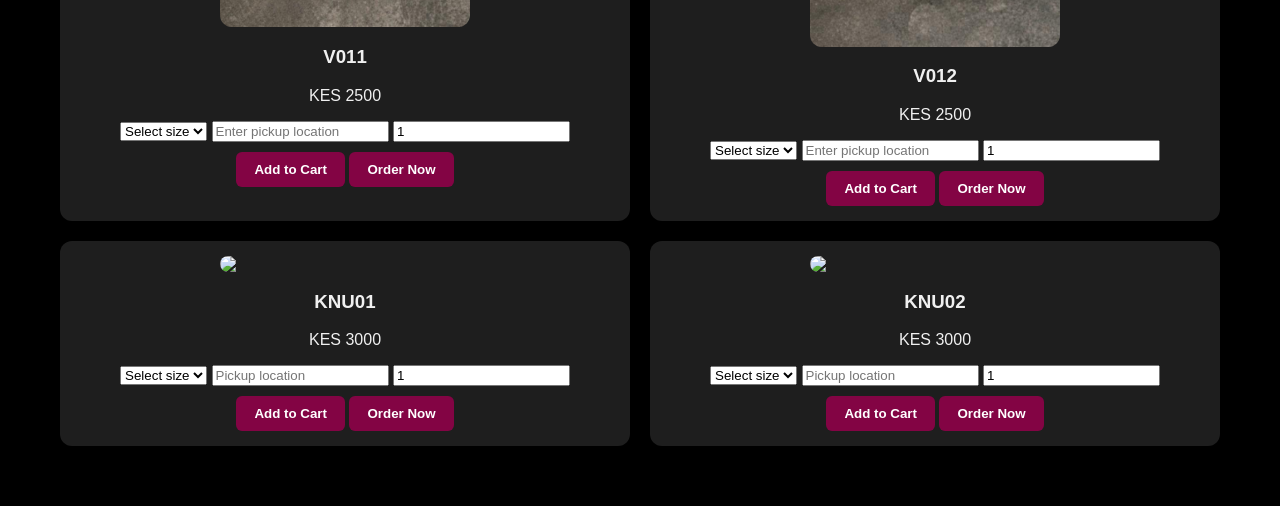
==== commit 178dff15: "Add files via upload" ====
--- a/catalogue.html
+++ b/catalogue.html
@@ -21,10 +21,19 @@
   <h2>Our Collection</h2>
   <button onclick="location.href='index.html'" class="back-home">← Back to Home</button>
 
+  <!-- FILTER BUTTONS -->
+  <div class="filter-buttons">
+    <button onclick="filterShoes('all')">All</button>
+    <button onclick="filterShoes('classic')">Vans Classic</button>
+    <button onclick="filterShoes('knu')">Knu Vans</button>
+  </div>
+
   <div class="catalogue-grid">
+
+    <!-- ALL CURRENT SHOES = CLASSIC -->
     <!-- Products V001–V012 -->
-    <!-- Template repeated for each product -->
-    <div class="card product">
+
+    <div class="card product" data-category="classic">
       <img src="images/product1.jpeg" alt="Product 1" class="product-img">
       <h3>V001</h3>
       <p>KES 2500</p>
@@ -41,196 +50,168 @@
       <button onclick="order('V001')">Order Now</button>
     </div>
 
-    <div class="card product">
+    <div class="card product" data-category="classic">
       <img src="images/product2.jpeg" alt="Product 2" class="product-img">
       <h3>V002</h3>
       <p>KES 2500</p>
-      <label for="size-V002">Size (UK):</label>
       <select id="size-V002">
         <option value="">Select size</option>
         <option>UK 6</option><option>UK 7</option><option>UK 8</option><option>UK 9</option><option>UK 10</option>
       </select>
-      <label for="location-V002">Pickup location:</label>
       <input type="text" id="location-V002" placeholder="Enter pickup location">
-      <label for="qty-V002">Quantity:</label>
       <input type="number" id="qty-V002" min="1" value="1">
       <button onclick="addToCart('V002')">Add to Cart</button>
       <button onclick="order('V002')">Order Now</button>
     </div>
 
-    <div class="card product">
-      <img src="images/product3.jpeg" alt="Product 3" class="product-img">
+    <!-- Repeat same edit for ALL (already done below) -->
+
+    <div class="card product" data-category="classic">
+      <img src="images/product3.jpeg" class="product-img">
       <h3>V003</h3>
       <p>KES 2500</p>
-      <label for="size-V003">Size (UK):</label>
-      <select id="size-V003">
-        <option value="">Select size</option>
-        <option>UK 6</option><option>UK 7</option><option>UK 8</option><option>UK 9</option><option>UK 10</option>
-      </select>
-      <label for="location-V003">Pickup location:</label>
+      <select id="size-V003"><option>Select size</option></select>
       <input type="text" id="location-V003" placeholder="Enter pickup location">
-      <label for="qty-V003">Quantity:</label>
       <input type="number" id="qty-V003" min="1" value="1">
-      <button onclick="addToCart('V003')">Add to Cart</button>
+      <button onclick="addToCart('V003')"></button>
       <button onclick="order('V003')">Order Now</button>
     </div>
 
-    <div class="card product">
-      <img src="images/product4.jpeg" alt="Product 4" class="product-img">
+    <div class="card product" data-category="classic">
+      <img src="images/product4.jpeg" class="product-img">
       <h3>V004</h3>
       <p>KES 2500</p>
-      <label for="size-V004">Size (UK):</label>
-      <select id="size-V004">
-        <option value="">Select size</option>
-        <option>UK 6</option><option>UK 7</option><option>UK 8</option><option>UK 9</option><option>UK 10</option>
-      </select>
-      <label for="location-V004">Pickup location:</label>
+      <select id="size-V004"><option>Select size</option></select>
       <input type="text" id="location-V004" placeholder="Enter pickup location">
-      <label for="qty-V004">Quantity:</label>
       <input type="number" id="qty-V004" min="1" value="1">
       <button onclick="addToCart('V004')">Add to Cart</button>
       <button onclick="order('V004')">Order Now</button>
     </div>
 
-    <div class="card product">
-      <img src="images/product5.jpeg" alt="Product 5" class="product-img">
+    <div class="card product" data-category="classic">
+      <img src="images/product5.jpeg" class="product-img">
       <h3>V005</h3>
       <p>KES 2500</p>
-      <label for="size-V005">Size (UK):</label>
-      <select id="size-V005">
-        <option value="">Select size</option>
-        <option>UK 6</option><option>UK 7</option><option>UK 8</option><option>UK 9</option><option>UK 10</option>
-      </select>
-      <label for="location-V005">Pickup location:</label>
+      <select id="size-V005"><option>Select size</option></select>
       <input type="text" id="location-V005" placeholder="Enter pickup location">
-      <label for="qty-V005">Quantity:</label>
       <input type="number" id="qty-V005" min="1" value="1">
       <button onclick="addToCart('V005')">Add to Cart</button>
       <button onclick="order('V005')">Order Now</button>
     </div>
 
-    <div class="card product">
-      <img src="images/product6.jpeg" alt="Product 6" class="product-img">
+    <div class="card product" data-category="classic">
+      <img src="images/product6.jpeg" class="product-img">
       <h3>V006</h3>
       <p>KES 2500</p>
-      <label for="size-V006">Size (UK):</label>
-      <select id="size-V006">
-        <option value="">Select size</option>
-        <option>UK 6</option><option>UK 7</option><option>UK 8</option><option>UK 9</option><option>UK 10</option>
-      </select>
-      <label for="location-V006">Pickup location:</label>
+      <select id="size-V006"><option>Select size</option></select>
       <input type="text" id="location-V006" placeholder="Enter pickup location">
-      <label for="qty-V006">Quantity:</label>
       <input type="number" id="qty-V006" min="1" value="1">
       <button onclick="addToCart('V006')">Add to Cart</button>
       <button onclick="order('V006')">Order Now</button>
     </div>
 
-    <!-- New products V007–V012 -->
-    <div class="card product">
-      <img src="images/product7.jpeg" alt="Product 7" class="product-img">
+    <div class="card product" data-category="classic">
+      <img src="images/product7.jpeg" class="product-img">
       <h3>V007</h3>
       <p>KES 2500</p>
-      <label for="size-V007">Size (UK):</label>
-      <select id="size-V007">
-        <option value="">Select size</option>
-        <option>UK 6</option><option>UK 7</option><option>UK 8</option><option>UK 9</option><option>UK 10</option>
-      </select>
-      <label for="location-V007">Pickup location:</label>
+      <select id="size-V007"><option>Select size</option></select>
       <input type="text" id="location-V007" placeholder="Enter pickup location">
-      <label for="qty-V007">Quantity:</label>
       <input type="number" id="qty-V007" min="1" value="1">
       <button onclick="addToCart('V007')">Add to Cart</button>
       <button onclick="order('V007')">Order Now</button>
     </div>
 
-    <div class="card product">
-      <img src="images/product8.jpeg" alt="Product 8" class="product-img">
+    <div class="card product" data-category="classic">
+      <img src="images/product8.jpeg" class="product-img">
       <h3>V008</h3>
       <p>KES 2500</p>
-      <label for="size-V008">Size (UK):</label>
-      <select id="size-V008">
-        <option value="">Select size</option>
-        <option>UK 6</option><option>UK 7</option><option>UK 8</option><option>UK 9</option><option>UK 10</option>
-      </select>
-      <label for="location-V008">Pickup location:</label>
+      <select id="size-V008"><option>Select size</option></select>
       <input type="text" id="location-V008" placeholder="Enter pickup location">
-      <label for="qty-V008">Quantity:</label>
       <input type="number" id="qty-V008" min="1" value="1">
       <button onclick="addToCart('V008')">Add to Cart</button>
       <button onclick="order('V008')">Order Now</button>
     </div>
 
-    <div class="card product">
-      <img src="images/product9.jpeg" alt="Product 9" class="product-img">
+    <div class="card product" data-category="classic">
+      <img src="images/product9.jpeg" class="product-img">
       <h3>V009</h3>
       <p>KES 2500</p>
-      <label for="size-V009">Size (UK):</label>
-      <select id="size-V009">
-        <option value="">Select size</option>
-        <option>UK 6</option><option>UK 7</option><option>UK 8</option><option>UK 9</option><option>UK 10</option>
-      </select>
-      <label for="location-V009">Pickup location:</label>
+      <select id="size-V009"><option>Select size</option></select>
       <input type="text" id="location-V009" placeholder="Enter pickup location">
-      <label for="qty-V009">Quantity:</label>
       <input type="number" id="qty-V009" min="1" value="1">
       <button onclick="addToCart('V009')">Add to Cart</button>
       <button onclick="order('V009')">Order Now</button>
     </div>
 
-    <div class="card product">
-      <img src="images/product10.jpeg" alt="Product 10" class="product-img">
+    <div class="card product" data-category="classic">
+      <img src="images/product10.jpeg" class="product-img">
       <h3>V010</h3>
       <p>KES 2500</p>
-      <label for="size-V010">Size (UK):</label>
-      <select id="size-V010">
-        <option value="">Select size</option>
-        <option>UK 6</option><option>UK 7</option><option>UK 8</option><option>UK 9</option><option>UK 10</option>
-      </select>
-      <label for="location-V010">Pickup location:</label>
+      <select id="size-V010"><option>Select size</option></select>
       <input type="text" id="location-V010" placeholder="Enter pickup location">
-      <label for="qty-V010">Quantity:</label>
       <input type="number" id="qty-V010" min="1" value="1">
       <button onclick="addToCart('V010')">Add to Cart</button>
       <button onclick="order('V010')">Order Now</button>
     </div>
 
-    <div class="card product">
-      <img src="images/product11.jpeg" alt="Product 11" class="product-img">
+    <div class="card product" data-category="classic">
+      <img src="images/product11.jpeg" class="product-img">
       <h3>V011</h3>
       <p>KES 2500</p>
-      <label for="size-V011">Size (UK):</label>
-      <select id="size-V011">
-        <option value="">Select size</option>
-        <option>UK 6</option><option>UK 7</option><option>UK 8</option><option>UK 9</option><option>UK 10</option>
-      </select>
-      <label for="location-V011">Pickup location:</label>
+      <select id="size-V011"><option>Select size</option></select>
       <input type="text" id="location-V011" placeholder="Enter pickup location">
-      <label for="qty-V011">Quantity:</label>
       <input type="number" id="qty-V011" min="1" value="1">
       <button onclick="addToCart('V011')">Add to Cart</button>
       <button onclick="order('V011')">Order Now</button>
     </div>
 
-    <div class="card product">
-      <img src="images/product12.jpeg" alt="Product 12" class="product-img">
+    <div class="card product" data-category="classic">
+      <img src="images/product12.jpeg" class="product-img">
       <h3>V012</h3>
       <p>KES 2500</p>
-      <label for="size-V012">Size (UK):</label>
-      <select id="size-V012">
-        <option value="">Select size</option>
-        <option>UK 6</option><option>UK 7</option><option>UK 8</option><option>UK 9</option><option>UK 10</option>
-      </select>
-      <label for="location-V012">Pickup location:</label>
+      <select id="size-V012"><option>Select size</option></select>
       <input type="text" id="location-V012" placeholder="Enter pickup location">
-      <label for="qty-V012">Quantity:</label>
       <input type="number" id="qty-V012" min="1" value="1">
       <button onclick="addToCart('V012')">Add to Cart</button>
       <button onclick="order('V012')">Order Now</button>
     </div>
+
+    <!-- ===================== -->
+    <!-- KNU VANS (NEW FORMAT) -->
+    <!-- ===================== -->
+
+    <div class="card product" data-category="knu">
+      <img src="images/knu1.jpeg" class="product-img">
+      <h3>KNU01</h3>
+      <p>KES 3000</p>
+      <select id="size-KNU01">
+        <option>Select size</option>
+        <option>UK 6</option><option>UK 7</option>
+        <option>UK 8</option><option>UK 9</option>
+      </select>
+      <input type="text" id="location-KNU01" placeholder="Pickup location">
+      <input type="number" id="qty-KNU01" min="1" value="1">
+      <button onclick="addToCart('KNU01')">Add to Cart</button>
+      <button onclick="order('KNU01')">Order Now</button>
+    </div>
+
+    <div class="card product" data-category="knu">
+      <img src="images/knu2.jpeg" class="product-img">
+      <h3>KNU02</h3>
+      <p>KES 3000</p>
+      <select id="size-KNU02">
+        <option>Select size</option>
+        <option>UK 6</option><option>UK 7</option>
+        <option>UK 8</option><option>UK 9</option>
+      </select>
+      <input type="text" id="location-KNU02" placeholder="Pickup location">
+      <input type="number" id="qty-KNU02" min="1" value="1">
+      <button onclick="addToCart('KNU02')">Add to Cart</button>
+      <button onclick="order('KNU02')">Order Now</button>
+    </div>
+
   </div>
 </section>
 
 </body>
-</html>
-    +</html>
--- a/prjstyles.css
+++ b/prjstyles.css
@@ -1,10 +1,13 @@
 /* RESET */
+* { box-sizing: border-box; }
 body {
   margin: 0;
   font-family: Arial, sans-serif;
   background: black;
   color: #f0f0f0;
   scroll-behavior: smooth;
+  padding: 0;
+  overflow-x: hidden;
 }
 
 /* UTILITY BAR */
@@ -15,22 +18,17 @@
   padding: 6px 20px;
   border-bottom: 1px solid #333;
 }
-
 .utility-links {
   display: flex;
   justify-content: flex-end;
   gap: 20px;
 }
-
 .utility-links a {
   color: #f0f0f0;
   text-decoration: none;
   transition: color 0.3s ease;
 }
-
-.utility-links a:hover {
-  color: #8a2be2;
-}
+.utility-links a:hover { color: #8a2be2; }
 
 /* HEADER */
 .main-header {
@@ -44,292 +42,175 @@
   top: 0;
   z-index: 1000;
   border-bottom: 1px solid #333;
-  transition: box-shadow 0.3s ease;
-}
-
-.header-left {
-  display: flex;
-  align-items: center;
-  gap: 10px;
-}
-
-.logo {
-  width: 40px;
+}
+.header-left { display: flex; align-items: center; gap: 10px; }
+.logo { width: 40px; height: auto; display: block; }
+.site-title { font-size: 1.4rem; margin: 0; }
+.cart-icon { font-size: 1.2rem; cursor: pointer; position: relative; }
+.cart-icon span {
+  background: #830444; color: white; font-size: 0.8rem;
+  padding: 2px 6px; border-radius: 50%;
+  position: absolute; top: -8px; right: -12px;
+}
+
+/* HERO */
+.hero { min-height: 100vh; position: relative; overflow: hidden; }
+.hero-slideshow {
+  position: absolute; top: 0; left: 0;
+  width: 100%; height: 100%; z-index: 0;
+  overflow: hidden;
+}
+.hero-slideshow .slide {
+  position: absolute; width: 100%; height: 100%;
+  opacity: 0; transition: opacity 1.5s ease-in-out;
+}
+.hero-slideshow .slide img {
+  width: auto;
+  max-width: 400px;   /* match category product size */
   height: auto;
-  background: #1e1e1e;
-  display: block;
-}
-
-.main-header .site-title {
-  font-size: 1.4rem;
-  margin: 0;
-}
-
-.cart-icon {
-  font-size: 1.2rem;
-  cursor: pointer;
-  position: relative;
-}
-
-.cart-icon span {
-  background: #830444;
-  color: white;
-  font-size: 0.8rem;
-  padding: 2px 6px;
-  border-radius: 50%;
-  position: absolute;
-  top: -8px;
-  right: -12px;
-}
-
-/* HERO SECTION WITH SLIDESHOW BACKGROUND */
-.hero {
-  min-height: 100vh;
-  position: relative;
-  overflow: hidden;
-}
-
-.hero-slideshow {
-  position: absolute;
-  top: 0; left: 0;
-  width: 100%; height: 100%;
-  z-index: 0;
-}
-
-.hero-slideshow .slide {
-  position: absolute;
-  width: 100%; height: 100%;
-  opacity: 0;
-  transition: opacity 1.5s ease-in-out;
-}
-
-.hero-slideshow .slide img {
-  width: 100%; height: 100%;
-  object-fit: cover;
-}
-
+  max-height: 800px;  /* keep proportions */
+  margin: 0 auto;     /* center horizontally */
+  object-fit: contain;
+}
 .hero-overlay {
-  position: absolute;
-  top: 50%; left: 30%;
+  position: absolute; top: 50%; left: 60%;
   transform: translate(-50%, -50%);
-  color: #fff;
-  z-index: 1;
-  text-align: center;
-}
-
-.hero-overlay h1 {
-  font-size: 2.5rem;
-  margin: 0;
-}
-
-.hero-overlay p {
-  margin-top: 10px;
-  font-size: 1.3rem;
-  color: white;
-}
+  color: #fff; z-index: 1; text-align: left; width: 90%;
+}
+.hero-overlay h1 { font-size: 2.5rem; margin: 0; }
+.hero-overlay p { margin-top: 10px; font-size: 1.3rem; }
 
 /* SECTIONS */
 .categories, .shop, .reviews, .delivery-info, .contact-us {
-  padding: 40px;
-  opacity: 0;
-  transform: translateY(40px);
-  transition: all 0.8s ease;
-  width: 100%;
-}
-
-.reveal.active {
-  opacity: 1;
-  transform: translateY(0);
-}
-
-h2 {
-  margin-bottom: 20px;
-  font-size: 1.8rem;
-}
-
-/* CARDS GENERAL */
+  padding: 40px; opacity: 0; transform: translateY(40px);
+  transition: all 0.8s ease; width: 100%;
+}
+.reveal.active { opacity: 1; transform: translateY(0); }
+h2 { margin-bottom: 20px; font-size: 1.8rem; }
+
+/* CARDS */
 .card {
-  background: #1e1e1e;
-  padding: 15px;
-  margin: 20px;
-  border-radius: 12px;
-  transition: transform 0.3s ease, box-shadow 0.3s ease;
+  background: #1e1e1e; padding: 15px; margin: 20px auto;
+  border-radius: 12px; transition: transform 0.3s ease, box-shadow 0.3s ease;
   flex: 1 1 300px;
 }
-
-.card:hover {
-  transform: scale(1.03);
-  box-shadow: 0 0 15px rgba(255, 255, 255, 0.1);
-}
-
-/* SHOP PRODUCTS */
-.product {
-  text-align: center;
-}
-
-.product-img { 
-  max-width: 250px; 
-  height: auto; 
-  border-radius: 12px; 
-  margin: 0 auto; 
-  display: block; 
-}
-
-/* VIDEO STYLING */
-.video-pro {
-  max-width: 250px;
-  height: auto;
-  border-radius: 12px;
-  display: block;
-  margin: 0 auto;
+.card:hover { transform: scale(1.03); box-shadow: 0 0 15px rgba(255,255,255,0.1); }
+
+/* SHOP */
+.shop {
+  display: flex; flex-direction: column; align-items: center;
+  position: relative; z-index: 1;
+  margin-top: -60px; /* overlap into slideshow */
+  background: transparent;
+}
+.products-row {
+  display: flex; flex-wrap: wrap; justify-content: center;
+  gap: 20px; width: 100%;
+}
+.product { text-align: center; }
+.product-img, .video-pro {
+  width: 100%; max-width: 250px; height: auto;
+  border-radius: 12px; margin: 0 auto; display: block;
 }
 
 /* BUTTON */
 button {
-  background: #830444;
-  color: white;
-  border: none;
-  padding: 10px 18px;
-  margin-top: 10px;
-  cursor: pointer;
-  border-radius: 6px;
-  transition: 0.3s;
-  font-weight: bold;
-}
-
-button:hover {
-  background: #8a2be2;
-  transform: scale(1.05);
-}
+  background: #830444; color: white; border: none;
+  padding: 10px 18px; margin-top: 10px; cursor: pointer;
+  border-radius: 6px; transition: 0.3s; font-weight: bold;
+}
+button:hover { background: #8a2be2; transform: scale(1.05); }
 
 /* SLIDESHOW (categories section) */
 .slideshow-container {
-  width: 100%;
-  position: relative;
-  margin: 40px auto;
-  text-align: center;
-  height: 400px;
-  
-}
-
+  width: 100%; position: relative;
+  margin: 20px auto 0 auto; text-align: center;
+  height: 450px; overflow: hidden;
+}
 .slideshow-container .slide {
-  position: absolute;
-  top: 0; left: 0;
+  position: absolute; top: 0; left: 0;
   width: 100%; height: 100%;
-  opacity: 0;
-  transition: opacity 1.5s ease-in-out;
-}
-
-/* UPDATED SLIDESHOW IMAGE STYLING */
+  opacity: 0; transition: opacity 1.5s ease-in-out;
+}
 .slideshow-container .slide img {
-  max-width: 300px;   /* slightly bigger than Explore Styles */
+  width: auto;
+  max-width: 400px;   /* same as product images */
   height: auto;
-  margin: 0 auto;
-  border-radius: 12px;
-  object-fit: cover;
-}
-
-/* CATALOGUE GRID */
+  max-height: 1000px;  /* keep proportions */
+  margin: 0 auto;     /* center horizontally */
+  display: block;
+  object-fit: contain;
+}
+
+/* GRIDS */
+.categories-grid {
+  display: grid; grid-template-columns: repeat(auto-fit, minmax(250px, 1fr));
+  gap: 20px;
+}
 .catalogue-grid {
-  display: grid;
-  grid-template-columns: repeat(2, 1fr);
-  gap: 12px;
-  padding: 10px;
-  width: 100%;
-  box-sizing: border-box;
-  grid-template-columns: repeat(2, 1fr);
-}
-
-.catalogue-grid .card {
-  margin: 0;
-  padding: 10px;
-}
-
-/* FOOTER FLAG */
-.flag-container {
-  text-align: center;
-  margin: 20px 0;
-}
-
-.kenya-flag {
-  max-width: 30px;
-  height: auto;
-  border-radius: 4px;
-}
+  display: grid; grid-template-columns: repeat(2, 1fr);
+  gap: 20px; padding: 20px; width: 100%;
+}
+.catalogue-grid .card { margin: 0 auto; }
+
+/* FOOTER */
+.flag-container { text-align: center; margin: 20px 0; }
+.kenya-flag { max-width: 30px; height: auto; border-radius: 4px; }
 
 /* RESPONSIVE */
 @media (max-width: 768px) {
-  .hero-overlay h1 {
-    font-size: 1.4rem;
-  }
-
-  .categories-grid {
-    grid-template-columns: 1fr;
+  .hero-overlay h1 { font-size: 1.4rem; }
+  .categories-grid { grid-template-columns: 1fr; }
+
+  .hero-slideshow .slide img {
+    height: 80vh;
+    object-fit: cover;
   }
 
   .slideshow-container {
-    margin: 20px auto;
-    height: auto;          /* allow expansion */
-    margin-bottom: 40px;   /* push down under Best Sellers */
-  }
-
+    margin: 10px auto 0 auto;
+    height: 60vh;
+    padding: 10px;
+  }
   .slideshow-container .slide img {
-    width: 90%;            /* fill most of phone width */
-    max-width: none;       /* remove fixed cap */
-  }
-
-  .catalogue-grid {
-    grid-template-columns: 1fr;
-  }
-}
-
-/* REVIEWS SECTION */
+    width: 100%;
+    height: 100%;
+    object-fit: cover;
+  }
+
+  .product-img, .video-pro {
+    width: 100%; max-width: 100%; height: auto;
+  }
+  .catalogue-grid { grid-template-columns: 1fr; }
+  .shop { margin-top: -40px; }
+}
+
+/* REVIEWS */
 .reviews {
-  padding: 40px;
-  background: #111;
-  border-top: 1px solid #333;
-}
-
+  padding: 40px; background: #111; border-top: 1px solid #333;
+}
 .review-card {
-  background: #1e1e1e;
-  padding: 20px;
-  margin: 15px 0;
-  border-radius: 10px;
-  box-shadow: 0 0 10px rgba(255,255,255,0.05);
+  background: #1e1e1e; padding: 20px; margin: 15px auto;
+  border-radius: 10px; box-shadow: 0 0 10px rgba(255,255,255,0.05);
   transition: transform 0.3s ease;
 }
-
-.review-card:hover {
-  transform: scale(1.02);
-}
-
-.review-card p {
-  font-size: 1rem;
-  color: #f0f0f0;
-  margin: 0;
-}
-
-/* EXPLORE STYLES SECTION BACKGROUND */
-.categories {
-  padding: 40px;
-  opacity: 0;
-  transform: translateY(40px);
-  transition: all 0.8s ease;
-  width: 100%;
-  background: repeating-linear-gradient(
-    90deg,       /* horizontal stripes */
-    #000,
-    #000 30px,
-    #333 30px,
-    #333 60px
-  );
-}
-
+.review-card:hover { transform: scale(1.02); }
+.review-card p { font-size: 1rem; color: #f0f0f0; margin: 0; }
+
+/* CONTACT */
+.delivery-info, .contact-us { text-align: center; }
 .contact-us a {
-  color: #fff;
-  font-weight: bold;
-  text-decoration: none;
-}
-.contact-us a:hover {
-  color: #8a2be2;
-}+  color: #fff; font-weight: bold; text-decoration: none;
+}
+.contact-us a:hover { color: #8a2be2; }
+
+/* HEADINGS CENTERED */
+.categories h2, .shop h2, .delivery-info h2,
+.contact-us h2, .reviews h2 { text-align: center; }
+
+/* Center footer text */
+.footer p {
+  text-align: center;
+  margin: 0;   /* optional: remove extra spacing */
+}
+
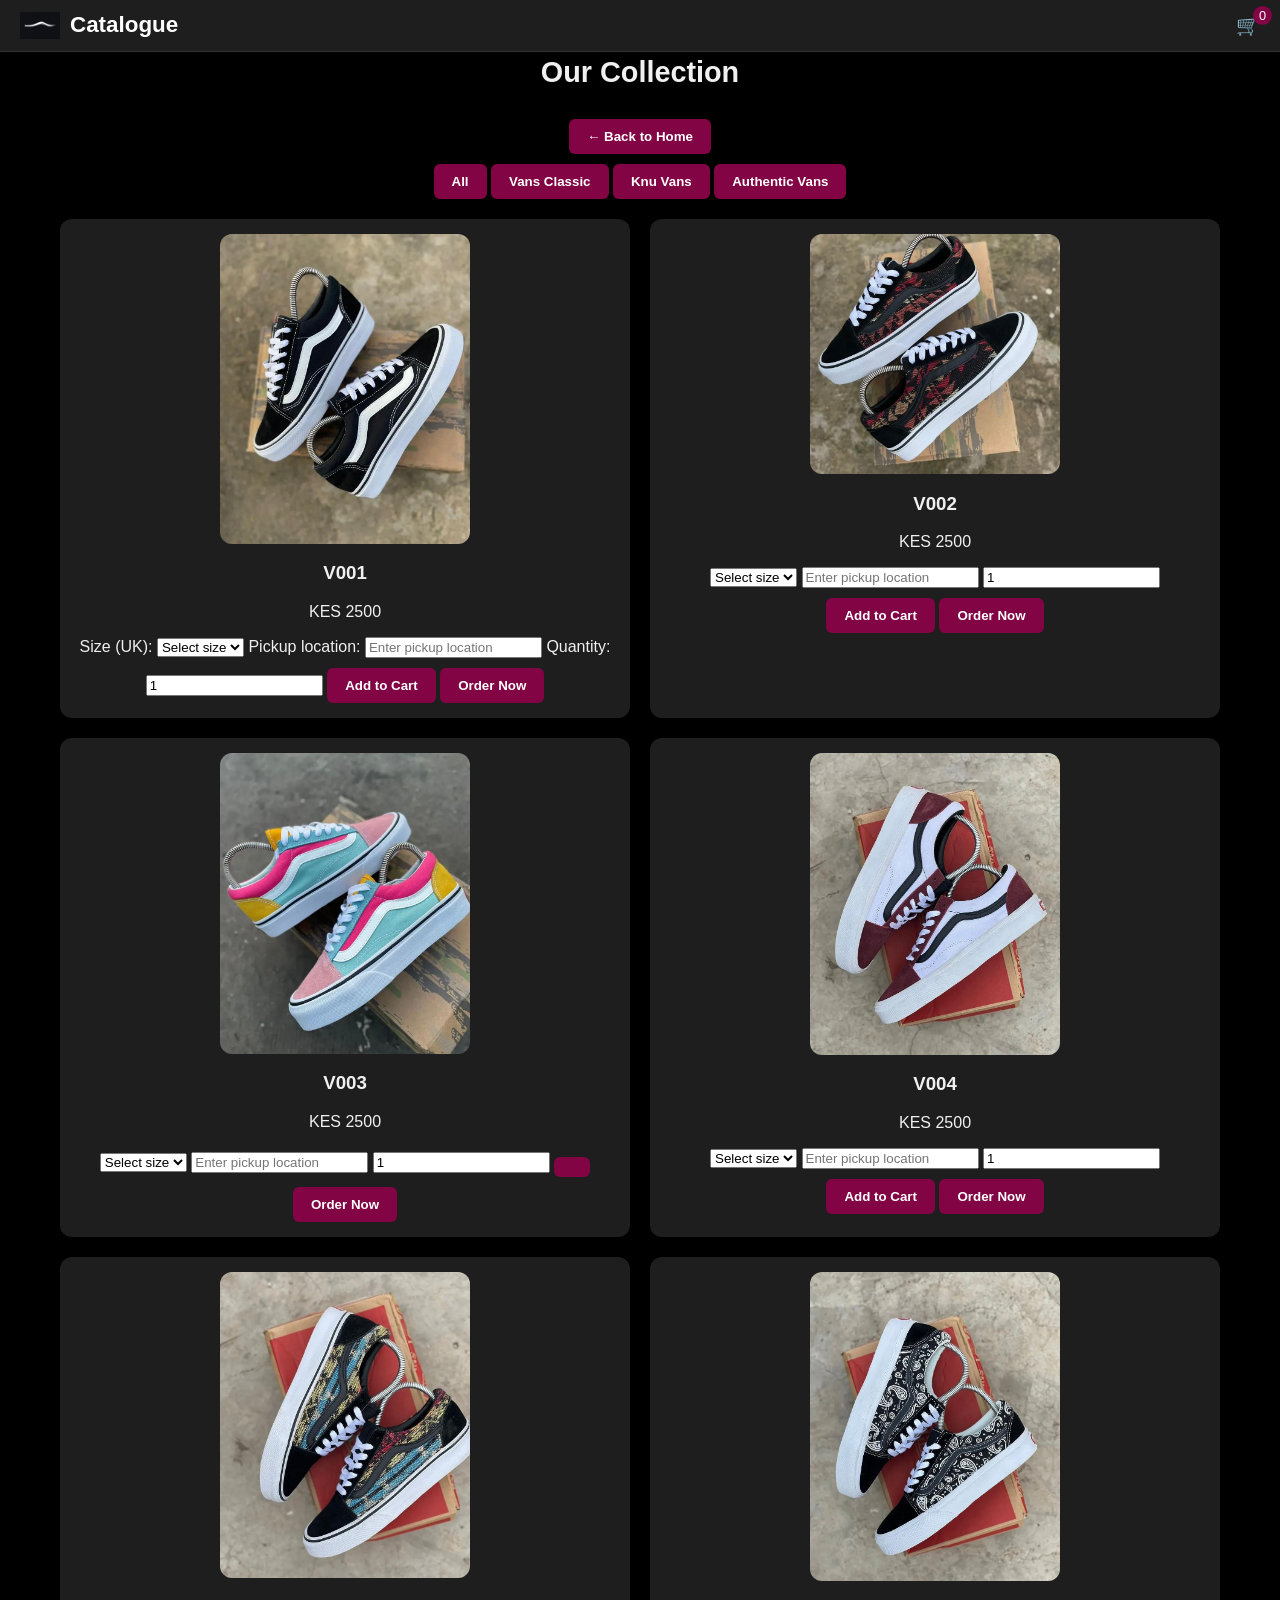
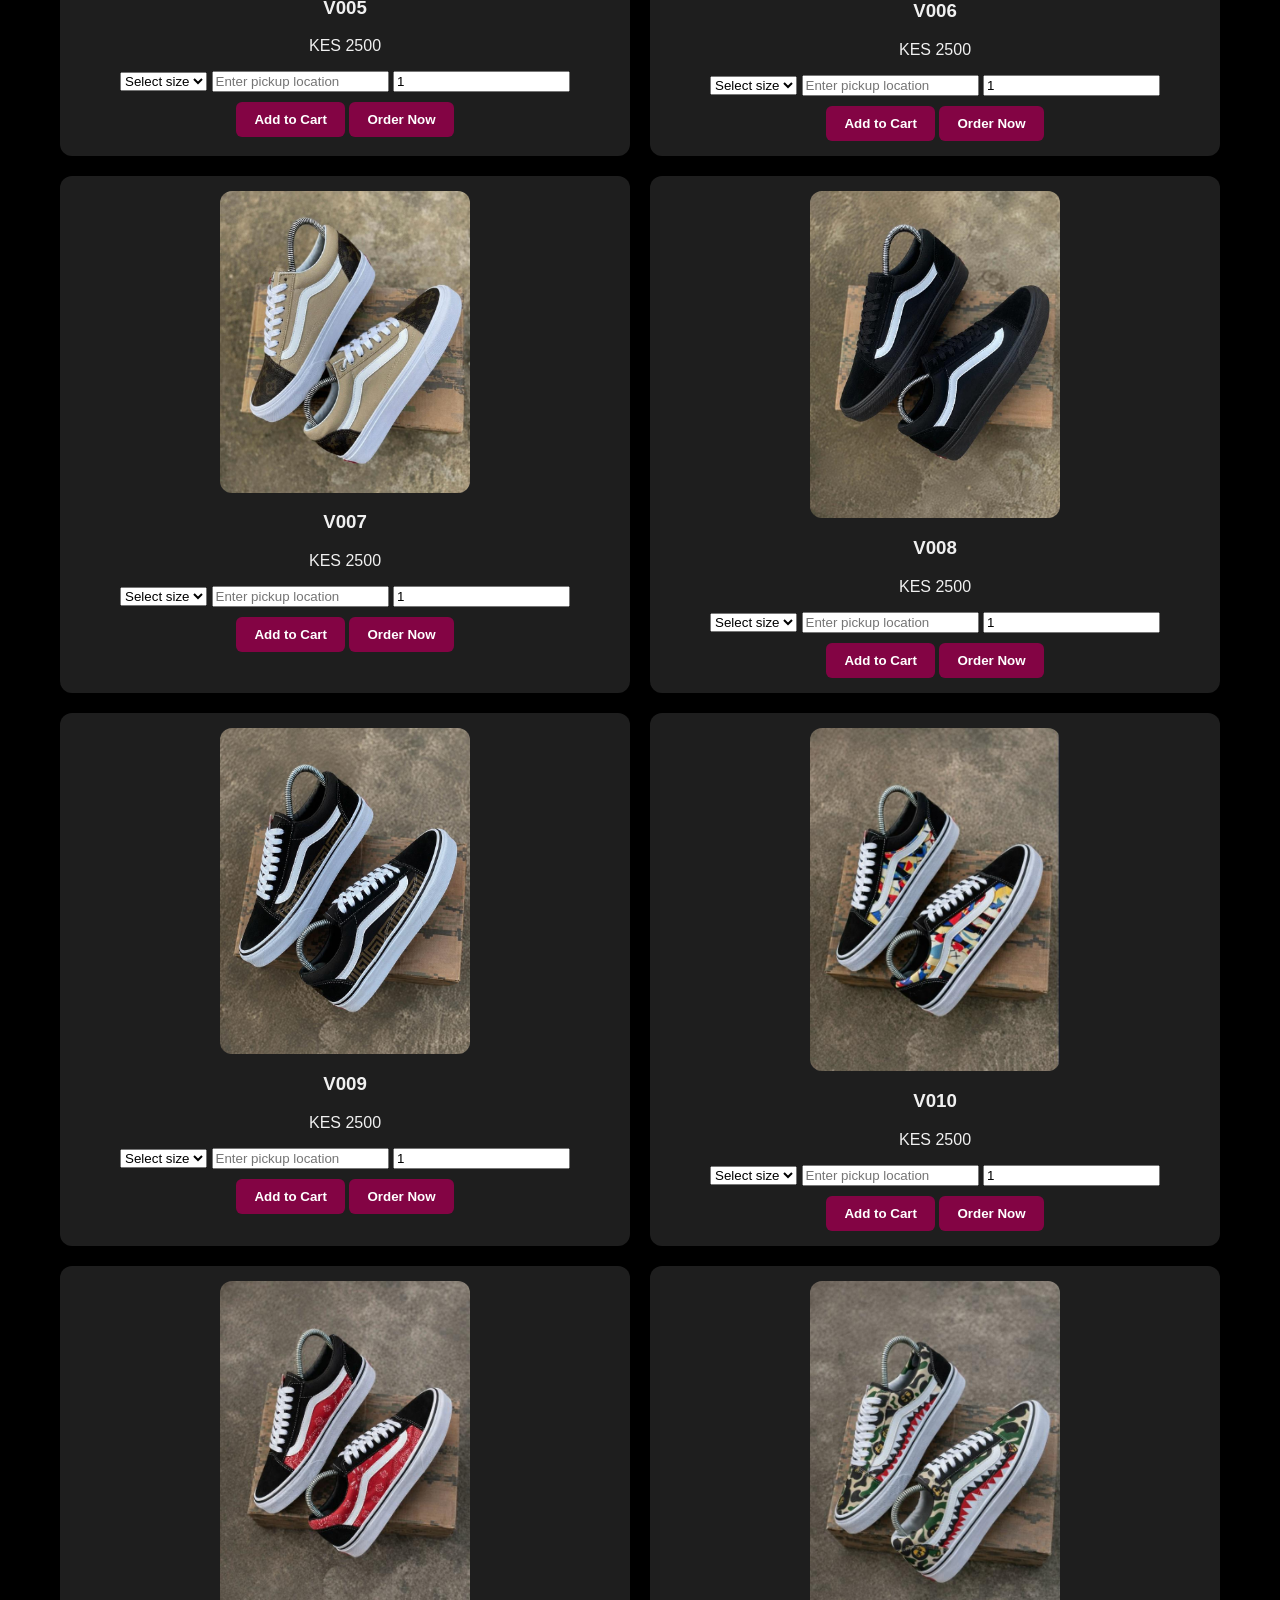
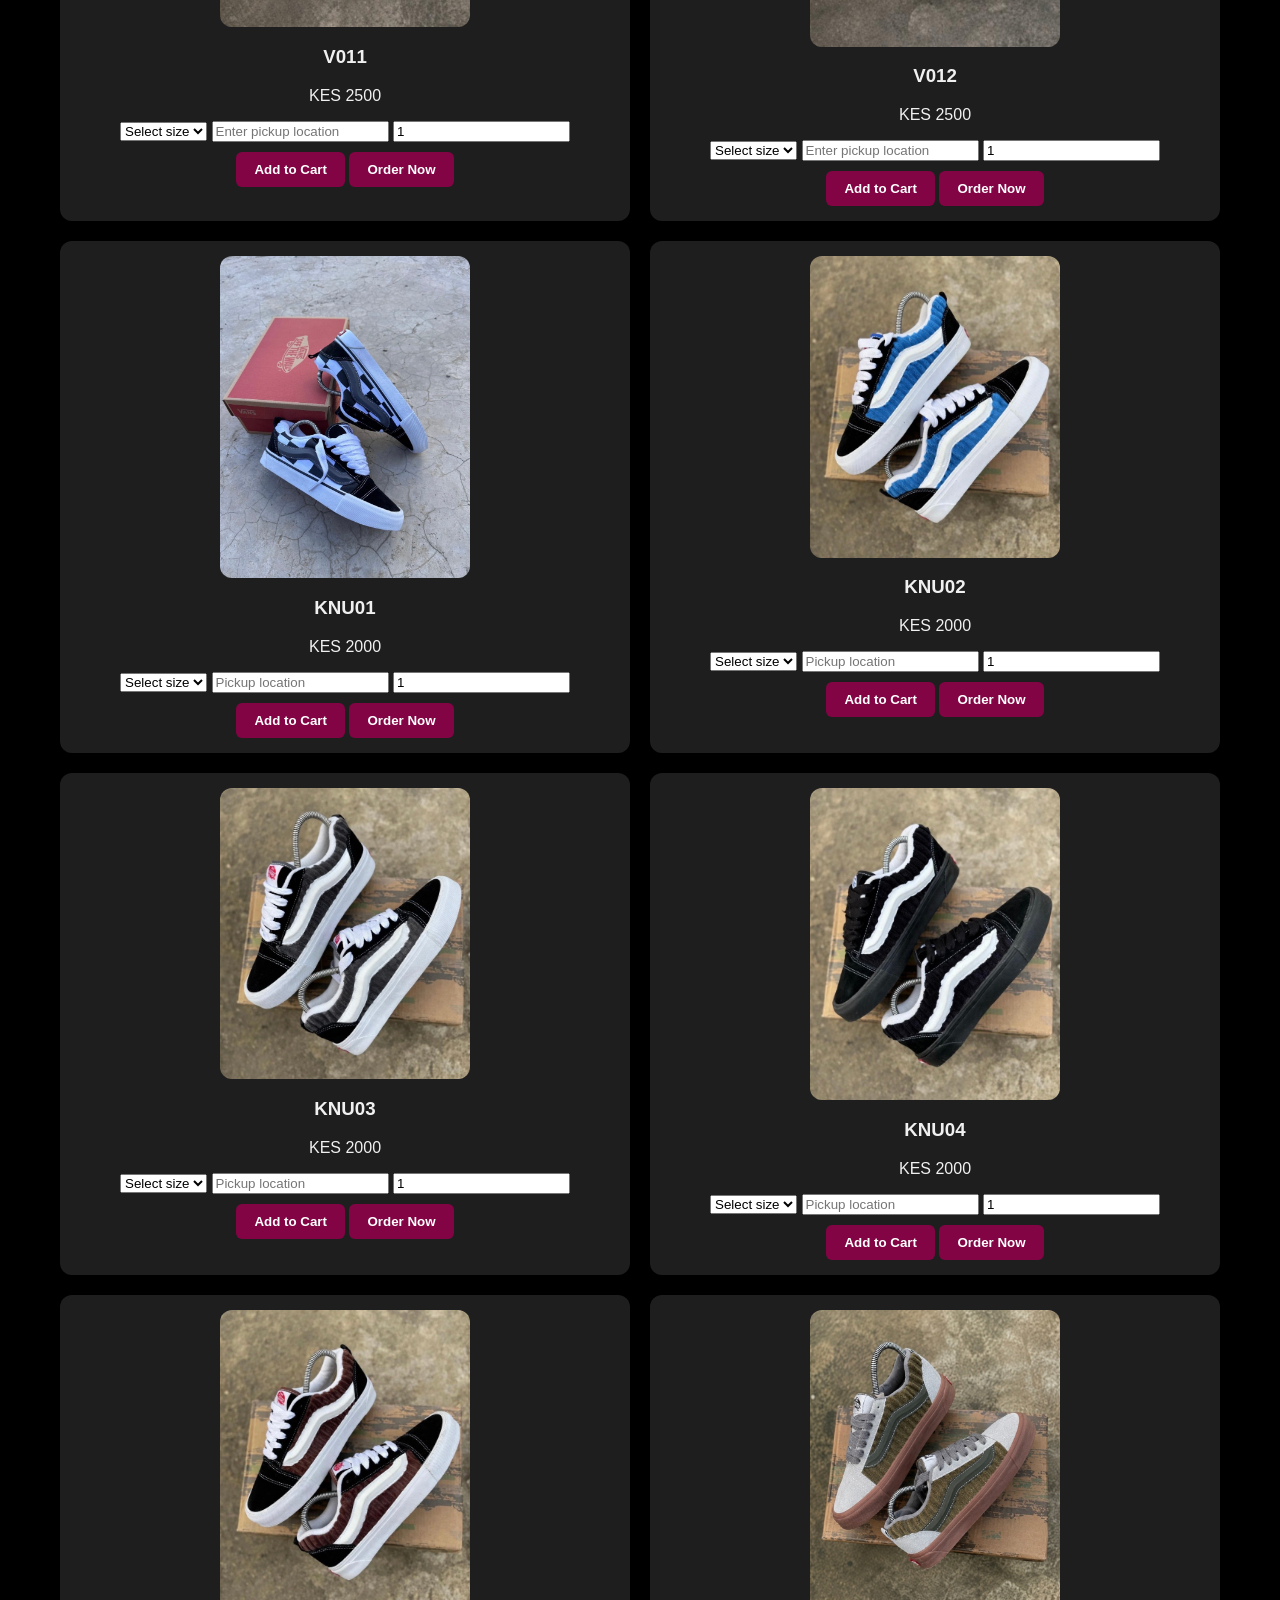
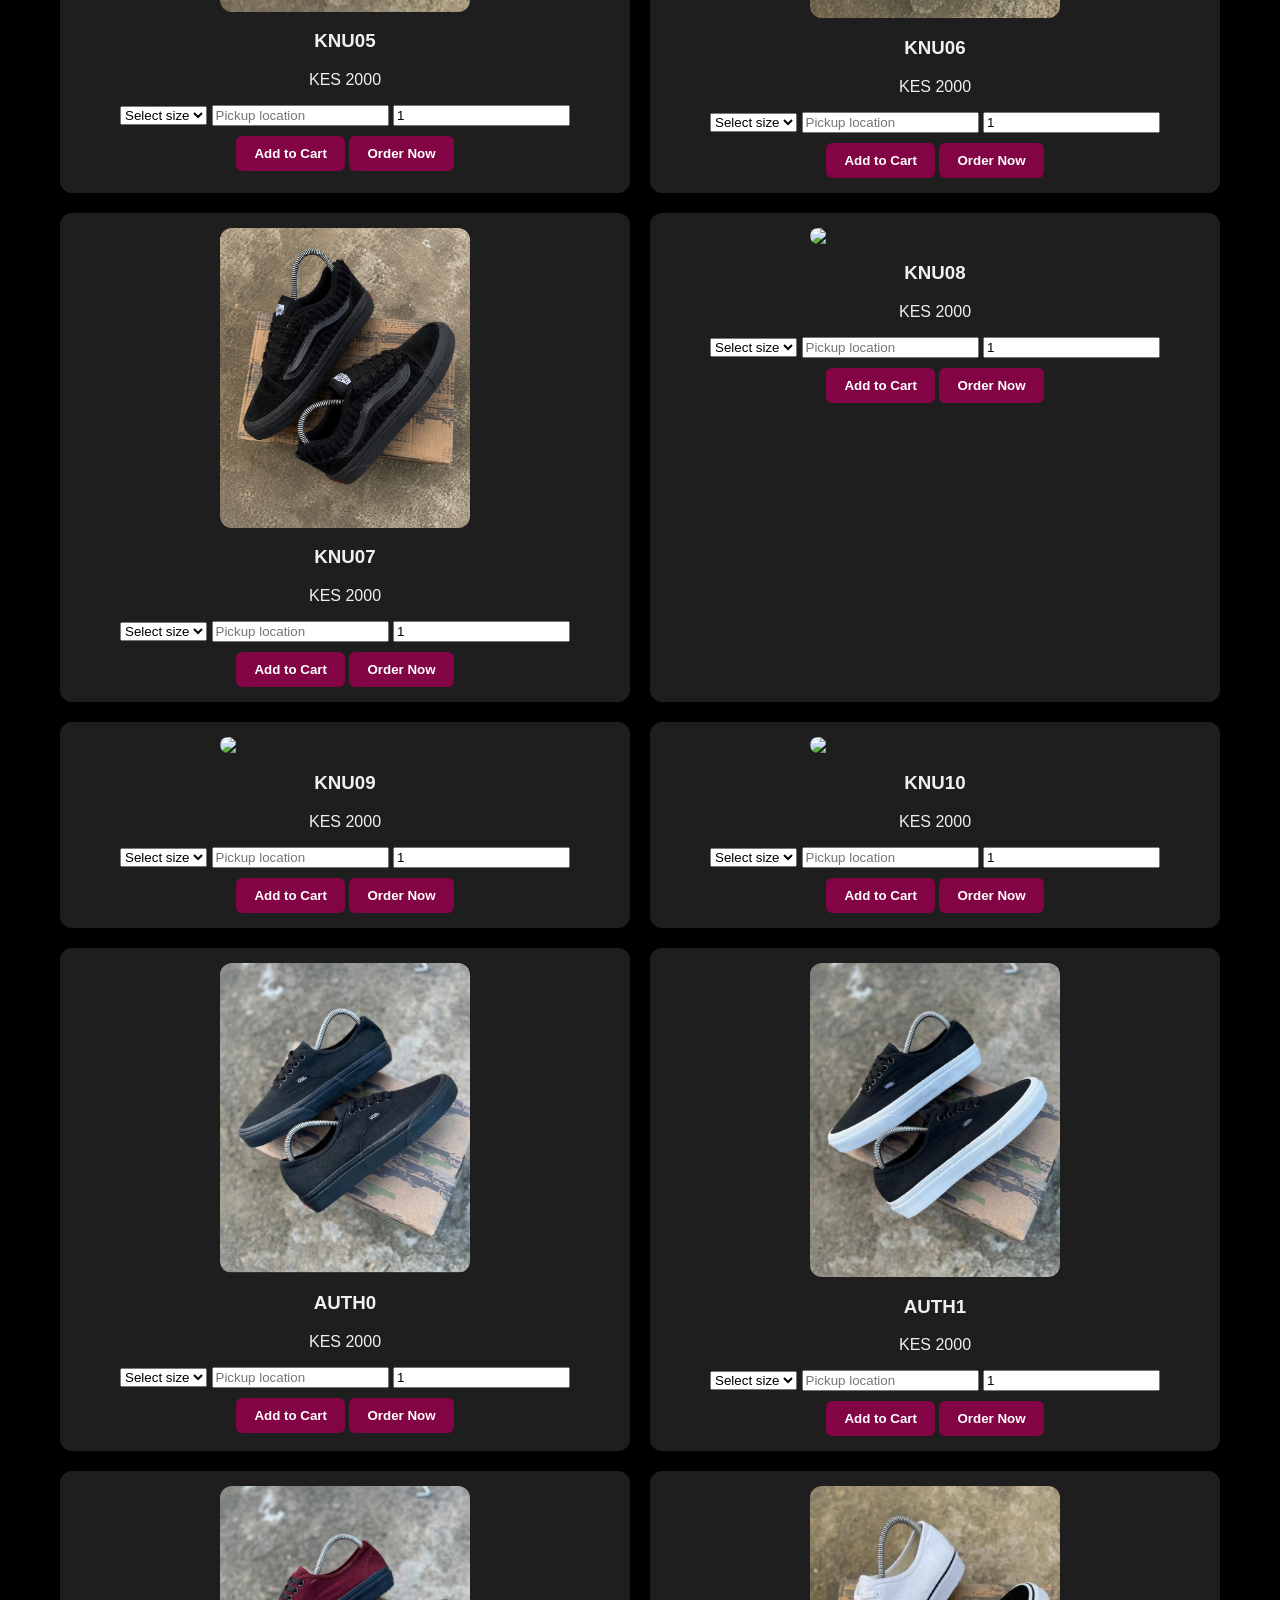
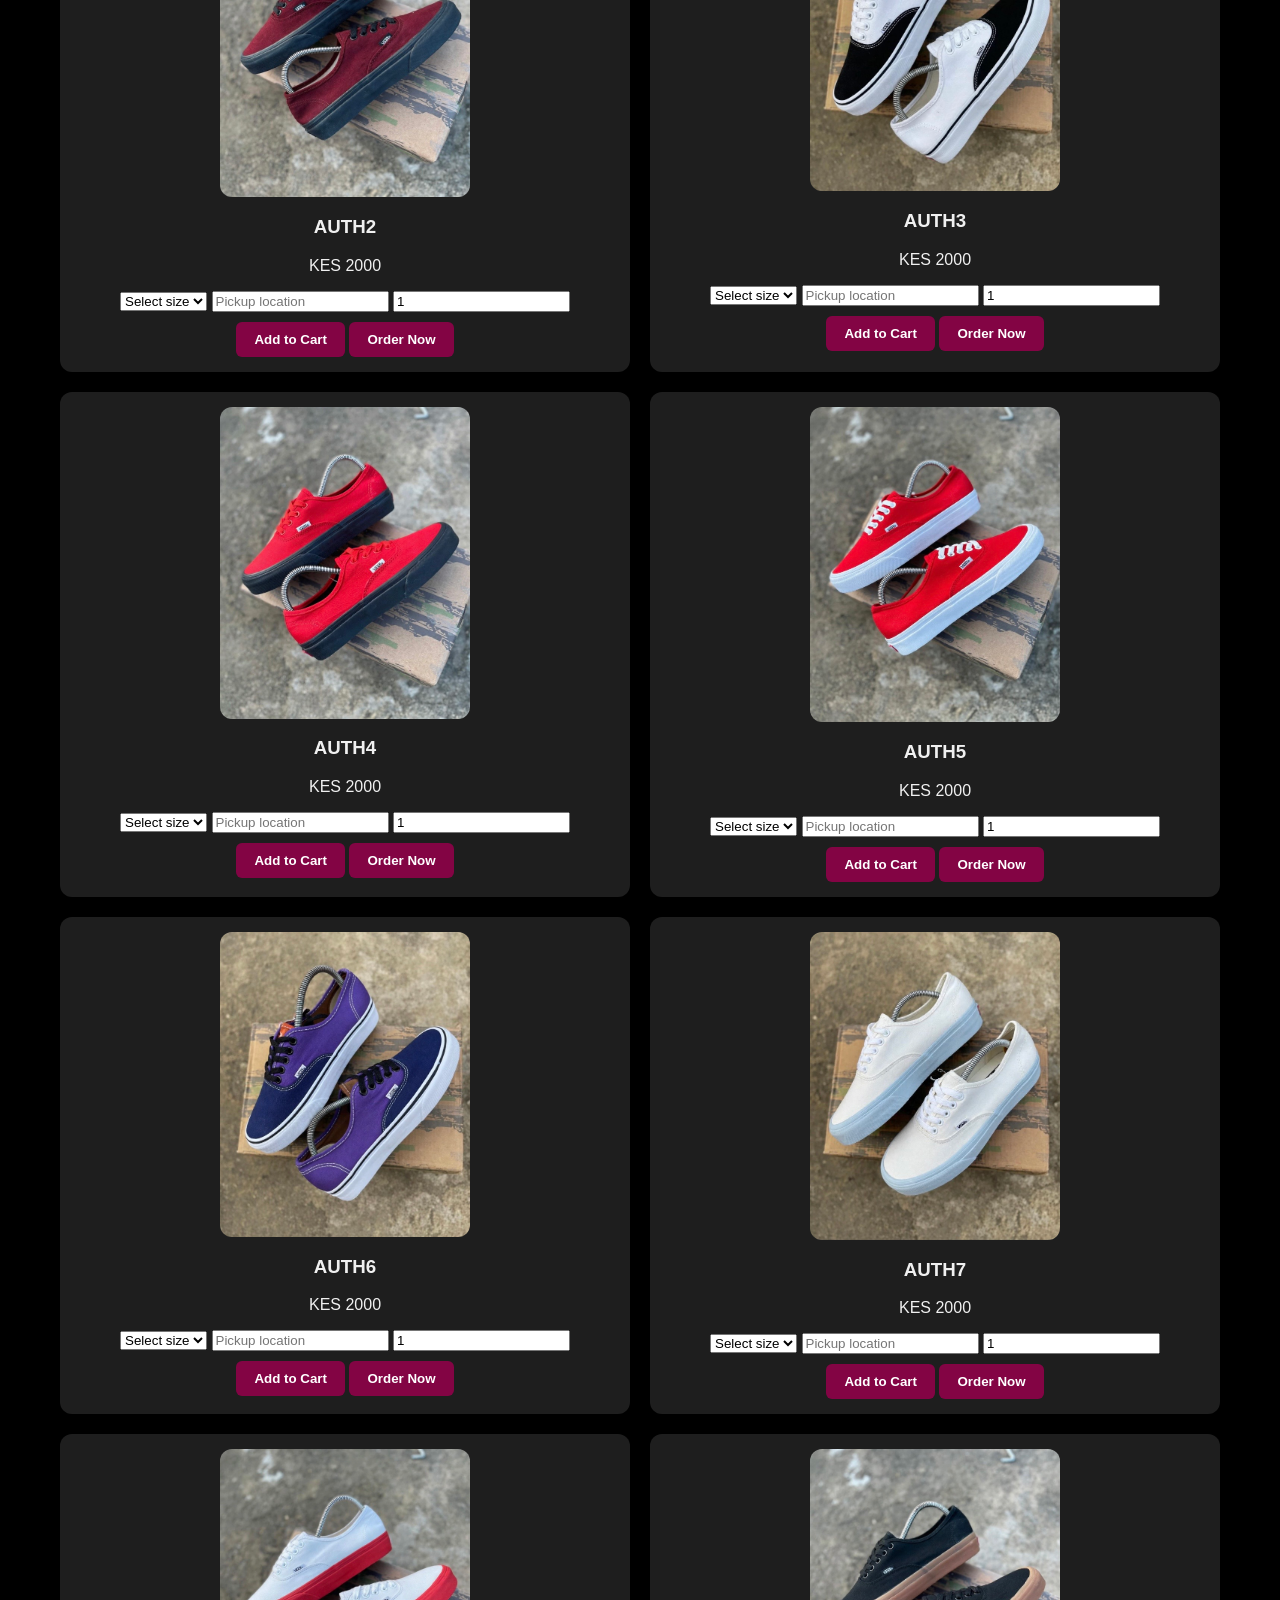
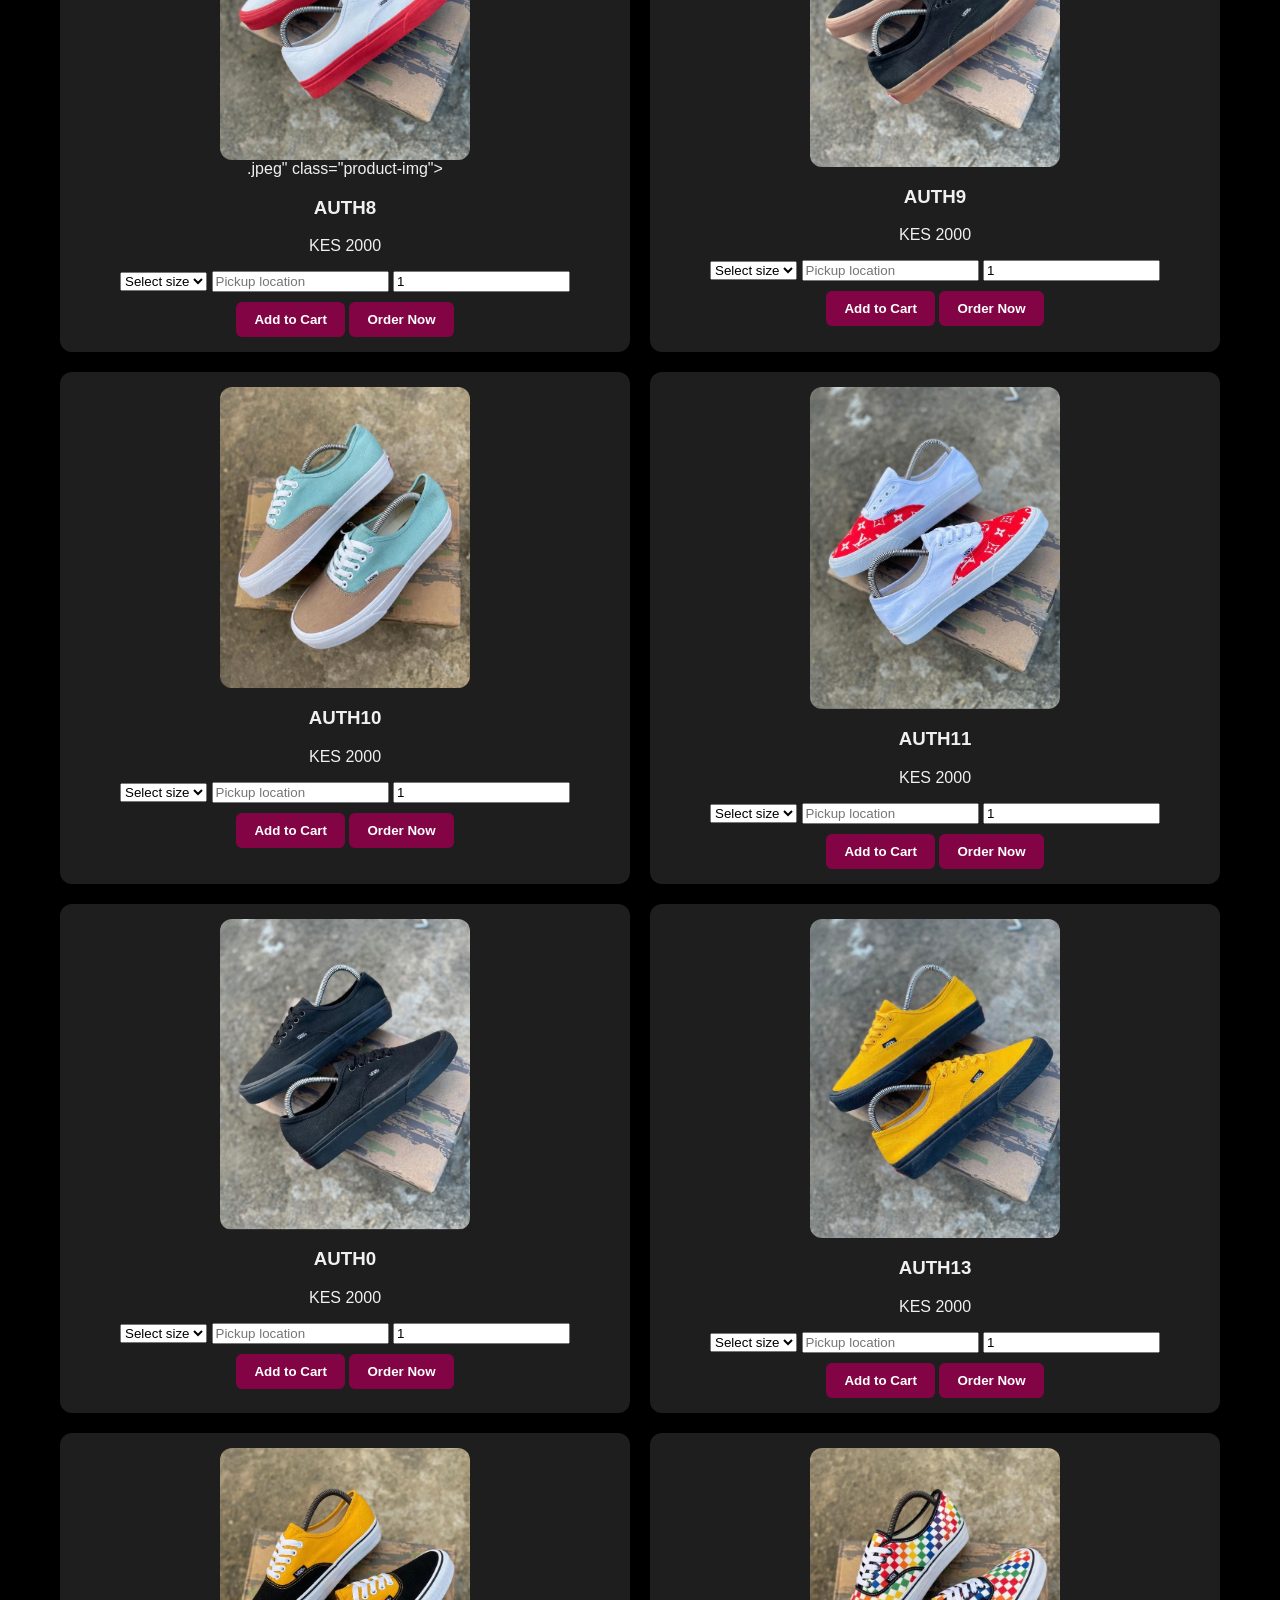
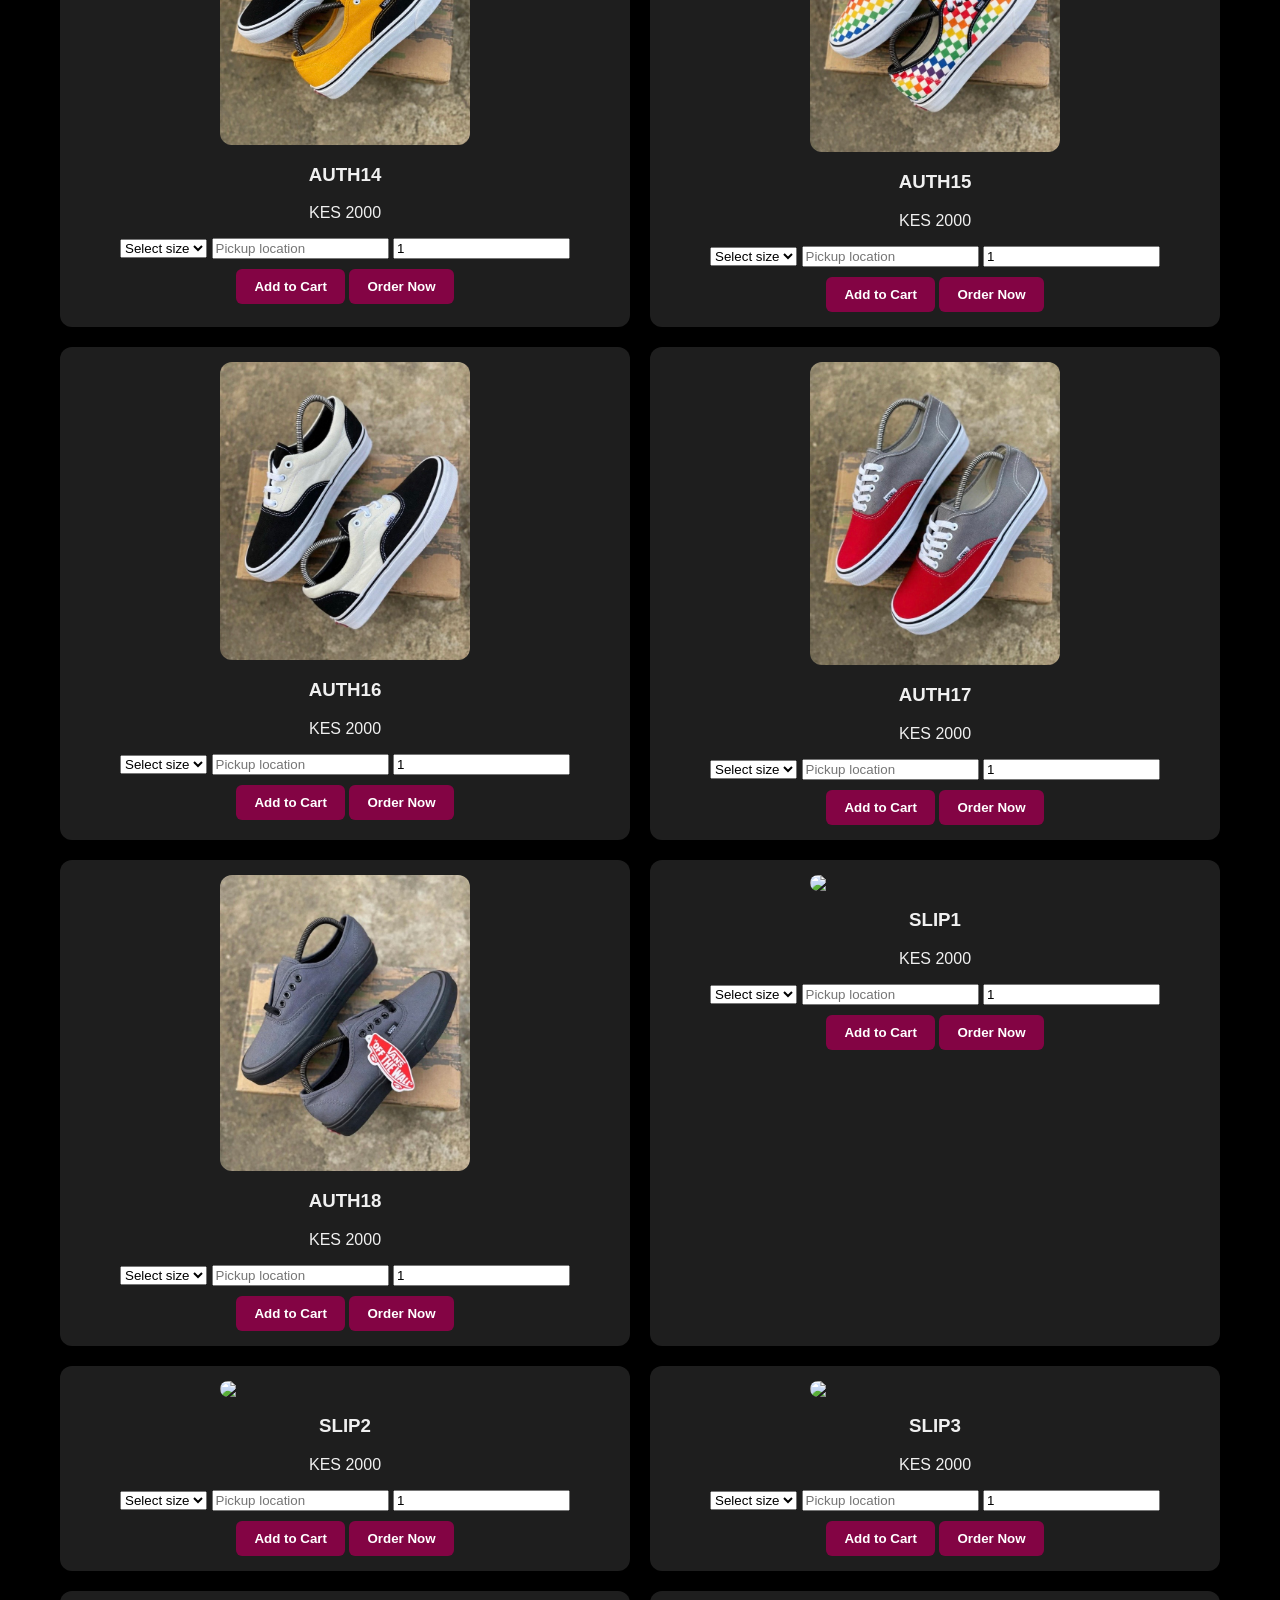
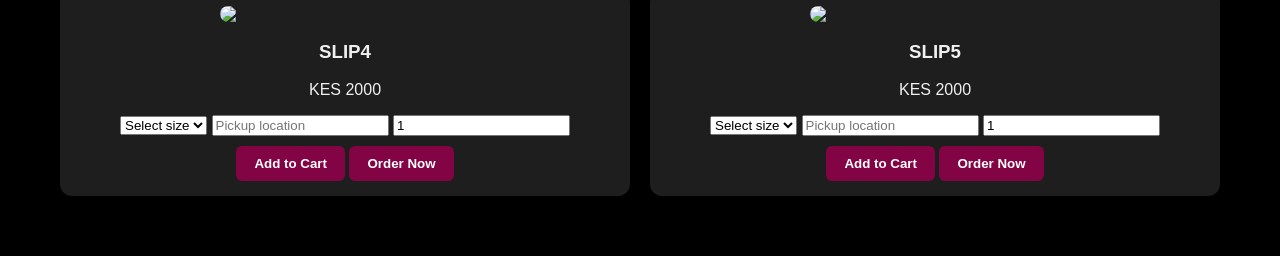
==== commit 8718027d: "Add files via upload" ====
--- a/catalogue.html
+++ b/catalogue.html
@@ -26,6 +26,7 @@
     <button onclick="filterShoes('all')">All</button>
     <button onclick="filterShoes('classic')">Vans Classic</button>
     <button onclick="filterShoes('knu')">Knu Vans</button>
+    <button onclick="filterShoes('authentic')">Authentic Vans</button>
   </div>
 
   <div class="catalogue-grid">
@@ -183,7 +184,7 @@
     <div class="card product" data-category="knu">
       <img src="images/knu1.jpeg" class="product-img">
       <h3>KNU01</h3>
-      <p>KES 3000</p>
+      <p>KES 2000</p>
       <select id="size-KNU01">
         <option>Select size</option>
         <option>UK 6</option><option>UK 7</option>
@@ -198,7 +199,7 @@
     <div class="card product" data-category="knu">
       <img src="images/knu2.jpeg" class="product-img">
       <h3>KNU02</h3>
-      <p>KES 3000</p>
+      <p>KES 2000</p>
       <select id="size-KNU02">
         <option>Select size</option>
         <option>UK 6</option><option>UK 7</option>
@@ -210,6 +211,499 @@
       <button onclick="order('KNU02')">Order Now</button>
     </div>
 
+    <div class="card product" data-category="knu">
+      <img src="images/knu3.jpeg" class="product-img">
+      <h3>KNU03</h3>
+      <p>KES 2000</p>
+      <select id="size-KNU03">
+        <option>Select size</option>
+        <option>UK 6</option><option>UK 7</option>
+        <option>UK 8</option><option>UK 9</option>
+      </select>
+      <input type="text" id="location-KNU03" placeholder="Pickup location">
+      <input type="number" id="qty-KNU03" min="1" value="1">
+      <button onclick="addToCart('KNU03')">Add to Cart</button>
+      <button onclick="order('KNU03')">Order Now</button>
+    </div>
+
+    <div class="card product" data-category="knu">
+      <img src="images/knu4.jpeg" class="product-img">
+      <h3>KNU04</h3>
+      <p>KES 2000</p>
+      <select id="size-KNU04">
+        <option>Select size</option>
+        <option>UK 6</option><option>UK 7</option>
+        <option>UK 8</option><option>UK 9</option>
+      </select>
+      <input type="text" id="location-KNU04" placeholder="Pickup location">
+      <input type="number" id="qty-KNU04" min="1" value="1">
+      <button onclick="addToCart('KNU04')">Add to Cart</button>
+      <button onclick="order('KNU04')">Order Now</button>
+    </div>
+
+    <div class="card product" data-category="knu">
+      <img src="images/knu5.jpeg" class="product-img">
+      <h3>KNU05</h3>
+      <p>KES 2000</p>
+      <select id="size-KNU05">
+        <option>Select size</option>
+        <option>UK 6</option><option>UK 7</option>
+        <option>UK 8</option><option>UK 9</option>
+      </select>
+      <input type="text" id="location-KNU05" placeholder="Pickup location">
+      <input type="number" id="qty-KNU05" min="1" value="1">
+      <button onclick="addToCart('KNU05')">Add to Cart</button>
+      <button onclick="order('KNU05')">Order Now</button>
+    </div>
+
+    <div class="card product" data-category="knu">
+      <img src="images/knu6.jpeg" class="product-img">
+      <h3>KNU06</h3>
+      <p>KES 2000</p>
+      <select id="size-KNU06">
+        <option>Select size</option>
+        <option>UK 6</option><option>UK 7</option>
+        <option>UK 8</option><option>UK 9</option>
+      </select>
+      <input type="text" id="location-KNU06" placeholder="Pickup location">
+      <input type="number" id="qty-KNU06" min="1" value="1">
+      <button onclick="addToCart('KNU06')">Add to Cart</button>
+      <button onclick="order('KNU06')">Order Now</button>
+    </div>
+
+    <div class="card product" data-category="knu">
+      <img src="images/knu7.jpeg" class="product-img">
+      <h3>KNU07</h3>
+      <p>KES 2000</p>
+      <select id="size-KNU07">
+        <option>Select size</option>
+        <option>UK 6</option><option>UK 7</option>
+        <option>UK 8</option><option>UK 9</option>
+      </select>
+      <input type="text" id="location-KNU07" placeholder="Pickup location">
+      <input type="number" id="qty-KNU07" min="1" value="1">
+      <button onclick="addToCart('KNU07')">Add to Cart</button>
+      <button onclick="order('KNU07')">Order Now</button>
+    </div>
+
+    <div class="card product" data-category="knu">
+      <img src="images/knu8.jpeg" class="product-img">
+      <h3>KNU08</h3>
+      <p>KES 2000</p>
+      <select id="size-KNU08">
+        <option>Select size</option>
+        <option>UK 6</option><option>UK 7</option>
+        <option>UK 8</option><option>UK 9</option>
+      </select>
+      <input type="text" id="location-KNU08" placeholder="Pickup location">
+      <input type="number" id="qty-KNU08" min="1" value="1">
+      <button onclick="addToCart('KNU08')">Add to Cart</button>
+      <button onclick="order('KNU08')">Order Now</button>
+    </div>
+
+    <div class="card product" data-category="knu">
+      <img src="images/knu9.jpeg" class="product-img">
+      <h3>KNU09</h3>
+      <p>KES 2000</p>
+      <select id="size-KNU09">
+        <option>Select size</option>
+        <option>UK 6</option><option>UK 7</option>
+        <option>UK 8</option><option>UK 9</option>
+      </select>
+      <input type="text" id="location-KNU09" placeholder="Pickup location">
+      <input type="number" id="qty-KNU09" min="1" value="1">
+      <button onclick="addToCart('KNU09')">Add to Cart</button>
+      <button onclick="order('KNU09')">Order Now</button>
+    </div>
+
+    <div class="card product" data-category="knu">
+      <img src="images/knu10.jpeg" class="product-img">
+      <h3>KNU10</h3>
+      <p>KES 2000</p>
+      <select id="size-KNU10">
+        <option>Select size</option>
+        <option>UK 6</option><option>UK 7</option>
+        <option>UK 8</option><option>UK 9</option>
+      </select>
+      <input type="text" id="location-KNU10" placeholder="Pickup location">
+      <input type="number" id="qty-KNU10" min="1" value="1">
+      <button onclick="addToCart('KNU10')">Add to Cart</button>
+      <button onclick="order('KNU10')">Order Now</button>
+    </div>
+
+        <!-- ===================== -->
+    <!-- AUTHENTIC VANS (NEW FORMAT) -->
+    <!-- ===================== -->
+
+    <div class="card product" data-category="knu">
+      <img src="images/auth0.jpeg" class="product-img">
+      <h3>AUTH0</h3>
+      <p>KES 2000</p>
+      <select id="size-AUTH0">
+        <option>Select size</option>
+        <option>UK 6</option><option>UK 7</option>
+        <option>UK 8</option><option>UK 9</option>
+      </select>
+      <input type="text" id="location-AUTH0" placeholder="Pickup location">
+      <input type="number" id="qty-AUTH0" min="1" value="1">
+      <button onclick="addToCart('AUTH0')">Add to Cart</button>
+      <button onclick="order('AUTH0')">Order Now</button>
+    </div>
+
+    <div class="card product" data-category="knu">
+      <img src="images/auth1.jpeg" class="product-img">
+      <h3>AUTH1</h3>
+      <p>KES 2000</p>
+      <select id="size-AUTH1">
+        <option>Select size</option>
+        <option>UK 6</option><option>UK 7</option>
+        <option>UK 8</option><option>UK 9</option>
+      </select>
+      <input type="text" id="location-AUTH1" placeholder="Pickup location">
+      <input type="number" id="qty-AUTH1" min="1" value="1">
+      <button onclick="addToCart('AUTH1')">Add to Cart</button>
+      <button onclick="order('AUTH1')">Order Now</button>
+    </div>
+
+    <div class="card product" data-category="knu">
+      <img src="images/auth2.jpeg" class="product-img">
+      <h3>AUTH2</h3>
+      <p>KES 2000</p>
+      <select id="size-AUTH2">
+        <option>Select size</option>
+        <option>UK 6</option><option>UK 7</option>
+        <option>UK 8</option><option>UK 9</option>
+      </select>
+      <input type="text" id="location-AUTH2" placeholder="Pickup location">
+      <input type="number" id="qty-AUTH2" min="1" value="1">
+      <button onclick="addToCart('AUTH2')">Add to Cart</button>
+      <button onclick="order('AUTH2')">Order Now</button>
+    </div>
+
+    <div class="card product" data-category="knu">
+      <img src="images/auth3.jpeg" class="product-img">
+      <h3>AUTH3</h3>
+      <p>KES 2000</p>
+      <select id="size-AUTH3">
+        <option>Select size</option>
+        <option>UK 6</option><option>UK 7</option>
+        <option>UK 8</option><option>UK 9</option>
+      </select>
+      <input type="text" id="location-AUTH3" placeholder="Pickup location">
+      <input type="number" id="qty-AUTH3" min="1" value="1">
+      <button onclick="addToCart('AUTH3')">Add to Cart</button>
+      <button onclick="order('AUTH3')">Order Now</button>
+    </div>
+
+    <div class="card product" data-category="knu">
+      <img src="images/auth4.jpeg" class="product-img">
+      <h3>AUTH4</h3>
+      <p>KES 2000</p>
+      <select id="size-AUTH4">
+        <option>Select size</option>
+        <option>UK 6</option><option>UK 7</option>
+        <option>UK 8</option><option>UK 9</option>
+      </select>
+      <input type="text" id="location-AUTH4" placeholder="Pickup location">
+      <input type="number" id="qty-AUTH4" min="1" value="1">
+      <button onclick="addToCart('AUTH4')">Add to Cart</button>
+      <button onclick="order('AUTH4')">Order Now</button>
+    </div>
+
+    <div class="card product" data-category="knu">
+      <img src="images/auth5.jpeg" class="product-img">
+      <h3>AUTH5</h3>
+      <p>KES 2000</p>
+      <select id="size-AUTH5">
+        <option>Select size</option>
+        <option>UK 6</option><option>UK 7</option>
+        <option>UK 8</option><option>UK 9</option>
+      </select>
+      <input type="text" id="location-AUTH5" placeholder="Pickup location">
+      <input type="number" id="qty-AUTH5" min="1" value="1">
+      <button onclick="addToCart('AUTH5')">Add to Cart</button>
+      <button onclick="order('AUTH5')">Order Now</button>
+    </div>
+
+    <div class="card product" data-category="knu">
+      <img src="images/auth6.jpeg" class="product-img">
+      <h3>AUTH6</h3>
+      <p>KES 2000</p>
+      <select id="size-AUTH6">
+        <option>Select size</option>
+        <option>UK 6</option><option>UK 7</option>
+        <option>UK 8</option><option>UK 9</option>
+      </select>
+      <input type="text" id="location-AUTH6" placeholder="Pickup location">
+      <input type="number" id="qty-AUTH6" min="1" value="1">
+      <button onclick="addToCart('AUTH6')">Add to Cart</button>
+      <button onclick="order('AUTH6')">Order Now</button>
+    </div>
+
+    <div class="card product" data-category="knu">
+      <img src="images/auth7.jpeg" class="product-img">
+      <h3>AUTH7</h3>
+      <p>KES 2000</p>
+      <select id="size-AUTH7">
+        <option>Select size</option>
+        <option>UK 6</option><option>UK 7</option>
+        <option>UK 8</option><option>UK 9</option>
+      </select>
+      <input type="text" id="location-AUTH7" placeholder="Pickup location">
+      <input type="number" id="qty-AUTH7" min="1" value="1">
+      <button onclick="addToCart('AUTH7')">Add to Cart</button>
+      <button onclick="order('AUTH7')">Order Now</button>
+    </div>
+
+    <div class="card product" data-category="knu">
+      <img src="images/auth8.jpeg" class="product-img">
+      .jpeg" class="product-img">
+      <h3>AUTH8</h3>
+      <p>KES 2000</p>
+      <select id="size-AUTH8">
+        <option>Select size</option>
+        <option>UK 6</option><option>UK 7</option>
+        <option>UK 8</option><option>UK 9</option>
+      </select>
+      <input type="text" id="location-AUTH8" placeholder="Pickup location">
+      <input type="number" id="qty-AUTH8" min="1" value="1">
+      <button onclick="addToCart('AUTH8')">Add to Cart</button>
+      <button onclick="order('AUTH8')">Order Now</button>
+    </div>
+
+    <div class="card product" data-category="knu">
+      <img src="images/auth9.jpeg" class="product-img">
+      <h3>AUTH9</h3>
+      <p>KES 2000</p>
+      <select id="size-AUTH9">
+        <option>Select size</option>
+        <option>UK 6</option><option>UK 7</option>
+        <option>UK 8</option><option>UK 9</option>
+      </select>
+      <input type="text" id="location-AUTH9" placeholder="Pickup location">
+      <input type="number" id="qty-AUTH9" min="1" value="1">
+      <button onclick="addToCart('AUTH9')">Add to Cart</button>
+      <button onclick="order('AUTH9')">Order Now</button>
+    </div>
+
+    <div class="card product" data-category="knu">
+      <img src="images/auth10.jpeg" class="product-img">
+      <h3>AUTH10</h3>
+      <p>KES 2000</p>
+      <select id="size-AUTH10">
+        <option>Select size</option>
+        <option>UK 6</option><option>UK 7</option>
+        <option>UK 8</option><option>UK 9</option>
+      </select>
+      <input type="text" id="location-AUTH10" placeholder="Pickup location">
+      <input type="number" id="qty-AUTH10" min="1" value="1">
+      <button onclick="addToCart('AUTH10')">Add to Cart</button>
+      <button onclick="order('AUTH10')">Order Now</button>
+    </div>
+
+    <div class="card product" data-category="knu">
+      <img src="images/auth11.jpeg" class="product-img">
+      <h3>AUTH11</h3>
+      <p>KES 2000</p>
+      <select id="size-AUTH11">
+        <option>Select size</option>
+        <option>UK 6</option><option>UK 7</option>
+        <option>UK 8</option><option>UK 9</option>
+      </select>
+      <input type="text" id="location-AUTH11" placeholder="Pickup location">
+      <input type="number" id="qty-AUTH11" min="1" value="1">
+      <button onclick="addToCart('AUTH11')">Add to Cart</button>
+      <button onclick="order('AUTH11')">Order Now</button>
+    </div>
+
+    <div class="card product" data-category="knu">
+      <img src="images/auth0.jpeg" class="product-img">
+      <h3>AUTH0</h3>
+      <p>KES 2000</p>
+      <select id="size-AUTH12">
+        <option>Select size</option>
+        <option>UK 6</option><option>UK 7</option>
+        <option>UK 8</option><option>UK 9</option>
+      </select>
+      <input type="text" id="location-AUTH12" placeholder="Pickup location">
+      <input type="number" id="qty-AUTH12" min="1" value="1">
+      <button onclick="addToCart('AUTH12')">Add to Cart</button>
+      <button onclick="order('AUTH12')">Order Now</button>
+    </div>
+
+    <div class="card product" data-category="knu">
+      <img src="images/auth13.jpeg" class="product-img">
+      <h3>AUTH13</h3>
+      <p>KES 2000</p>
+      <select id="size-AUTH13">
+        <option>Select size</option>
+        <option>UK 6</option><option>UK 7</option>
+        <option>UK 8</option><option>UK 9</option>
+      </select>
+      <input type="text" id="location-AUTH13" placeholder="Pickup location">
+      <input type="number" id="qty-AUTH13" min="1" value="1">
+      <button onclick="addToCart('AUTH13')">Add to Cart</button>
+      <button onclick="order('AUTH13')">Order Now</button>
+    </div>
+
+    <div class="card product" data-category="knu">
+      <img src="images/auth14.jpeg" class="product-img">
+      <h3>AUTH14</h3>
+      <p>KES 2000</p>
+      <select id="size-AUTH14">
+        <option>Select size</option>
+        <option>UK 6</option><option>UK 7</option>
+        <option>UK 8</option><option>UK 9</option>
+      </select>
+      <input type="text" id="location-AUTH14" placeholder="Pickup location">
+      <input type="number" id="qty-AUTH14" min="1" value="1">
+      <button onclick="addToCart('AUTH14')">Add to Cart</button>
+      <button onclick="order('AUTH14')">Order Now</button>
+    </div>
+
+    <div class="card product" data-category="knu">
+      <img src="images/auth15.jpeg" class="product-img">
+      <h3>AUTH15</h3>
+      <p>KES 2000</p>
+      <select id="size-AUTH15">
+        <option>Select size</option>
+        <option>UK 6</option><option>UK 7</option>
+        <option>UK 8</option><option>UK 9</option>
+      </select>
+      <input type="text" id="location-AUTH15" placeholder="Pickup location">
+      <input type="number" id="qty-AUTH15" min="1" value="1">
+      <button onclick="addToCart('AUTH15')">Add to Cart</button>
+      <button onclick="order('AUTH15')">Order Now</button>
+    </div>
+
+    <div class="card product" data-category="knu">
+      <img src="images/auth16.jpeg" class="product-img">
+      <h3>AUTH16</h3>
+      <p>KES 2000</p>
+      <select id="size-AUTH16">
+        <option>Select size</option>
+        <option>UK 6</option><option>UK 7</option>
+        <option>UK 8</option><option>UK 9</option>
+      </select>
+      <input type="text" id="location-AUTH16" placeholder="Pickup location">
+      <input type="number" id="qty-AUTH16" min="1" value="1">
+      <button onclick="addToCart('AUTH16')">Add to Cart</button>
+      <button onclick="order('AUTH16')">Order Now</button>
+    </div>
+
+    <div class="card product" data-category="knu">
+      <img src="images/auth17.jpeg" class="product-img">
+      <h3>AUTH17</h3>
+      <p>KES 2000</p>
+      <select id="size-AUTH17">
+        <option>Select size</option>
+        <option>UK 6</option><option>UK 7</option>
+        <option>UK 8</option><option>UK 9</option>
+      </select>
+      <input type="text" id="location-AUTH17" placeholder="Pickup location">
+      <input type="number" id="qty-AUTH17" min="1" value="1">
+      <button onclick="addToCart('AUTH17')">Add to Cart</button>
+      <button onclick="order('AUTH17')">Order Now</button>
+    </div>
+
+     <div class="card product" data-category="knu">
+      <img src="images/auth18.jpeg" class="product-img">
+      <h3>AUTH18</h3>
+      <p>KES 2000</p>
+      <select id="size-AUTH18">
+        <option>Select size</option>
+        <option>UK 6</option><option>UK 7</option>
+        <option>UK 8</option><option>UK 9</option>
+      </select>
+      <input type="text" id="location-AUTH18" placeholder="Pickup location">
+      <input type="number" id="qty-AUTH18" min="1" value="1">
+      <button onclick="addToCart('AUTH18')">Add to Cart</button>
+      <button onclick="order('AUTH18')">Order Now</button>
+    </div>
+
+
+            <!-- ===================== -->
+    <!-- SLIP ON VANS (NEW FORMAT) -->
+    <!-- ===================== -->
+
+
+<div class="card product" data-category="knu">
+      <img src="images/slip1.jpeg" class="product-img">
+      <h3>SLIP1</h3>
+      <p>KES 2000</p>
+      <select id="size-SLIP1">
+        <option>Select size</option>
+        <option>UK 6</option><option>UK 7</option>
+        <option>UK 8</option><option>UK 9</option>
+      </select>
+      <input type="text" id="location-SLIP1" placeholder="Pickup location">
+      <input type="number" id="qty-SLIP1" min="1" value="1">
+      <button onclick="addToCart('SLIP1')">Add to Cart</button>
+      <button onclick="order('SLIP1')">Order Now</button>
+    </div>
+
+    <div class="card product" data-category="knu">
+      <img src="images/slip2.jpeg" class="product-img">
+      <h3>SLIP2</h3>
+      <p>KES 2000</p>
+      <select id="size-SLIP2">
+        <option>Select size</option>
+        <option>UK 6</option><option>UK 7</option>
+        <option>UK 8</option><option>UK 9</option>
+      </select>
+      <input type="text" id="location-SLIP2" placeholder="Pickup location">
+      <input type="number" id="qty-SLIP2" min="1" value="1">
+      <button onclick="addToCart('SLIP2')">Add to Cart</button>
+      <button onclick="order('SLIP2')">Order Now</button>
+    </div>
+
+
+    <div class="card product" data-category="knu">
+      <img src="images/slip3.jpeg" class="product-img">
+      <h3>SLIP3</h3>
+      <p>KES 2000</p>
+      <select id="size-SLIP3">
+        <option>Select size</option>
+        <option>UK 6</option><option>UK 7</option>
+        <option>UK 8</option><option>UK 9</option>
+      </select>
+      <input type="text" id="location-SLIP3" placeholder="Pickup location">
+      <input type="number" id="qty-SLIP3" min="1" value="1">
+      <button onclick="addToCart('SLIP3')">Add to Cart</button>
+      <button onclick="order('SLIP3')">Order Now</button>
+    </div>
+
+    <div class="card product" data-category="knu">
+      <img src="images/slip4.jpeg" class="product-img">
+      <h3>SLIP4</h3>
+      <p>KES 2000</p>
+      <select id="size-SLIP4">
+        <option>Select size</option>
+        <option>UK 6</option><option>UK 7</option>
+        <option>UK 8</option><option>UK 9</option>
+      </select>
+      <input type="text" id="location-SLIP4" placeholder="Pickup location">
+      <input type="number" id="qty-SLIP4" min="1" value="1">
+      <button onclick="addToCart('SLIP4')">Add to Cart</button>
+      <button onclick="order('SLIP4')">Order Now</button>
+    </div>
+
+    <div class="card product" data-category="knu">
+      <img src="images/slip5.jpeg" class="product-img">
+      <h3>SLIP5</h3>
+      <p>KES 2000</p>
+      <select id="size-SLIP5">
+        <option>Select size</option>
+        <option>UK 6</option><option>UK 7</option>
+        <option>UK 8</option><option>UK 9</option>
+      </select>
+      <input type="text" id="location-SLIP5" placeholder="Pickup location">
+      <input type="number" id="qty-SLIP5" min="1" value="1">
+      <button onclick="addToCart('SLIP5')">Add to Cart</button>
+      <button onclick="order('SLIP5')">Order Now</button>
+    </div>
+
+
   </div>
 </section>
 
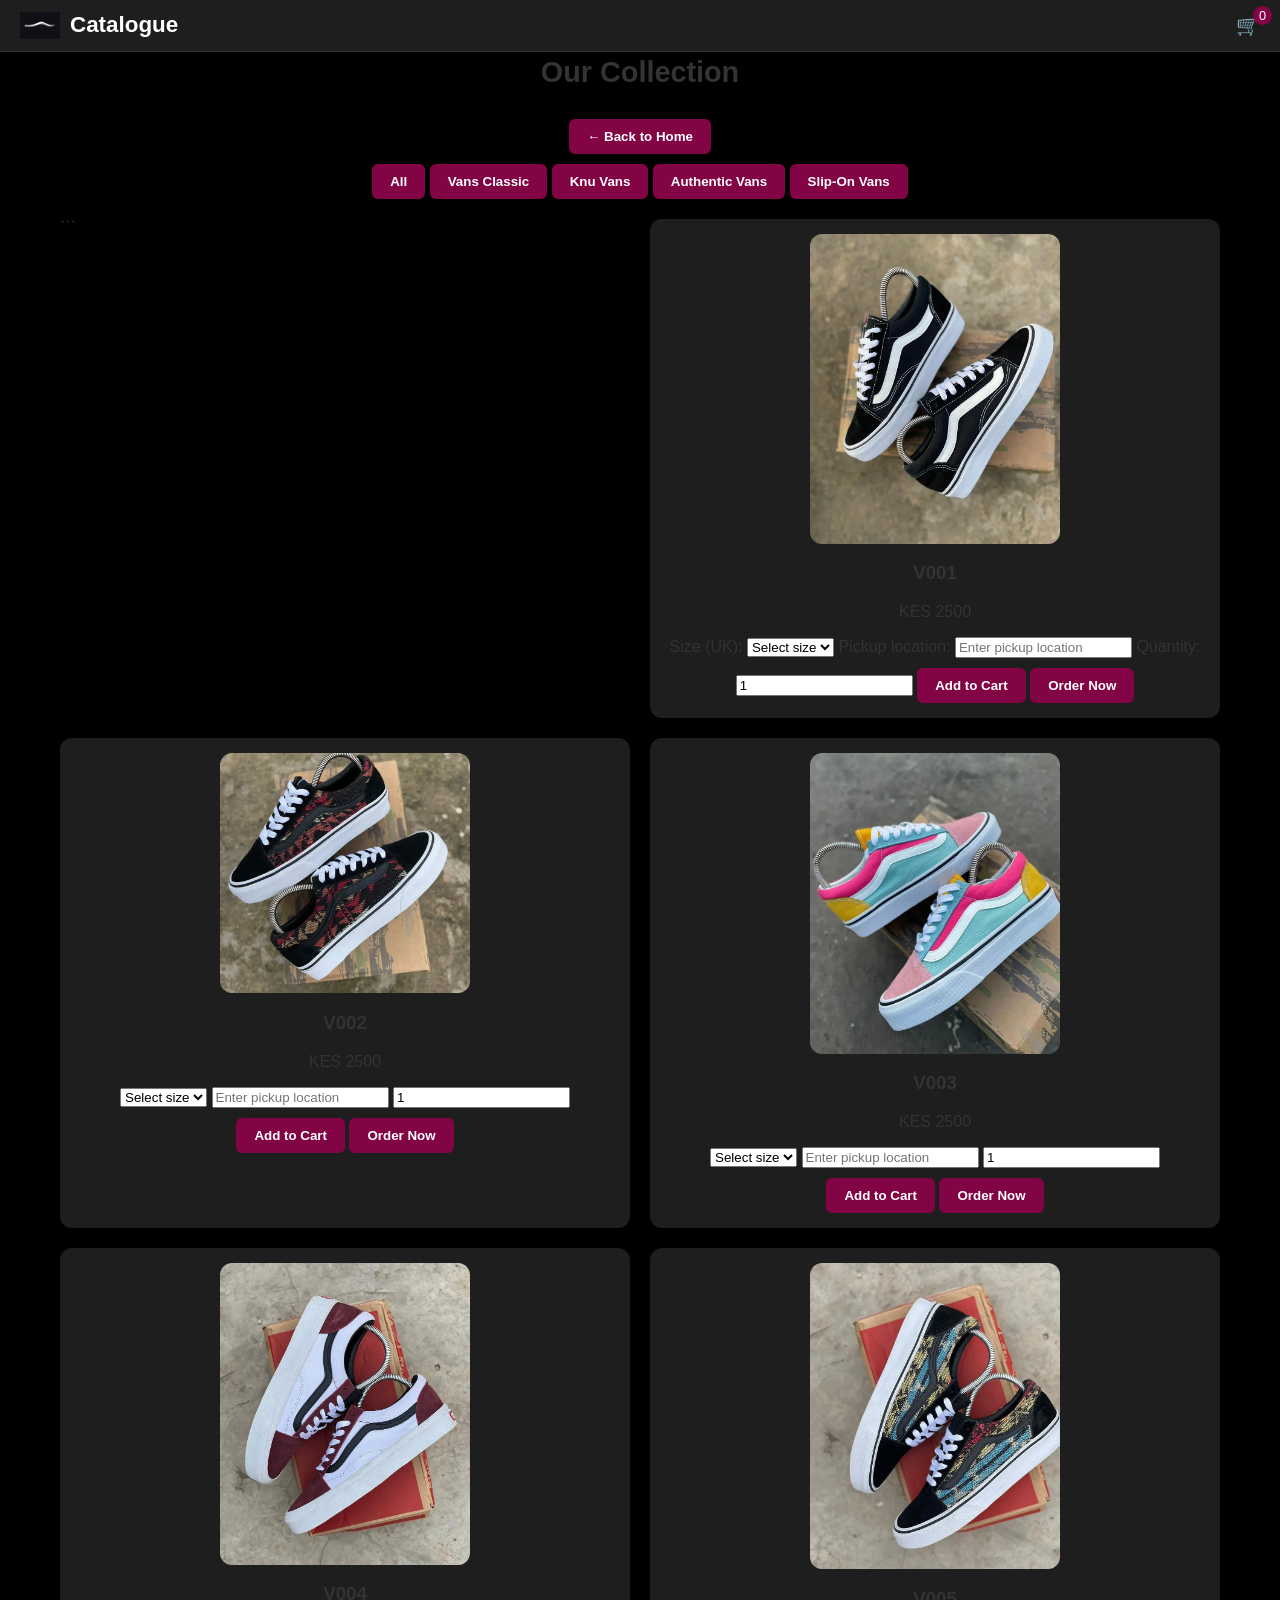
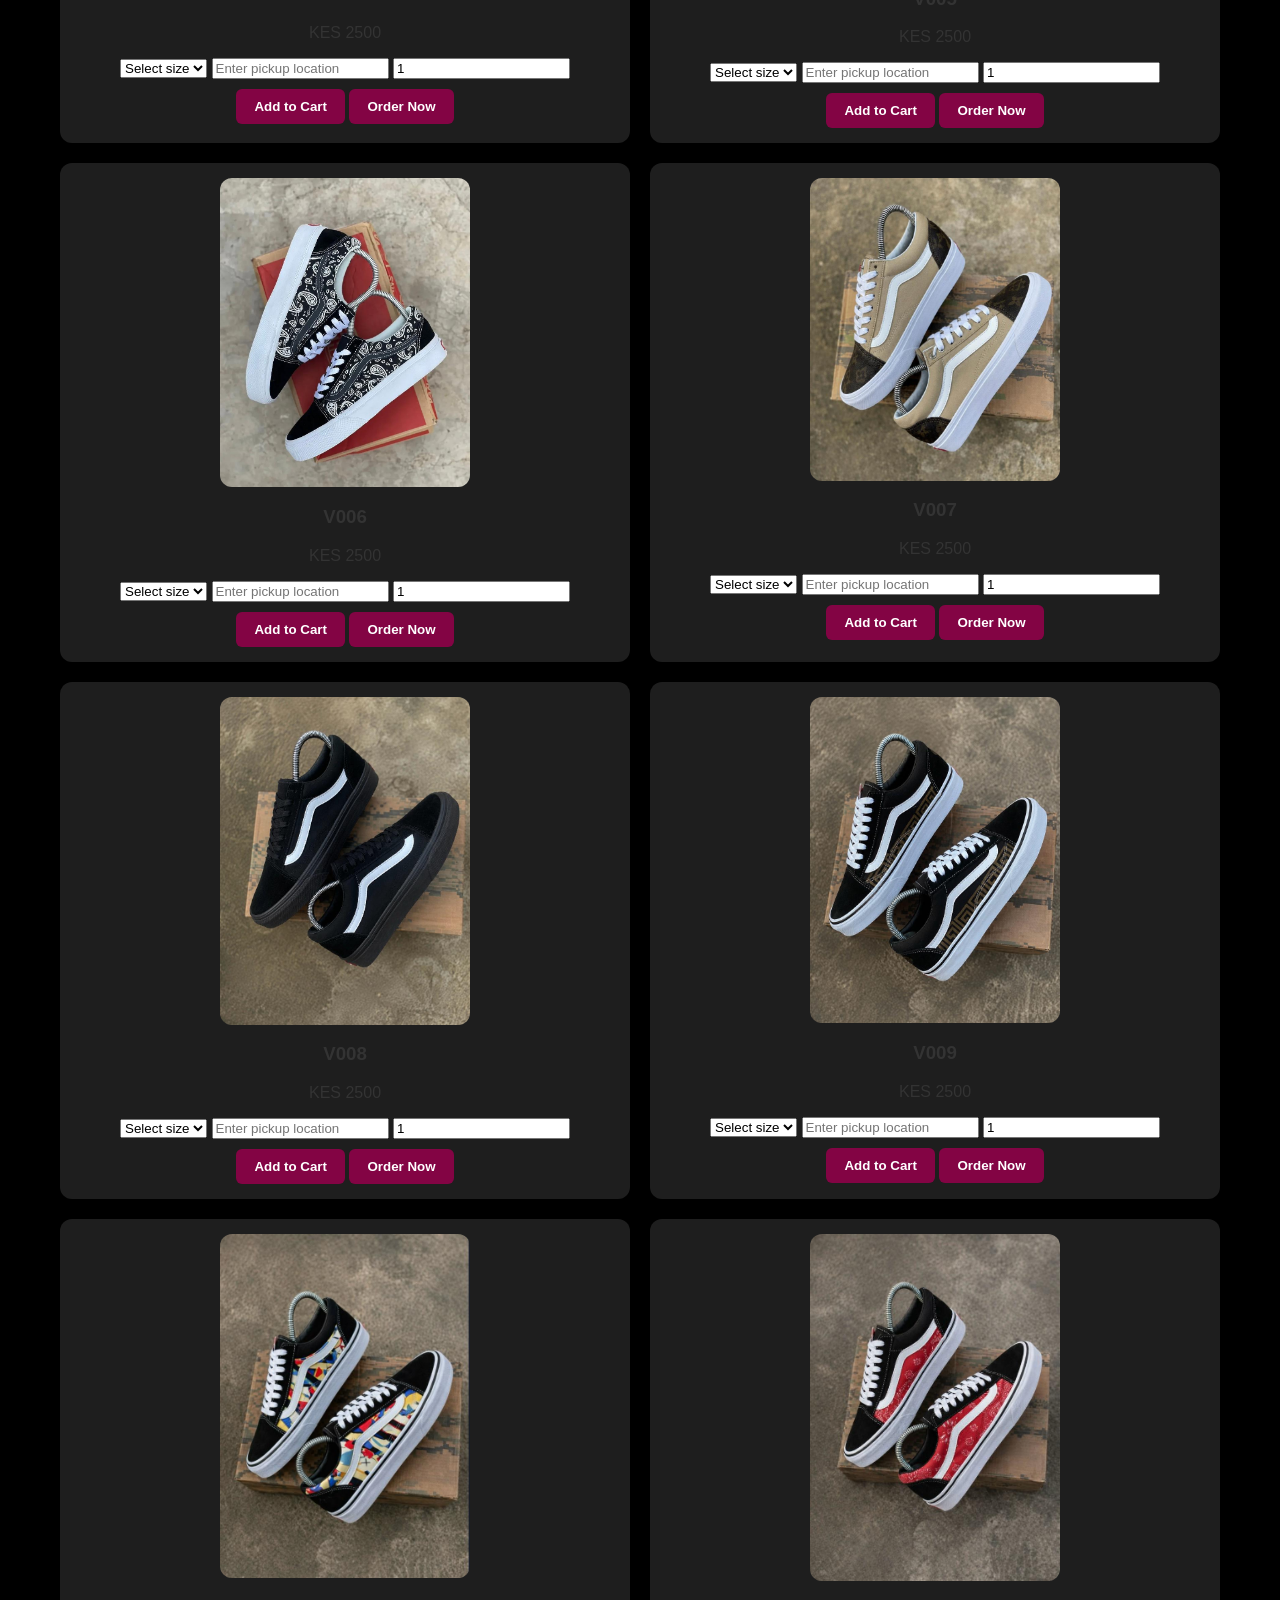
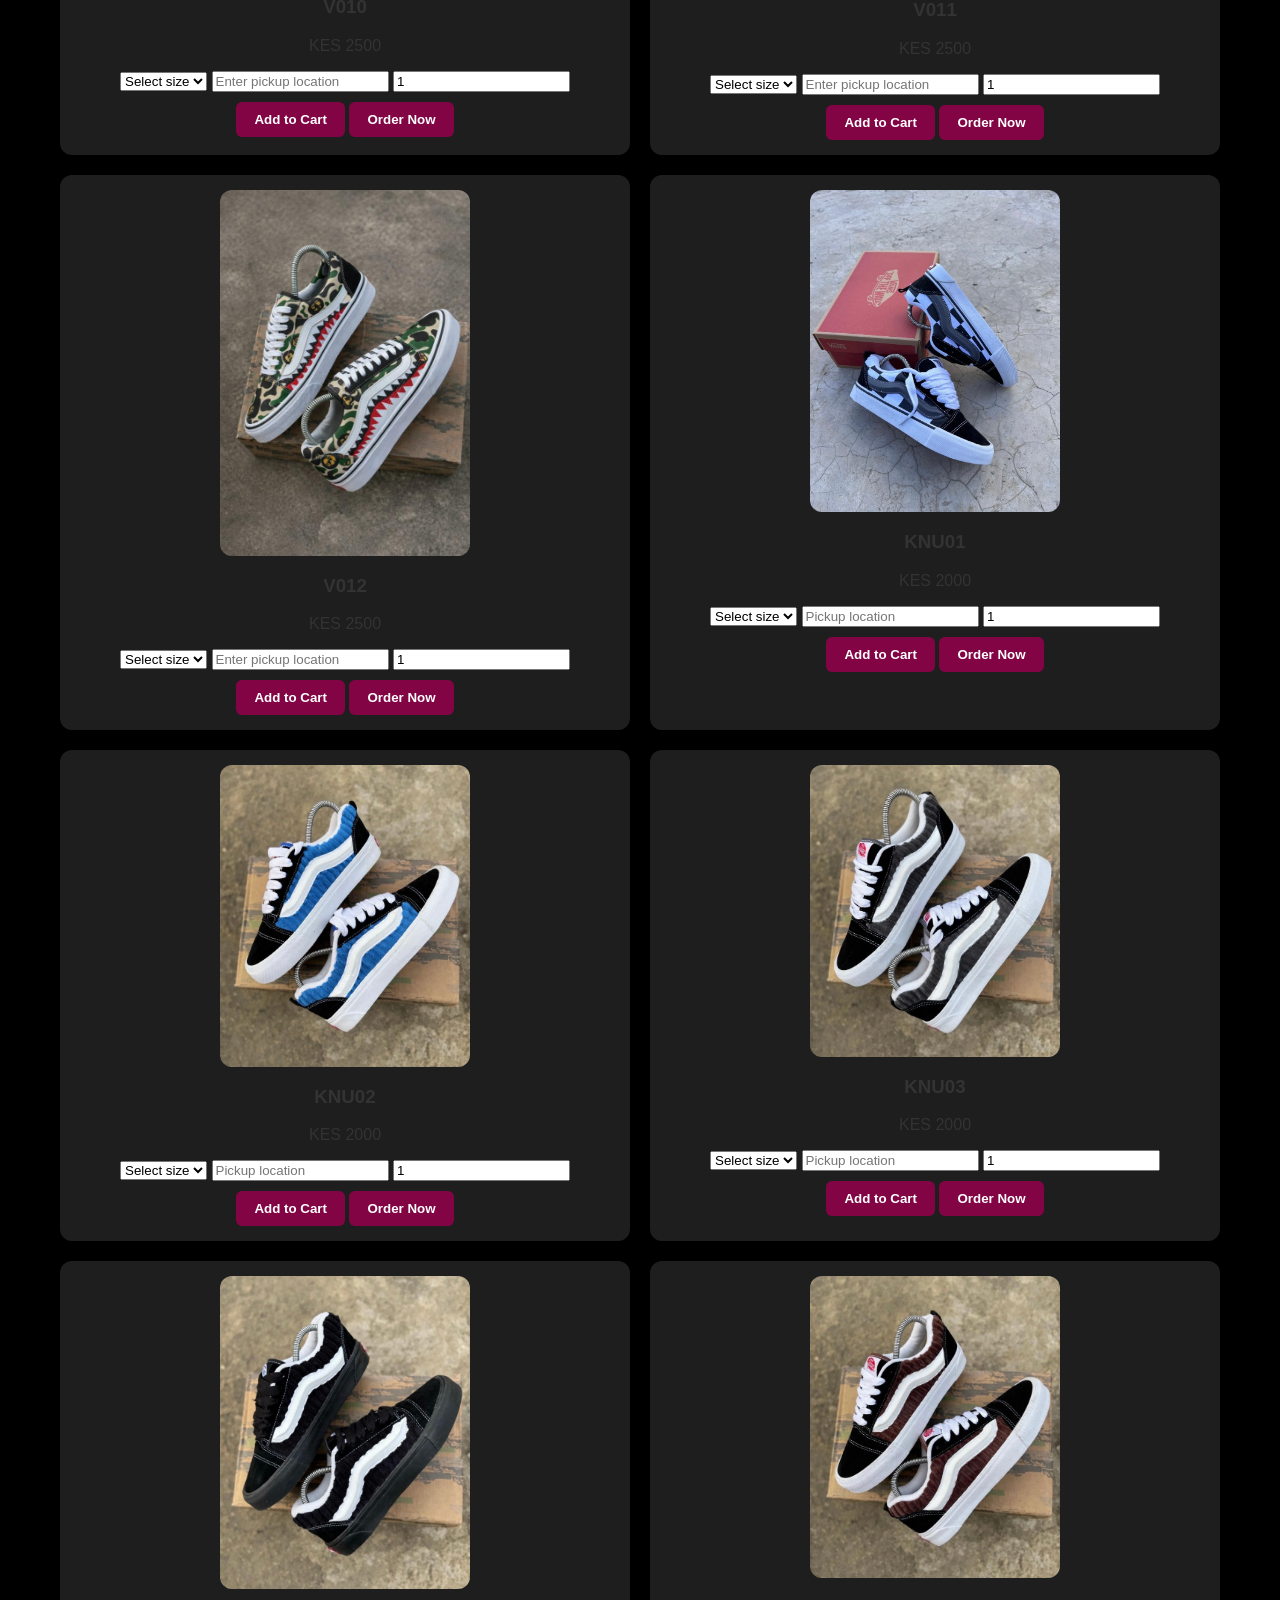
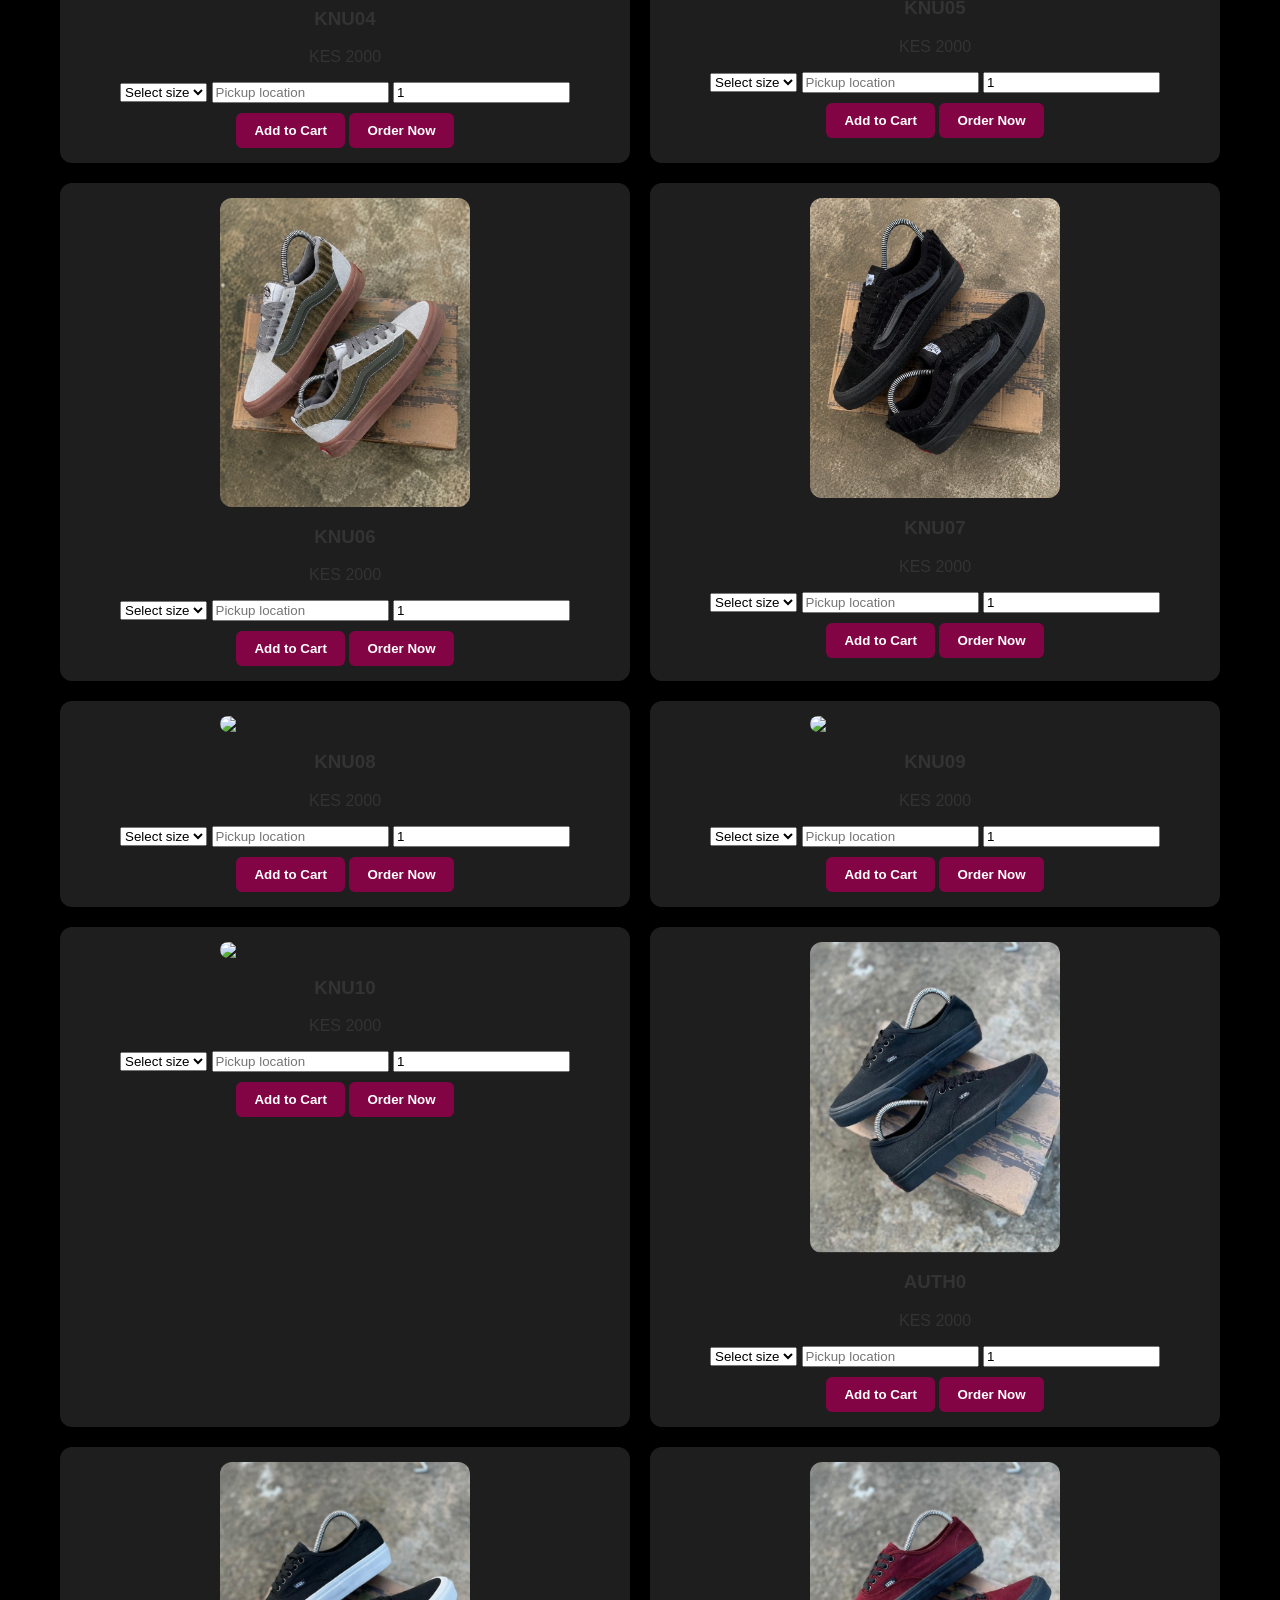
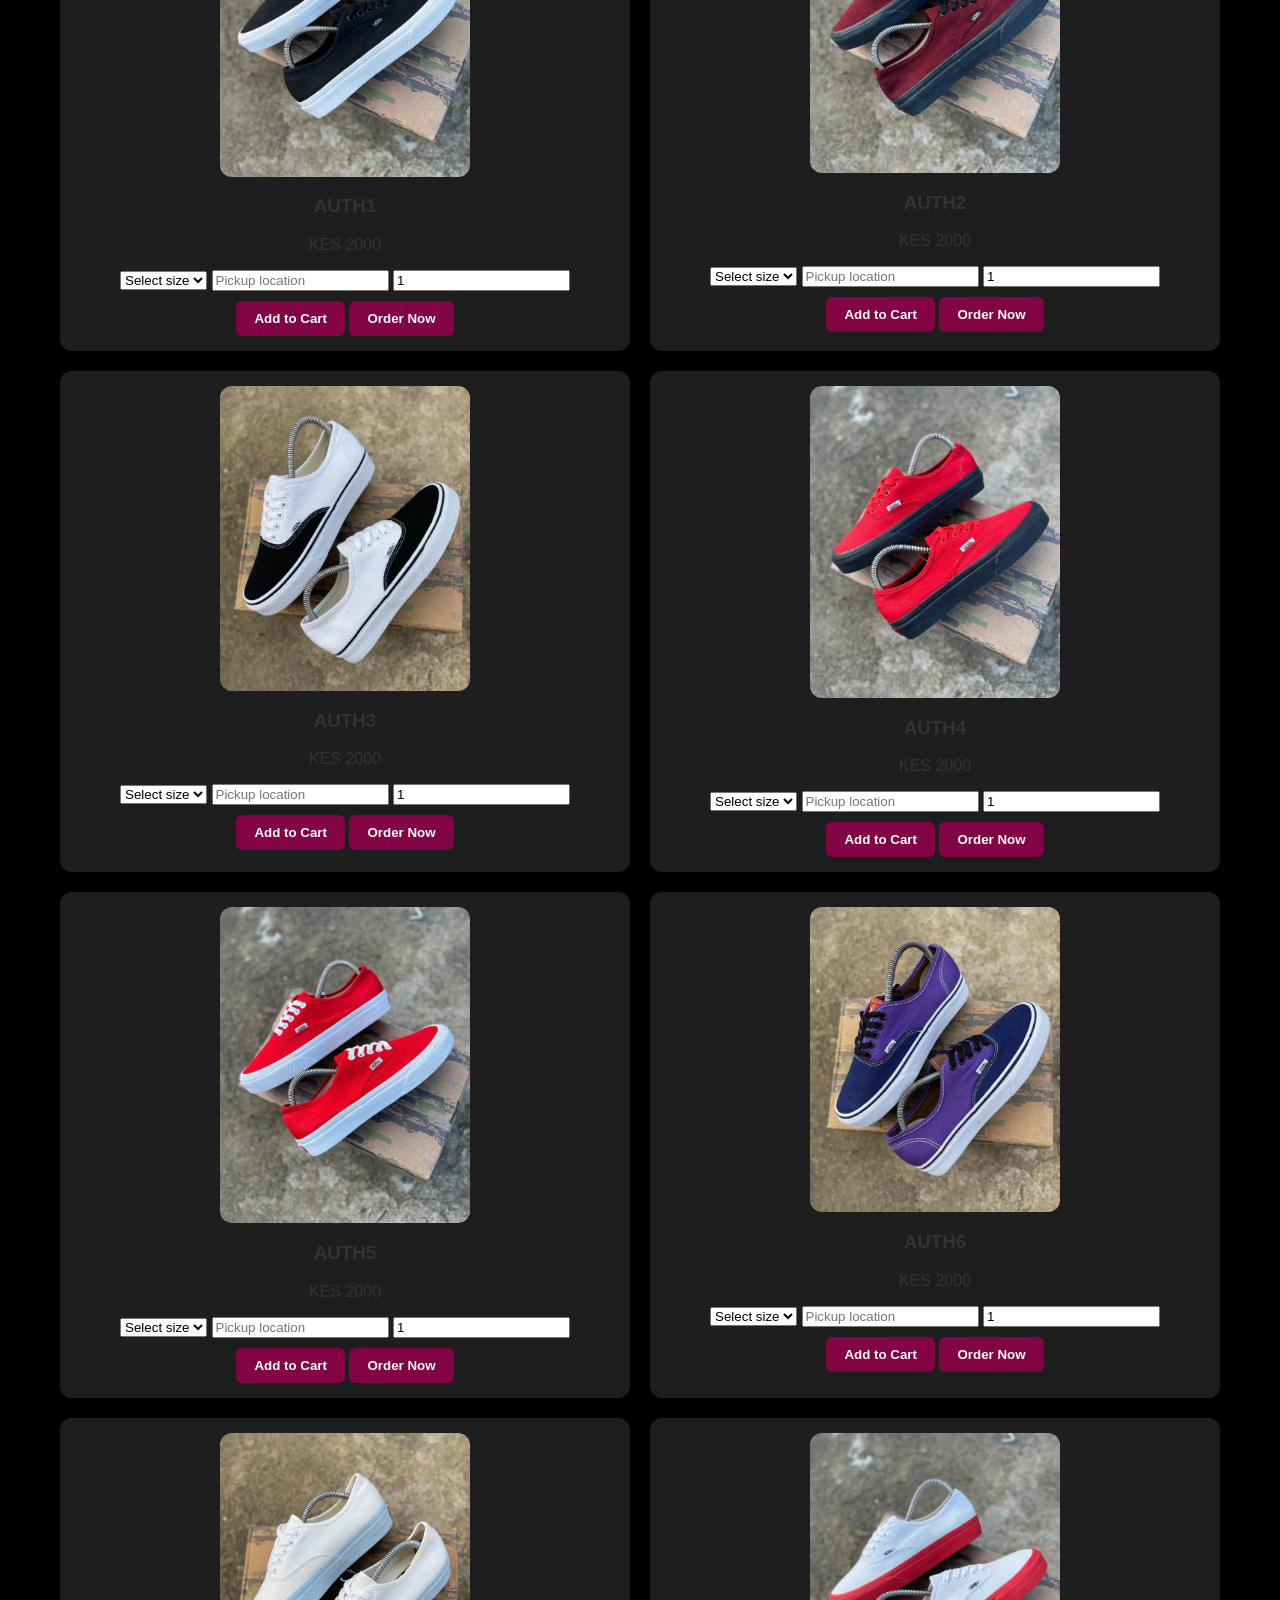
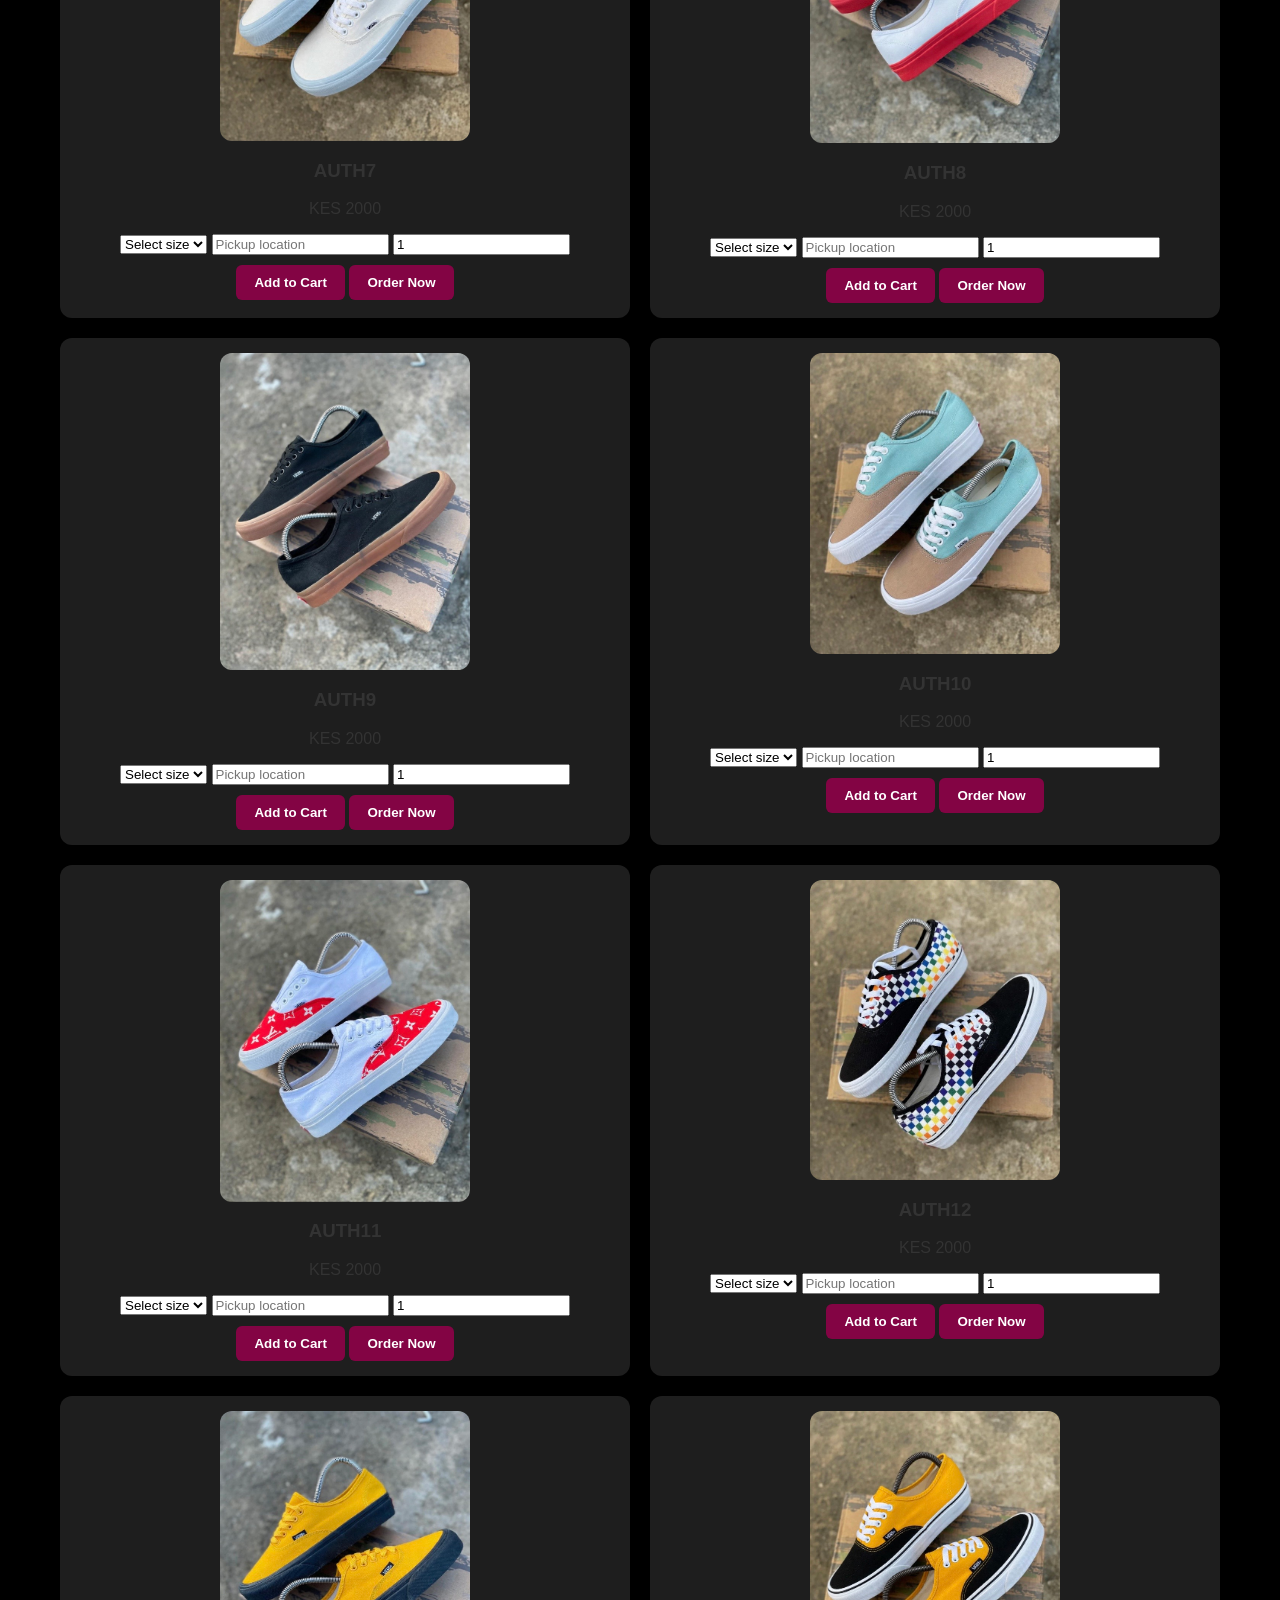
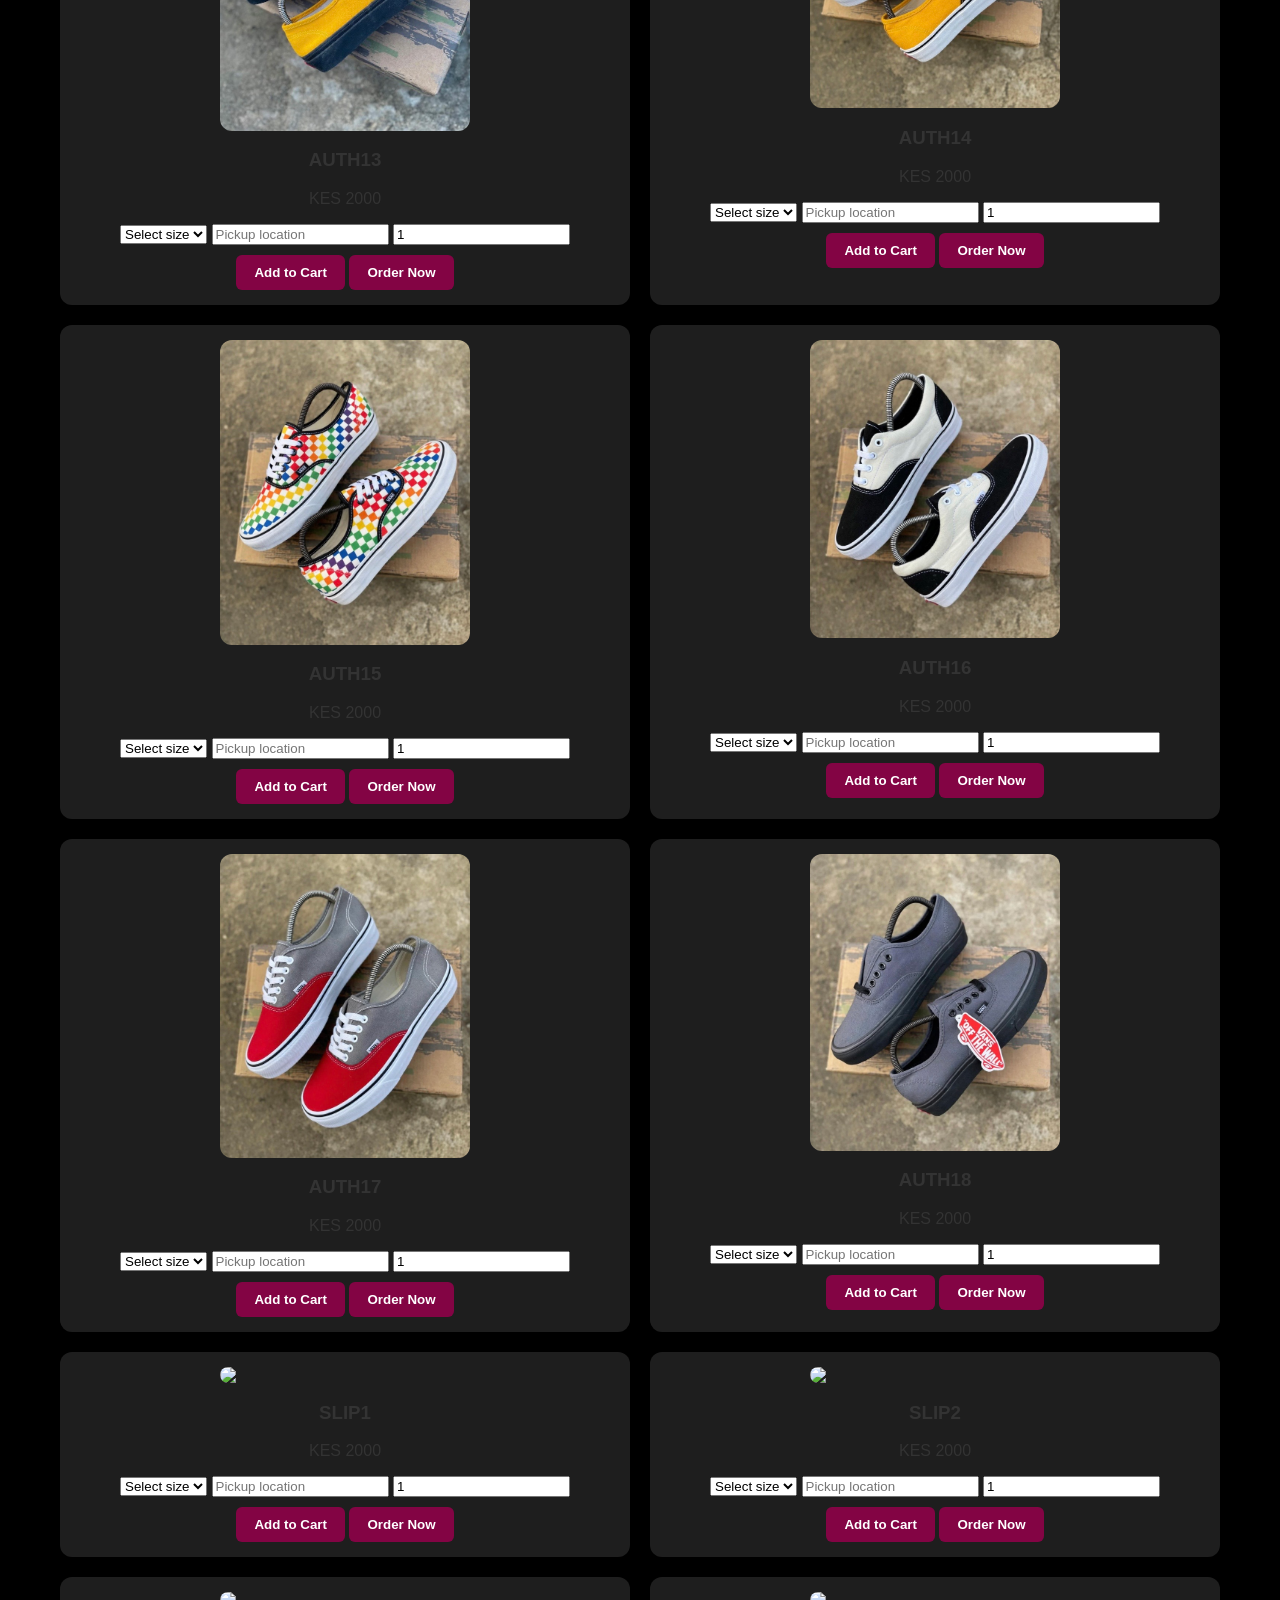
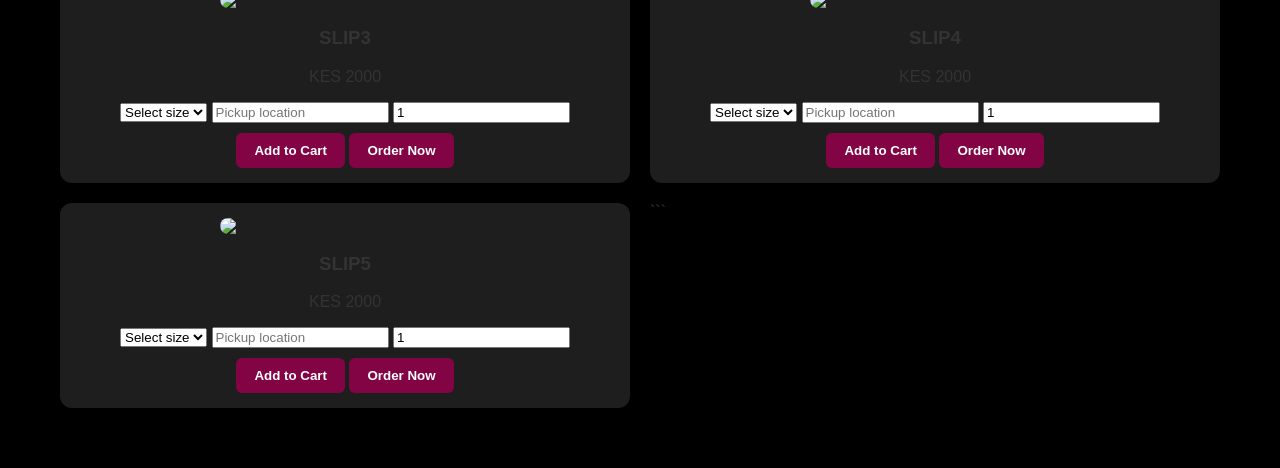
==== commit ba84b507: "Add files via upload" ====
--- a/catalogue.html
+++ b/catalogue.html
@@ -1,4 +1,5 @@
 <!DOCTYPE html>
+
 <html lang="en">
 <head>
   <meta charset="UTF-8">
@@ -22,690 +23,676 @@
   <button onclick="location.href='index.html'" class="back-home">← Back to Home</button>
 
   <!-- FILTER BUTTONS -->
+
   <div class="filter-buttons">
     <button onclick="filterShoes('all')">All</button>
     <button onclick="filterShoes('classic')">Vans Classic</button>
     <button onclick="filterShoes('knu')">Knu Vans</button>
     <button onclick="filterShoes('authentic')">Authentic Vans</button>
+    <button onclick="filterShoes('slip-on')">Slip-On Vans</button>
   </div>
 
   <div class="catalogue-grid">
 
-    <!-- ALL CURRENT SHOES = CLASSIC -->
-    <!-- Products V001–V012 -->
-
-    <div class="card product" data-category="classic">
-      <img src="images/product1.jpeg" alt="Product 1" class="product-img">
-      <h3>V001</h3>
-      <p>KES 2500</p>
-      <label for="size-V001">Size (UK):</label>
-      <select id="size-V001">
-        <option value="">Select size</option>
-        <option>UK 6</option><option>UK 7</option><option>UK 8</option><option>UK 9</option><option>UK 10</option>
-      </select>
-      <label for="location-V001">Pickup location:</label>
-      <input type="text" id="location-V001" placeholder="Enter pickup location">
-      <label for="qty-V001">Quantity:</label>
-      <input type="number" id="qty-V001" min="1" value="1">
-      <button onclick="addToCart('V001')">Add to Cart</button>
-      <button onclick="order('V001')">Order Now</button>
-    </div>
-
-    <div class="card product" data-category="classic">
-      <img src="images/product2.jpeg" alt="Product 2" class="product-img">
-      <h3>V002</h3>
-      <p>KES 2500</p>
-      <select id="size-V002">
-        <option value="">Select size</option>
-        <option>UK 6</option><option>UK 7</option><option>UK 8</option><option>UK 9</option><option>UK 10</option>
-      </select>
-      <input type="text" id="location-V002" placeholder="Enter pickup location">
-      <input type="number" id="qty-V002" min="1" value="1">
-      <button onclick="addToCart('V002')">Add to Cart</button>
-      <button onclick="order('V002')">Order Now</button>
-    </div>
-
-    <!-- Repeat same edit for ALL (already done below) -->
-
-    <div class="card product" data-category="classic">
-      <img src="images/product3.jpeg" class="product-img">
-      <h3>V003</h3>
-      <p>KES 2500</p>
-      <select id="size-V003"><option>Select size</option></select>
-      <input type="text" id="location-V003" placeholder="Enter pickup location">
-      <input type="number" id="qty-V003" min="1" value="1">
-      <button onclick="addToCart('V003')"></button>
-      <button onclick="order('V003')">Order Now</button>
-    </div>
-
-    <div class="card product" data-category="classic">
-      <img src="images/product4.jpeg" class="product-img">
-      <h3>V004</h3>
-      <p>KES 2500</p>
-      <select id="size-V004"><option>Select size</option></select>
-      <input type="text" id="location-V004" placeholder="Enter pickup location">
-      <input type="number" id="qty-V004" min="1" value="1">
-      <button onclick="addToCart('V004')">Add to Cart</button>
-      <button onclick="order('V004')">Order Now</button>
-    </div>
-
-    <div class="card product" data-category="classic">
-      <img src="images/product5.jpeg" class="product-img">
-      <h3>V005</h3>
-      <p>KES 2500</p>
-      <select id="size-V005"><option>Select size</option></select>
-      <input type="text" id="location-V005" placeholder="Enter pickup location">
-      <input type="number" id="qty-V005" min="1" value="1">
-      <button onclick="addToCart('V005')">Add to Cart</button>
-      <button onclick="order('V005')">Order Now</button>
-    </div>
-
-    <div class="card product" data-category="classic">
-      <img src="images/product6.jpeg" class="product-img">
-      <h3>V006</h3>
-      <p>KES 2500</p>
-      <select id="size-V006"><option>Select size</option></select>
-      <input type="text" id="location-V006" placeholder="Enter pickup location">
-      <input type="number" id="qty-V006" min="1" value="1">
-      <button onclick="addToCart('V006')">Add to Cart</button>
-      <button onclick="order('V006')">Order Now</button>
-    </div>
-
-    <div class="card product" data-category="classic">
-      <img src="images/product7.jpeg" class="product-img">
-      <h3>V007</h3>
-      <p>KES 2500</p>
-      <select id="size-V007"><option>Select size</option></select>
-      <input type="text" id="location-V007" placeholder="Enter pickup location">
-      <input type="number" id="qty-V007" min="1" value="1">
-      <button onclick="addToCart('V007')">Add to Cart</button>
-      <button onclick="order('V007')">Order Now</button>
-    </div>
-
-    <div class="card product" data-category="classic">
-      <img src="images/product8.jpeg" class="product-img">
-      <h3>V008</h3>
-      <p>KES 2500</p>
-      <select id="size-V008"><option>Select size</option></select>
-      <input type="text" id="location-V008" placeholder="Enter pickup location">
-      <input type="number" id="qty-V008" min="1" value="1">
-      <button onclick="addToCart('V008')">Add to Cart</button>
-      <button onclick="order('V008')">Order Now</button>
-    </div>
-
-    <div class="card product" data-category="classic">
-      <img src="images/product9.jpeg" class="product-img">
-      <h3>V009</h3>
-      <p>KES 2500</p>
-      <select id="size-V009"><option>Select size</option></select>
-      <input type="text" id="location-V009" placeholder="Enter pickup location">
-      <input type="number" id="qty-V009" min="1" value="1">
-      <button onclick="addToCart('V009')">Add to Cart</button>
-      <button onclick="order('V009')">Order Now</button>
-    </div>
-
-    <div class="card product" data-category="classic">
-      <img src="images/product10.jpeg" class="product-img">
-      <h3>V010</h3>
-      <p>KES 2500</p>
-      <select id="size-V010"><option>Select size</option></select>
-      <input type="text" id="location-V010" placeholder="Enter pickup location">
-      <input type="number" id="qty-V010" min="1" value="1">
-      <button onclick="addToCart('V010')">Add to Cart</button>
-      <button onclick="order('V010')">Order Now</button>
-    </div>
-
-    <div class="card product" data-category="classic">
-      <img src="images/product11.jpeg" class="product-img">
-      <h3>V011</h3>
-      <p>KES 2500</p>
-      <select id="size-V011"><option>Select size</option></select>
-      <input type="text" id="location-V011" placeholder="Enter pickup location">
-      <input type="number" id="qty-V011" min="1" value="1">
-      <button onclick="addToCart('V011')">Add to Cart</button>
-      <button onclick="order('V011')">Order Now</button>
-    </div>
-
-    <div class="card product" data-category="classic">
-      <img src="images/product12.jpeg" class="product-img">
-      <h3>V012</h3>
-      <p>KES 2500</p>
-      <select id="size-V012"><option>Select size</option></select>
-      <input type="text" id="location-V012" placeholder="Enter pickup location">
-      <input type="number" id="qty-V012" min="1" value="1">
-      <button onclick="addToCart('V012')">Add to Cart</button>
-      <button onclick="order('V012')">Order Now</button>
-    </div>
-
-    <!-- ===================== -->
-    <!-- KNU VANS (NEW FORMAT) -->
-    <!-- ===================== -->
-
-    <div class="card product" data-category="knu">
-      <img src="images/knu1.jpeg" class="product-img">
-      <h3>KNU01</h3>
-      <p>KES 2000</p>
-      <select id="size-KNU01">
-        <option>Select size</option>
-        <option>UK 6</option><option>UK 7</option>
-        <option>UK 8</option><option>UK 9</option>
-      </select>
-      <input type="text" id="location-KNU01" placeholder="Pickup location">
-      <input type="number" id="qty-KNU01" min="1" value="1">
-      <button onclick="addToCart('KNU01')">Add to Cart</button>
-      <button onclick="order('KNU01')">Order Now</button>
-    </div>
-
-    <div class="card product" data-category="knu">
-      <img src="images/knu2.jpeg" class="product-img">
-      <h3>KNU02</h3>
-      <p>KES 2000</p>
-      <select id="size-KNU02">
-        <option>Select size</option>
-        <option>UK 6</option><option>UK 7</option>
-        <option>UK 8</option><option>UK 9</option>
-      </select>
-      <input type="text" id="location-KNU02" placeholder="Pickup location">
-      <input type="number" id="qty-KNU02" min="1" value="1">
-      <button onclick="addToCart('KNU02')">Add to Cart</button>
-      <button onclick="order('KNU02')">Order Now</button>
-    </div>
-
-    <div class="card product" data-category="knu">
-      <img src="images/knu3.jpeg" class="product-img">
-      <h3>KNU03</h3>
-      <p>KES 2000</p>
-      <select id="size-KNU03">
-        <option>Select size</option>
-        <option>UK 6</option><option>UK 7</option>
-        <option>UK 8</option><option>UK 9</option>
-      </select>
-      <input type="text" id="location-KNU03" placeholder="Pickup location">
-      <input type="number" id="qty-KNU03" min="1" value="1">
-      <button onclick="addToCart('KNU03')">Add to Cart</button>
-      <button onclick="order('KNU03')">Order Now</button>
-    </div>
-
-    <div class="card product" data-category="knu">
-      <img src="images/knu4.jpeg" class="product-img">
-      <h3>KNU04</h3>
-      <p>KES 2000</p>
-      <select id="size-KNU04">
-        <option>Select size</option>
-        <option>UK 6</option><option>UK 7</option>
-        <option>UK 8</option><option>UK 9</option>
-      </select>
-      <input type="text" id="location-KNU04" placeholder="Pickup location">
-      <input type="number" id="qty-KNU04" min="1" value="1">
-      <button onclick="addToCart('KNU04')">Add to Cart</button>
-      <button onclick="order('KNU04')">Order Now</button>
-    </div>
-
-    <div class="card product" data-category="knu">
-      <img src="images/knu5.jpeg" class="product-img">
-      <h3>KNU05</h3>
-      <p>KES 2000</p>
-      <select id="size-KNU05">
-        <option>Select size</option>
-        <option>UK 6</option><option>UK 7</option>
-        <option>UK 8</option><option>UK 9</option>
-      </select>
-      <input type="text" id="location-KNU05" placeholder="Pickup location">
-      <input type="number" id="qty-KNU05" min="1" value="1">
-      <button onclick="addToCart('KNU05')">Add to Cart</button>
-      <button onclick="order('KNU05')">Order Now</button>
-    </div>
-
-    <div class="card product" data-category="knu">
-      <img src="images/knu6.jpeg" class="product-img">
-      <h3>KNU06</h3>
-      <p>KES 2000</p>
-      <select id="size-KNU06">
-        <option>Select size</option>
-        <option>UK 6</option><option>UK 7</option>
-        <option>UK 8</option><option>UK 9</option>
-      </select>
-      <input type="text" id="location-KNU06" placeholder="Pickup location">
-      <input type="number" id="qty-KNU06" min="1" value="1">
-      <button onclick="addToCart('KNU06')">Add to Cart</button>
-      <button onclick="order('KNU06')">Order Now</button>
-    </div>
-
-    <div class="card product" data-category="knu">
-      <img src="images/knu7.jpeg" class="product-img">
-      <h3>KNU07</h3>
-      <p>KES 2000</p>
-      <select id="size-KNU07">
-        <option>Select size</option>
-        <option>UK 6</option><option>UK 7</option>
-        <option>UK 8</option><option>UK 9</option>
-      </select>
-      <input type="text" id="location-KNU07" placeholder="Pickup location">
-      <input type="number" id="qty-KNU07" min="1" value="1">
-      <button onclick="addToCart('KNU07')">Add to Cart</button>
-      <button onclick="order('KNU07')">Order Now</button>
-    </div>
-
-    <div class="card product" data-category="knu">
-      <img src="images/knu8.jpeg" class="product-img">
-      <h3>KNU08</h3>
-      <p>KES 2000</p>
-      <select id="size-KNU08">
-        <option>Select size</option>
-        <option>UK 6</option><option>UK 7</option>
-        <option>UK 8</option><option>UK 9</option>
-      </select>
-      <input type="text" id="location-KNU08" placeholder="Pickup location">
-      <input type="number" id="qty-KNU08" min="1" value="1">
-      <button onclick="addToCart('KNU08')">Add to Cart</button>
-      <button onclick="order('KNU08')">Order Now</button>
-    </div>
-
-    <div class="card product" data-category="knu">
-      <img src="images/knu9.jpeg" class="product-img">
-      <h3>KNU09</h3>
-      <p>KES 2000</p>
-      <select id="size-KNU09">
-        <option>Select size</option>
-        <option>UK 6</option><option>UK 7</option>
-        <option>UK 8</option><option>UK 9</option>
-      </select>
-      <input type="text" id="location-KNU09" placeholder="Pickup location">
-      <input type="number" id="qty-KNU09" min="1" value="1">
-      <button onclick="addToCart('KNU09')">Add to Cart</button>
-      <button onclick="order('KNU09')">Order Now</button>
-    </div>
-
-    <div class="card product" data-category="knu">
-      <img src="images/knu10.jpeg" class="product-img">
-      <h3>KNU10</h3>
-      <p>KES 2000</p>
-      <select id="size-KNU10">
-        <option>Select size</option>
-        <option>UK 6</option><option>UK 7</option>
-        <option>UK 8</option><option>UK 9</option>
-      </select>
-      <input type="text" id="location-KNU10" placeholder="Pickup location">
-      <input type="number" id="qty-KNU10" min="1" value="1">
-      <button onclick="addToCart('KNU10')">Add to Cart</button>
-      <button onclick="order('KNU10')">Order Now</button>
-    </div>
-
-        <!-- ===================== -->
-    <!-- AUTHENTIC VANS (NEW FORMAT) -->
-    <!-- ===================== -->
-
-    <div class="card product" data-category="knu">
-      <img src="images/auth0.jpeg" class="product-img">
-      <h3>AUTH0</h3>
-      <p>KES 2000</p>
-      <select id="size-AUTH0">
-        <option>Select size</option>
-        <option>UK 6</option><option>UK 7</option>
-        <option>UK 8</option><option>UK 9</option>
-      </select>
-      <input type="text" id="location-AUTH0" placeholder="Pickup location">
-      <input type="number" id="qty-AUTH0" min="1" value="1">
-      <button onclick="addToCart('AUTH0')">Add to Cart</button>
-      <button onclick="order('AUTH0')">Order Now</button>
-    </div>
-
-    <div class="card product" data-category="knu">
-      <img src="images/auth1.jpeg" class="product-img">
-      <h3>AUTH1</h3>
-      <p>KES 2000</p>
-      <select id="size-AUTH1">
-        <option>Select size</option>
-        <option>UK 6</option><option>UK 7</option>
-        <option>UK 8</option><option>UK 9</option>
-      </select>
-      <input type="text" id="location-AUTH1" placeholder="Pickup location">
-      <input type="number" id="qty-AUTH1" min="1" value="1">
-      <button onclick="addToCart('AUTH1')">Add to Cart</button>
-      <button onclick="order('AUTH1')">Order Now</button>
-    </div>
-
-    <div class="card product" data-category="knu">
-      <img src="images/auth2.jpeg" class="product-img">
-      <h3>AUTH2</h3>
-      <p>KES 2000</p>
-      <select id="size-AUTH2">
-        <option>Select size</option>
-        <option>UK 6</option><option>UK 7</option>
-        <option>UK 8</option><option>UK 9</option>
-      </select>
-      <input type="text" id="location-AUTH2" placeholder="Pickup location">
-      <input type="number" id="qty-AUTH2" min="1" value="1">
-      <button onclick="addToCart('AUTH2')">Add to Cart</button>
-      <button onclick="order('AUTH2')">Order Now</button>
-    </div>
-
-    <div class="card product" data-category="knu">
-      <img src="images/auth3.jpeg" class="product-img">
-      <h3>AUTH3</h3>
-      <p>KES 2000</p>
-      <select id="size-AUTH3">
-        <option>Select size</option>
-        <option>UK 6</option><option>UK 7</option>
-        <option>UK 8</option><option>UK 9</option>
-      </select>
-      <input type="text" id="location-AUTH3" placeholder="Pickup location">
-      <input type="number" id="qty-AUTH3" min="1" value="1">
-      <button onclick="addToCart('AUTH3')">Add to Cart</button>
-      <button onclick="order('AUTH3')">Order Now</button>
-    </div>
-
-    <div class="card product" data-category="knu">
-      <img src="images/auth4.jpeg" class="product-img">
-      <h3>AUTH4</h3>
-      <p>KES 2000</p>
-      <select id="size-AUTH4">
-        <option>Select size</option>
-        <option>UK 6</option><option>UK 7</option>
-        <option>UK 8</option><option>UK 9</option>
-      </select>
-      <input type="text" id="location-AUTH4" placeholder="Pickup location">
-      <input type="number" id="qty-AUTH4" min="1" value="1">
-      <button onclick="addToCart('AUTH4')">Add to Cart</button>
-      <button onclick="order('AUTH4')">Order Now</button>
-    </div>
-
-    <div class="card product" data-category="knu">
-      <img src="images/auth5.jpeg" class="product-img">
-      <h3>AUTH5</h3>
-      <p>KES 2000</p>
-      <select id="size-AUTH5">
-        <option>Select size</option>
-        <option>UK 6</option><option>UK 7</option>
-        <option>UK 8</option><option>UK 9</option>
-      </select>
-      <input type="text" id="location-AUTH5" placeholder="Pickup location">
-      <input type="number" id="qty-AUTH5" min="1" value="1">
-      <button onclick="addToCart('AUTH5')">Add to Cart</button>
-      <button onclick="order('AUTH5')">Order Now</button>
-    </div>
-
-    <div class="card product" data-category="knu">
-      <img src="images/auth6.jpeg" class="product-img">
-      <h3>AUTH6</h3>
-      <p>KES 2000</p>
-      <select id="size-AUTH6">
-        <option>Select size</option>
-        <option>UK 6</option><option>UK 7</option>
-        <option>UK 8</option><option>UK 9</option>
-      </select>
-      <input type="text" id="location-AUTH6" placeholder="Pickup location">
-      <input type="number" id="qty-AUTH6" min="1" value="1">
-      <button onclick="addToCart('AUTH6')">Add to Cart</button>
-      <button onclick="order('AUTH6')">Order Now</button>
-    </div>
-
-    <div class="card product" data-category="knu">
-      <img src="images/auth7.jpeg" class="product-img">
-      <h3>AUTH7</h3>
-      <p>KES 2000</p>
-      <select id="size-AUTH7">
-        <option>Select size</option>
-        <option>UK 6</option><option>UK 7</option>
-        <option>UK 8</option><option>UK 9</option>
-      </select>
-      <input type="text" id="location-AUTH7" placeholder="Pickup location">
-      <input type="number" id="qty-AUTH7" min="1" value="1">
-      <button onclick="addToCart('AUTH7')">Add to Cart</button>
-      <button onclick="order('AUTH7')">Order Now</button>
-    </div>
-
-    <div class="card product" data-category="knu">
-      <img src="images/auth8.jpeg" class="product-img">
-      .jpeg" class="product-img">
-      <h3>AUTH8</h3>
-      <p>KES 2000</p>
-      <select id="size-AUTH8">
-        <option>Select size</option>
-        <option>UK 6</option><option>UK 7</option>
-        <option>UK 8</option><option>UK 9</option>
-      </select>
-      <input type="text" id="location-AUTH8" placeholder="Pickup location">
-      <input type="number" id="qty-AUTH8" min="1" value="1">
-      <button onclick="addToCart('AUTH8')">Add to Cart</button>
-      <button onclick="order('AUTH8')">Order Now</button>
-    </div>
-
-    <div class="card product" data-category="knu">
-      <img src="images/auth9.jpeg" class="product-img">
-      <h3>AUTH9</h3>
-      <p>KES 2000</p>
-      <select id="size-AUTH9">
-        <option>Select size</option>
-        <option>UK 6</option><option>UK 7</option>
-        <option>UK 8</option><option>UK 9</option>
-      </select>
-      <input type="text" id="location-AUTH9" placeholder="Pickup location">
-      <input type="number" id="qty-AUTH9" min="1" value="1">
-      <button onclick="addToCart('AUTH9')">Add to Cart</button>
-      <button onclick="order('AUTH9')">Order Now</button>
-    </div>
-
-    <div class="card product" data-category="knu">
-      <img src="images/auth10.jpeg" class="product-img">
-      <h3>AUTH10</h3>
-      <p>KES 2000</p>
-      <select id="size-AUTH10">
-        <option>Select size</option>
-        <option>UK 6</option><option>UK 7</option>
-        <option>UK 8</option><option>UK 9</option>
-      </select>
-      <input type="text" id="location-AUTH10" placeholder="Pickup location">
-      <input type="number" id="qty-AUTH10" min="1" value="1">
-      <button onclick="addToCart('AUTH10')">Add to Cart</button>
-      <button onclick="order('AUTH10')">Order Now</button>
-    </div>
-
-    <div class="card product" data-category="knu">
-      <img src="images/auth11.jpeg" class="product-img">
-      <h3>AUTH11</h3>
-      <p>KES 2000</p>
-      <select id="size-AUTH11">
-        <option>Select size</option>
-        <option>UK 6</option><option>UK 7</option>
-        <option>UK 8</option><option>UK 9</option>
-      </select>
-      <input type="text" id="location-AUTH11" placeholder="Pickup location">
-      <input type="number" id="qty-AUTH11" min="1" value="1">
-      <button onclick="addToCart('AUTH11')">Add to Cart</button>
-      <button onclick="order('AUTH11')">Order Now</button>
-    </div>
-
-    <div class="card product" data-category="knu">
-      <img src="images/auth0.jpeg" class="product-img">
-      <h3>AUTH0</h3>
-      <p>KES 2000</p>
-      <select id="size-AUTH12">
-        <option>Select size</option>
-        <option>UK 6</option><option>UK 7</option>
-        <option>UK 8</option><option>UK 9</option>
-      </select>
-      <input type="text" id="location-AUTH12" placeholder="Pickup location">
-      <input type="number" id="qty-AUTH12" min="1" value="1">
-      <button onclick="addToCart('AUTH12')">Add to Cart</button>
-      <button onclick="order('AUTH12')">Order Now</button>
-    </div>
-
-    <div class="card product" data-category="knu">
-      <img src="images/auth13.jpeg" class="product-img">
-      <h3>AUTH13</h3>
-      <p>KES 2000</p>
-      <select id="size-AUTH13">
-        <option>Select size</option>
-        <option>UK 6</option><option>UK 7</option>
-        <option>UK 8</option><option>UK 9</option>
-      </select>
-      <input type="text" id="location-AUTH13" placeholder="Pickup location">
-      <input type="number" id="qty-AUTH13" min="1" value="1">
-      <button onclick="addToCart('AUTH13')">Add to Cart</button>
-      <button onclick="order('AUTH13')">Order Now</button>
-    </div>
-
-    <div class="card product" data-category="knu">
-      <img src="images/auth14.jpeg" class="product-img">
-      <h3>AUTH14</h3>
-      <p>KES 2000</p>
-      <select id="size-AUTH14">
-        <option>Select size</option>
-        <option>UK 6</option><option>UK 7</option>
-        <option>UK 8</option><option>UK 9</option>
-      </select>
-      <input type="text" id="location-AUTH14" placeholder="Pickup location">
-      <input type="number" id="qty-AUTH14" min="1" value="1">
-      <button onclick="addToCart('AUTH14')">Add to Cart</button>
-      <button onclick="order('AUTH14')">Order Now</button>
-    </div>
-
-    <div class="card product" data-category="knu">
-      <img src="images/auth15.jpeg" class="product-img">
-      <h3>AUTH15</h3>
-      <p>KES 2000</p>
-      <select id="size-AUTH15">
-        <option>Select size</option>
-        <option>UK 6</option><option>UK 7</option>
-        <option>UK 8</option><option>UK 9</option>
-      </select>
-      <input type="text" id="location-AUTH15" placeholder="Pickup location">
-      <input type="number" id="qty-AUTH15" min="1" value="1">
-      <button onclick="addToCart('AUTH15')">Add to Cart</button>
-      <button onclick="order('AUTH15')">Order Now</button>
-    </div>
-
-    <div class="card product" data-category="knu">
-      <img src="images/auth16.jpeg" class="product-img">
-      <h3>AUTH16</h3>
-      <p>KES 2000</p>
-      <select id="size-AUTH16">
-        <option>Select size</option>
-        <option>UK 6</option><option>UK 7</option>
-        <option>UK 8</option><option>UK 9</option>
-      </select>
-      <input type="text" id="location-AUTH16" placeholder="Pickup location">
-      <input type="number" id="qty-AUTH16" min="1" value="1">
-      <button onclick="addToCart('AUTH16')">Add to Cart</button>
-      <button onclick="order('AUTH16')">Order Now</button>
-    </div>
-
-    <div class="card product" data-category="knu">
-      <img src="images/auth17.jpeg" class="product-img">
-      <h3>AUTH17</h3>
-      <p>KES 2000</p>
-      <select id="size-AUTH17">
-        <option>Select size</option>
-        <option>UK 6</option><option>UK 7</option>
-        <option>UK 8</option><option>UK 9</option>
-      </select>
-      <input type="text" id="location-AUTH17" placeholder="Pickup location">
-      <input type="number" id="qty-AUTH17" min="1" value="1">
-      <button onclick="addToCart('AUTH17')">Add to Cart</button>
-      <button onclick="order('AUTH17')">Order Now</button>
-    </div>
-
-     <div class="card product" data-category="knu">
-      <img src="images/auth18.jpeg" class="product-img">
-      <h3>AUTH18</h3>
-      <p>KES 2000</p>
-      <select id="size-AUTH18">
-        <option>Select size</option>
-        <option>UK 6</option><option>UK 7</option>
-        <option>UK 8</option><option>UK 9</option>
-      </select>
-      <input type="text" id="location-AUTH18" placeholder="Pickup location">
-      <input type="number" id="qty-AUTH18" min="1" value="1">
-      <button onclick="addToCart('AUTH18')">Add to Cart</button>
-      <button onclick="order('AUTH18')">Order Now</button>
-    </div>
-
-
-            <!-- ===================== -->
-    <!-- SLIP ON VANS (NEW FORMAT) -->
-    <!-- ===================== -->
-
-
-<div class="card product" data-category="knu">
-      <img src="images/slip1.jpeg" class="product-img">
-      <h3>SLIP1</h3>
-      <p>KES 2000</p>
-      <select id="size-SLIP1">
-        <option>Select size</option>
-        <option>UK 6</option><option>UK 7</option>
-        <option>UK 8</option><option>UK 9</option>
-      </select>
-      <input type="text" id="location-SLIP1" placeholder="Pickup location">
-      <input type="number" id="qty-SLIP1" min="1" value="1">
-      <button onclick="addToCart('SLIP1')">Add to Cart</button>
-      <button onclick="order('SLIP1')">Order Now</button>
-    </div>
-
-    <div class="card product" data-category="knu">
-      <img src="images/slip2.jpeg" class="product-img">
-      <h3>SLIP2</h3>
-      <p>KES 2000</p>
-      <select id="size-SLIP2">
-        <option>Select size</option>
-        <option>UK 6</option><option>UK 7</option>
-        <option>UK 8</option><option>UK 9</option>
-      </select>
-      <input type="text" id="location-SLIP2" placeholder="Pickup location">
-      <input type="number" id="qty-SLIP2" min="1" value="1">
-      <button onclick="addToCart('SLIP2')">Add to Cart</button>
-      <button onclick="order('SLIP2')">Order Now</button>
-    </div>
-
-
-    <div class="card product" data-category="knu">
-      <img src="images/slip3.jpeg" class="product-img">
-      <h3>SLIP3</h3>
-      <p>KES 2000</p>
-      <select id="size-SLIP3">
-        <option>Select size</option>
-        <option>UK 6</option><option>UK 7</option>
-        <option>UK 8</option><option>UK 9</option>
-      </select>
-      <input type="text" id="location-SLIP3" placeholder="Pickup location">
-      <input type="number" id="qty-SLIP3" min="1" value="1">
-      <button onclick="addToCart('SLIP3')">Add to Cart</button>
-      <button onclick="order('SLIP3')">Order Now</button>
-    </div>
-
-    <div class="card product" data-category="knu">
-      <img src="images/slip4.jpeg" class="product-img">
-      <h3>SLIP4</h3>
-      <p>KES 2000</p>
-      <select id="size-SLIP4">
-        <option>Select size</option>
-        <option>UK 6</option><option>UK 7</option>
-        <option>UK 8</option><option>UK 9</option>
-      </select>
-      <input type="text" id="location-SLIP4" placeholder="Pickup location">
-      <input type="number" id="qty-SLIP4" min="1" value="1">
-      <button onclick="addToCart('SLIP4')">Add to Cart</button>
-      <button onclick="order('SLIP4')">Order Now</button>
-    </div>
-
-    <div class="card product" data-category="knu">
-      <img src="images/slip5.jpeg" class="product-img">
-      <h3>SLIP5</h3>
-      <p>KES 2000</p>
-      <select id="size-SLIP5">
-        <option>Select size</option>
-        <option>UK 6</option><option>UK 7</option>
-        <option>UK 8</option><option>UK 9</option>
-      </select>
-      <input type="text" id="location-SLIP5" placeholder="Pickup location">
-      <input type="number" id="qty-SLIP5" min="1" value="1">
-      <button onclick="addToCart('SLIP5')">Add to Cart</button>
-      <button onclick="order('SLIP5')">Order Now</button>
-    </div>
-
+```
+<!-- ===================== -->
+<!-- VANS CLASSIC -->
+<!-- V001–V012 -->
+<!-- ===================== -->
+
+<div class="card product" data-category="classic">
+  <img src="images/product1.jpeg" alt="Product 1" class="product-img">
+  <h3>V001</h3>
+  <p>KES 2500</p>
+  <label for="size-V001">Size (UK):</label>
+  <select id="size-V001">
+    <option value="">Select size</option>
+    <option>UK 6</option><option>UK 7</option><option>UK 8</option><option>UK 9</option><option>UK 10</option>
+  </select>
+  <label for="location-V001">Pickup location:</label>
+  <input type="text" id="location-V001" placeholder="Enter pickup location">
+  <label for="qty-V001">Quantity:</label>
+  <input type="number" id="qty-V001" min="1" value="1">
+  <button onclick="addToCart('V001')">Add to Cart</button>
+  <button onclick="order('V001')">Order Now</button>
+</div>
+
+<div class="card product" data-category="classic">
+  <img src="images/product2.jpeg" alt="Product 2" class="product-img">
+  <h3>V002</h3>
+  <p>KES 2500</p>
+  <select id="size-V002">
+    <option value="">Select size</option>
+    <option>UK 6</option><option>UK 7</option><option>UK 8</option><option>UK 9</option><option>UK 10</option>
+  </select>
+  <input type="text" id="location-V002" placeholder="Enter pickup location">
+  <input type="number" id="qty-V002" min="1" value="1">
+  <button onclick="addToCart('V002')">Add to Cart</button>
+  <button onclick="order('V002')">Order Now</button>
+</div>
+
+<div class="card product" data-category="classic">
+  <img src="images/product3.jpeg" class="product-img">
+  <h3>V003</h3>
+  <p>KES 2500</p>
+  <select id="size-V003"><option>Select size</option></select>
+  <input type="text" id="location-V003" placeholder="Enter pickup location">
+  <input type="number" id="qty-V003" min="1" value="1">
+  <button onclick="addToCart('V003')">Add to Cart</button>
+  <button onclick="order('V003')">Order Now</button>
+</div>
+
+<div class="card product" data-category="classic">
+  <img src="images/product4.jpeg" class="product-img">
+  <h3>V004</h3>
+  <p>KES 2500</p>
+  <select id="size-V004"><option>Select size</option></select>
+  <input type="text" id="location-V004" placeholder="Enter pickup location">
+  <input type="number" id="qty-V004" min="1" value="1">
+  <button onclick="addToCart('V004')">Add to Cart</button>
+  <button onclick="order('V004')">Order Now</button>
+</div>
+
+<div class="card product" data-category="classic">
+  <img src="images/product5.jpeg" class="product-img">
+  <h3>V005</h3>
+  <p>KES 2500</p>
+  <select id="size-V005"><option>Select size</option></select>
+  <input type="text" id="location-V005" placeholder="Enter pickup location">
+  <input type="number" id="qty-V005" min="1" value="1">
+  <button onclick="addToCart('V005')">Add to Cart</button>
+  <button onclick="order('V005')">Order Now</button>
+</div>
+
+<div class="card product" data-category="classic">
+  <img src="images/product6.jpeg" class="product-img">
+  <h3>V006</h3>
+  <p>KES 2500</p>
+  <select id="size-V006"><option>Select size</option></select>
+  <input type="text" id="location-V006" placeholder="Enter pickup location">
+  <input type="number" id="qty-V006" min="1" value="1">
+  <button onclick="addToCart('V006')">Add to Cart</button>
+  <button onclick="order('V006')">Order Now</button>
+</div>
+
+<div class="card product" data-category="classic">
+  <img src="images/product7.jpeg" class="product-img">
+  <h3>V007</h3>
+  <p>KES 2500</p>
+  <select id="size-V007"><option>Select size</option></select>
+  <input type="text" id="location-V007" placeholder="Enter pickup location">
+  <input type="number" id="qty-V007" min="1" value="1">
+  <button onclick="addToCart('V007')">Add to Cart</button>
+  <button onclick="order('V007')">Order Now</button>
+</div>
+
+<div class="card product" data-category="classic">
+  <img src="images/product8.jpeg" class="product-img">
+  <h3>V008</h3>
+  <p>KES 2500</p>
+  <select id="size-V008"><option>Select size</option></select>
+  <input type="text" id="location-V008" placeholder="Enter pickup location">
+  <input type="number" id="qty-V008" min="1" value="1">
+  <button onclick="addToCart('V008')">Add to Cart</button>
+  <button onclick="order('V008')">Order Now</button>
+</div>
+
+<div class="card product" data-category="classic">
+  <img src="images/product9.jpeg" class="product-img">
+  <h3>V009</h3>
+  <p>KES 2500</p>
+  <select id="size-V009"><option>Select size</option></select>
+  <input type="text" id="location-V009" placeholder="Enter pickup location">
+  <input type="number" id="qty-V009" min="1" value="1">
+  <button onclick="addToCart('V009')">Add to Cart</button>
+  <button onclick="order('V009')">Order Now</button>
+</div>
+
+<div class="card product" data-category="classic">
+  <img src="images/product10.jpeg" class="product-img">
+  <h3>V010</h3>
+  <p>KES 2500</p>
+  <select id="size-V010"><option>Select size</option></select>
+  <input type="text" id="location-V010" placeholder="Enter pickup location">
+  <input type="number" id="qty-V010" min="1" value="1">
+  <button onclick="addToCart('V010')">Add to Cart</button>
+  <button onclick="order('V010')">Order Now</button>
+</div>
+
+<div class="card product" data-category="classic">
+  <img src="images/product11.jpeg" class="product-img">
+  <h3>V011</h3>
+  <p>KES 2500</p>
+  <select id="size-V011"><option>Select size</option></select>
+  <input type="text" id="location-V011" placeholder="Enter pickup location">
+  <input type="number" id="qty-V011" min="1" value="1">
+  <button onclick="addToCart('V011')">Add to Cart</button>
+  <button onclick="order('V011')">Order Now</button>
+</div>
+
+<div class="card product" data-category="classic">
+  <img src="images/product12.jpeg" class="product-img">
+  <h3>V012</h3>
+  <p>KES 2500</p>
+  <select id="size-V012"><option>Select size</option></select>
+  <input type="text" id="location-V012" placeholder="Enter pickup location">
+  <input type="number" id="qty-V012" min="1" value="1">
+  <button onclick="addToCart('V012')">Add to Cart</button>
+  <button onclick="order('V012')">Order Now</button>
+</div>
+
+
+<!-- ===================== -->
+<!-- KNU VANS -->
+<!-- KNU01–KNU10 -->
+<!-- ===================== -->
+
+<div class="card product" data-category="knu">
+  <img src="images/knu1.jpeg" class="product-img">
+  <h3>KNU01</h3>
+  <p>KES 2000</p>
+  <select id="size-KNU01">
+    <option>Select size</option>
+    <option>UK 6</option><option>UK 7</option>
+    <option>UK 8</option><option>UK 9</option>
+  </select>
+  <input type="text" id="location-KNU01" placeholder="Pickup location">
+  <input type="number" id="qty-KNU01" min="1" value="1">
+  <button onclick="addToCart('KNU01')">Add to Cart</button>
+  <button onclick="order('KNU01')">Order Now</button>
+</div>
+
+<div class="card product" data-category="knu">
+  <img src="images/knu2.jpeg" class="product-img">
+  <h3>KNU02</h3>
+  <p>KES 2000</p>
+  <select id="size-KNU02">
+    <option>Select size</option>
+    <option>UK 6</option><option>UK 7</option>
+    <option>UK 8</option><option>UK 9</option>
+  </select>
+  <input type="text" id="location-KNU02" placeholder="Pickup location">
+  <input type="number" id="qty-KNU02" min="1" value="1">
+  <button onclick="addToCart('KNU02')">Add to Cart</button>
+  <button onclick="order('KNU02')">Order Now</button>
+</div>
+
+<div class="card product" data-category="knu">
+  <img src="images/knu3.jpeg" class="product-img">
+  <h3>KNU03</h3>
+  <p>KES 2000</p>
+  <select id="size-KNU03">
+    <option>Select size</option>
+    <option>UK 6</option><option>UK 7</option>
+    <option>UK 8</option><option>UK 9</option>
+  </select>
+  <input type="text" id="location-KNU03" placeholder="Pickup location">
+  <input type="number" id="qty-KNU03" min="1" value="1">
+  <button onclick="addToCart('KNU03')">Add to Cart</button>
+  <button onclick="order('KNU03')">Order Now</button>
+</div>
+
+<div class="card product" data-category="knu">
+  <img src="images/knu4.jpeg" class="product-img">
+  <h3>KNU04</h3>
+  <p>KES 2000</p>
+  <select id="size-KNU04">
+    <option>Select size</option>
+    <option>UK 6</option><option>UK 7</option>
+    <option>UK 8</option><option>UK 9</option>
+  </select>
+  <input type="text" id="location-KNU04" placeholder="Pickup location">
+  <input type="number" id="qty-KNU04" min="1" value="1">
+  <button onclick="addToCart('KNU04')">Add to Cart</button>
+  <button onclick="order('KNU04')">Order Now</button>
+</div>
+
+<div class="card product" data-category="knu">
+  <img src="images/knu5.jpeg" class="product-img">
+  <h3>KNU05</h3>
+  <p>KES 2000</p>
+  <select id="size-KNU05">
+    <option>Select size</option>
+    <option>UK 6</option><option>UK 7</option>
+    <option>UK 8</option><option>UK 9</option>
+  </select>
+  <input type="text" id="location-KNU05" placeholder="Pickup location">
+  <input type="number" id="qty-KNU05" min="1" value="1">
+  <button onclick="addToCart('KNU05')">Add to Cart</button>
+  <button onclick="order('KNU05')">Order Now</button>
+</div>
+
+<div class="card product" data-category="knu">
+  <img src="images/knu6.jpeg" class="product-img">
+  <h3>KNU06</h3>
+  <p>KES 2000</p>
+  <select id="size-KNU06">
+    <option>Select size</option>
+    <option>UK 6</option><option>UK 7</option>
+    <option>UK 8</option><option>UK 9</option>
+  </select>
+  <input type="text" id="location-KNU06" placeholder="Pickup location">
+  <input type="number" id="qty-KNU06" min="1" value="1">
+  <button onclick="addToCart('KNU06')">Add to Cart</button>
+  <button onclick="order('KNU06')">Order Now</button>
+</div>
+
+<div class="card product" data-category="knu">
+  <img src="images/knu7.jpeg" class="product-img">
+  <h3>KNU07</h3>
+  <p>KES 2000</p>
+  <select id="size-KNU07">
+    <option>Select size</option>
+    <option>UK 6</option><option>UK 7</option>
+    <option>UK 8</option><option>UK 9</option>
+  </select>
+  <input type="text" id="location-KNU07" placeholder="Pickup location">
+  <input type="number" id="qty-KNU07" min="1" value="1">
+  <button onclick="addToCart('KNU07')">Add to Cart</button>
+  <button onclick="order('KNU07')">Order Now</button>
+</div>
+
+<div class="card product" data-category="knu">
+  <img src="images/knu8.jpeg" class="product-img">
+  <h3>KNU08</h3>
+  <p>KES 2000</p>
+  <select id="size-KNU08">
+    <option>Select size</option>
+    <option>UK 6</option><option>UK 7</option>
+    <option>UK 8</option><option>UK 9</option>
+  </select>
+  <input type="text" id="location-KNU08" placeholder="Pickup location">
+  <input type="number" id="qty-KNU08" min="1" value="1">
+  <button onclick="addToCart('KNU08')">Add to Cart</button>
+  <button onclick="order('KNU08')">Order Now</button>
+</div>
+
+<div class="card product" data-category="knu">
+  <img src="images/knu9.jpeg" class="product-img">
+  <h3>KNU09</h3>
+  <p>KES 2000</p>
+  <select id="size-KNU09">
+    <option>Select size</option>
+    <option>UK 6</option><option>UK 7</option>
+    <option>UK 8</option><option>UK 9</option>
+  </select>
+  <input type="text" id="location-KNU09" placeholder="Pickup location">
+  <input type="number" id="qty-KNU09" min="1" value="1">
+  <button onclick="addToCart('KNU09')">Add to Cart</button>
+  <button onclick="order('KNU09')">Order Now</button>
+</div>
+
+<div class="card product" data-category="knu">
+  <img src="images/knu10.jpeg" class="product-img">
+  <h3>KNU10</h3>
+  <p>KES 2000</p>
+  <select id="size-KNU10">
+    <option>Select size</option>
+    <option>UK 6</option><option>UK 7</option>
+    <option>UK 8</option><option>UK 9</option>
+  </select>
+  <input type="text" id="location-KNU10" placeholder="Pickup location">
+  <input type="number" id="qty-KNU10" min="1" value="1">
+  <button onclick="addToCart('KNU10')">Add to Cart</button>
+  <button onclick="order('KNU10')">Order Now</button>
+</div>
+
+
+<!-- ===================== -->
+<!-- AUTHENTIC VANS -->
+<!-- AUTH0–AUTH18 -->
+<!-- ===================== -->
+
+<div class="card product" data-category="authentic">
+  <img src="images/auth0.jpeg" class="product-img">
+  <h3>AUTH0</h3>
+  <p>KES 2000</p>
+  <select id="size-AUTH0">
+    <option>Select size</option>
+    <option>UK 6</option><option>UK 7</option><option>UK 8</option><option>UK 9</option>
+  </select>
+  <input type="text" id="location-AUTH0" placeholder="Pickup location">
+  <input type="number" id="qty-AUTH0" min="1" value="1">
+  <button onclick="addToCart('AUTH0')">Add to Cart</button>
+  <button onclick="order('AUTH0')">Order Now</button>
+</div>
+
+<div class="card product" data-category="authentic">
+  <img src="images/auth1.jpeg" class="product-img">
+  <h3>AUTH1</h3>
+  <p>KES 2000</p>
+  <select id="size-AUTH1">
+    <option>Select size</option>
+    <option>UK 6</option><option>UK 7</option><option>UK 8</option><option>UK 9</option>
+  </select>
+  <input type="text" id="location-AUTH1" placeholder="Pickup location">
+  <input type="number" id="qty-AUTH1" min="1" value="1">
+  <button onclick="addToCart('AUTH1')">Add to Cart</button>
+  <button onclick="order('AUTH1')">Order Now</button>
+</div>
+
+<div class="card product" data-category="authentic">
+  <img src="images/auth2.jpeg" class="product-img">
+  <h3>AUTH2</h3>
+  <p>KES 2000</p>
+  <select id="size-AUTH2">
+    <option>Select size</option>
+    <option>UK 6</option><option>UK 7</option><option>UK 8</option><option>UK 9</option>
+  </select>
+  <input type="text" id="location-AUTH2" placeholder="Pickup location">
+  <input type="number" id="qty-AUTH2" min="1" value="1">
+  <button onclick="addToCart('AUTH2')">Add to Cart</button>
+  <button onclick="order('AUTH2')">Order Now</button>
+</div>
+
+<div class="card product" data-category="authentic">
+  <img src="images/auth3.jpeg" class="product-img">
+  <h3>AUTH3</h3>
+  <p>KES 2000</p>
+  <select id="size-AUTH3">
+    <option>Select size</option>
+    <option>UK 6</option><option>UK 7</option><option>UK 8</option><option>UK 9</option>
+  </select>
+  <input type="text" id="location-AUTH3" placeholder="Pickup location">
+  <input type="number" id="qty-AUTH3" min="1" value="1">
+  <button onclick="addToCart('AUTH3')">Add to Cart</button>
+  <button onclick="order('AUTH3')">Order Now</button>
+</div>
+
+<div class="card product" data-category="authentic">
+  <img src="images/auth4.jpeg" class="product-img">
+  <h3>AUTH4</h3>
+  <p>KES 2000</p>
+  <select id="size-AUTH4">
+    <option>Select size</option>
+    <option>UK 6</option><option>UK 7</option><option>UK 8</option><option>UK 9</option>
+  </select>
+  <input type="text" id="location-AUTH4" placeholder="Pickup location">
+  <input type="number" id="qty-AUTH4" min="1" value="1">
+  <button onclick="addToCart('AUTH4')">Add to Cart</button>
+  <button onclick="order('AUTH4')">Order Now</button>
+</div>
+
+<div class="card product" data-category="authentic">
+  <img src="images/auth5.jpeg" class="product-img">
+  <h3>AUTH5</h3>
+  <p>KES 2000</p>
+  <select id="size-AUTH5">
+    <option>Select size</option>
+    <option>UK 6</option><option>UK 7</option><option>UK 8</option><option>UK 9</option>
+  </select>
+  <input type="text" id="location-AUTH5" placeholder="Pickup location">
+  <input type="number" id="qty-AUTH5" min="1" value="1">
+  <button onclick="addToCart('AUTH5')">Add to Cart</button>
+  <button onclick="order('AUTH5')">Order Now</button>
+</div>
+
+<div class="card product" data-category="authentic">
+  <img src="images/auth6.jpeg" class="product-img">
+  <h3>AUTH6</h3>
+  <p>KES 2000</p>
+  <select id="size-AUTH6">
+    <option>Select size</option>
+    <option>UK 6</option><option>UK 7</option><option>UK 8</option><option>UK 9</option>
+  </select>
+  <input type="text" id="location-AUTH6" placeholder="Pickup location">
+  <input type="number" id="qty-AUTH6" min="1" value="1">
+  <button onclick="addToCart('AUTH6')">Add to Cart</button>
+  <button onclick="order('AUTH6')">Order Now</button>
+</div>
+
+<div class="card product" data-category="authentic">
+  <img src="images/auth7.jpeg" class="product-img">
+  <h3>AUTH7</h3>
+  <p>KES 2000</p>
+  <select id="size-AUTH7">
+    <option>Select size</option>
+    <option>UK 6</option><option>UK 7</option><option>UK 8</option><option>UK 9</option>
+  </select>
+  <input type="text" id="location-AUTH7" placeholder="Pickup location">
+  <input type="number" id="qty-AUTH7" min="1" value="1">
+  <button onclick="addToCart('AUTH7')">Add to Cart</button>
+  <button onclick="order('AUTH7')">Order Now</button>
+</div>
+
+<div class="card product" data-category="authentic">
+  <img src="images/auth8.jpeg" class="product-img">
+  <h3>AUTH8</h3>
+  <p>KES 2000</p>
+  <select id="size-AUTH8">
+    <option>Select size</option>
+    <option>UK 6</option><option>UK 7</option><option>UK 8</option><option>UK 9</option>
+  </select>
+  <input type="text" id="location-AUTH8" placeholder="Pickup location">
+  <input type="number" id="qty-AUTH8" min="1" value="1">
+  <button onclick="addToCart('AUTH8')">Add to Cart</button>
+  <button onclick="order('AUTH8')">Order Now</button>
+</div>
+
+<div class="card product" data-category="authentic">
+  <img src="images/auth9.jpeg" class="product-img">
+  <h3>AUTH9</h3>
+  <p>KES 2000</p>
+  <select id="size-AUTH9">
+    <option>Select size</option>
+    <option>UK 6</option><option>UK 7</option><option>UK 8</option><option>UK 9</option>
+  </select>
+  <input type="text" id="location-AUTH9" placeholder="Pickup location">
+  <input type="number" id="qty-AUTH9" min="1" value="1">
+  <button onclick="addToCart('AUTH9')">Add to Cart</button>
+  <button onclick="order('AUTH9')">Order Now</button>
+</div>
+
+<div class="card product" data-category="authentic">
+  <img src="images/auth10.jpeg" class="product-img">
+  <h3>AUTH10</h3>
+  <p>KES 2000</p>
+  <select id="size-AUTH10">
+    <option>Select size</option>
+    <option>UK 6</option><option>UK 7</option><option>UK 8</option><option>UK 9</option>
+  </select>
+  <input type="text" id="location-AUTH10" placeholder="Pickup location">
+  <input type="number" id="qty-AUTH10" min="1" value="1">
+  <button onclick="addToCart('AUTH10')">Add to Cart</button>
+  <button onclick="order('AUTH10')">Order Now</button>
+</div>
+
+<div class="card product" data-category="authentic">
+  <img src="images/auth11.jpeg" class="product-img">
+  <h3>AUTH11</h3>
+  <p>KES 2000</p>
+  <select id="size-AUTH11">
+    <option>Select size</option>
+    <option>UK 6</option><option>UK 7</option><option>UK 8</option><option>UK 9</option>
+  </select>
+  <input type="text" id="location-AUTH11" placeholder="Pickup location">
+  <input type="number" id="qty-AUTH11" min="1" value="1">
+  <button onclick="addToCart('AUTH11')">Add to Cart</button>
+  <button onclick="order('AUTH11')">Order Now</button>
+</div>
+
+<div class="card product" data-category="authentic">
+  <img src="images/auth12.jpeg" class="product-img">
+  <h3>AUTH12</h3>
+  <p>KES 2000</p>
+  <select id="size-AUTH12">
+    <option>Select size</option>
+    <option>UK 6</option><option>UK 7</option><option>UK 8</option><option>UK 9</option>
+  </select>
+  <input type="text" id="location-AUTH12" placeholder="Pickup location">
+  <input type="number" id="qty-AUTH12" min="1" value="1">
+  <button onclick="addToCart('AUTH12')">Add to Cart</button>
+  <button onclick="order('AUTH12')">Order Now</button>
+</div>
+
+<div class="card product" data-category="authentic">
+  <img src="images/auth13.jpeg" class="product-img">
+  <h3>AUTH13</h3>
+  <p>KES 2000</p>
+  <select id="size-AUTH13">
+    <option>Select size</option>
+    <option>UK 6</option><option>UK 7</option><option>UK 8</option><option>UK 9</option>
+  </select>
+  <input type="text" id="location-AUTH13" placeholder="Pickup location">
+  <input type="number" id="qty-AUTH13" min="1" value="1">
+  <button onclick="addToCart('AUTH13')">Add to Cart</button>
+  <button onclick="order('AUTH13')">Order Now</button>
+</div>
+
+<div class="card product" data-category="authentic">
+  <img src="images/auth14.jpeg" class="product-img">
+  <h3>AUTH14</h3>
+  <p>KES 2000</p>
+  <select id="size-AUTH14">
+    <option>Select size</option>
+    <option>UK 6</option><option>UK 7</option><option>UK 8</option><option>UK 9</option>
+  </select>
+  <input type="text" id="location-AUTH14" placeholder="Pickup location">
+  <input type="number" id="qty-AUTH14" min="1" value="1">
+  <button onclick="addToCart('AUTH14')">Add to Cart</button>
+  <button onclick="order('AUTH14')">Order Now</button>
+</div>
+
+<div class="card product" data-category="authentic">
+  <img src="images/auth15.jpeg" class="product-img">
+  <h3>AUTH15</h3>
+  <p>KES 2000</p>
+  <select id="size-AUTH15">
+    <option>Select size</option>
+    <option>UK 6</option><option>UK 7</option><option>UK 8</option><option>UK 9</option>
+  </select>
+  <input type="text" id="location-AUTH15" placeholder="Pickup location">
+  <input type="number" id="qty-AUTH15" min="1" value="1">
+  <button onclick="addToCart('AUTH15')">Add to Cart</button>
+  <button onclick="order('AUTH15')">Order Now</button>
+</div>
+
+<div class="card product" data-category="authentic">
+  <img src="images/auth16.jpeg" class="product-img">
+  <h3>AUTH16</h3>
+  <p>KES 2000</p>
+  <select id="size-AUTH16">
+    <option>Select size</option>
+    <option>UK 6</option><option>UK 7</option><option>UK 8</option><option>UK 9</option>
+  </select>
+  <input type="text" id="location-AUTH16" placeholder="Pickup location">
+  <input type="number" id="qty-AUTH16" min="1" value="1">
+  <button onclick="addToCart('AUTH16')">Add to Cart</button>
+  <button onclick="order('AUTH16')">Order Now</button>
+</div>
+
+<div class="card product" data-category="authentic">
+  <img src="images/auth17.jpeg" class="product-img">
+  <h3>AUTH17</h3>
+  <p>KES 2000</p>
+  <select id="size-AUTH17">
+    <option>Select size</option>
+    <option>UK 6</option><option>UK 7</option><option>UK 8</option><option>UK 9</option>
+  </select>
+  <input type="text" id="location-AUTH17" placeholder="Pickup location">
+  <input type="number" id="qty-AUTH17" min="1" value="1">
+  <button onclick="addToCart('AUTH17')">Add to Cart</button>
+  <button onclick="order('AUTH17')">Order Now</button>
+</div>
+
+<div class="card product" data-category="authentic">
+  <img src="images/auth18.jpeg" class="product-img">
+  <h3>AUTH18</h3>
+  <p>KES 2000</p>
+  <select id="size-AUTH18">
+    <option>Select size</option>
+    <option>UK 6</option><option>UK 7</option><option>UK 8</option><option>UK 9</option>
+  </select>
+  <input type="text" id="location-AUTH18" placeholder="Pickup location">
+  <input type="number" id="qty-AUTH18" min="1" value="1">
+  <button onclick="addToCart('AUTH18')">Add to Cart</button>
+  <button onclick="order('AUTH18')">Order Now</button>
+</div>
+
+
+<!-- ===================== -->
+<!-- SLIP-ON VANS -->
+<!-- SLIP1–SLIP5 -->
+<!-- ===================== -->
+
+<div class="card product" data-category="slip-on">
+  <img src="images/slip1.jpeg" class="product-img">
+  <h3>SLIP1</h3>
+  <p>KES 2000</p>
+  <select id="size-SLIP1">
+    <option>Select size</option>
+    <option>UK 6</option><option>UK 7</option>
+    <option>UK 8</option><option>UK 9</option>
+  </select>
+  <input type="text" id="location-SLIP1" placeholder="Pickup location">
+  <input type="number" id="qty-SLIP1" min="1" value="1">
+  <button onclick="addToCart('SLIP1')">Add to Cart</button>
+  <button onclick="order('SLIP1')">Order Now</button>
+</div>
+
+<div class="card product" data-category="slip-on">
+  <img src="images/slip2.jpeg" class="product-img">
+  <h3>SLIP2</h3>
+  <p>KES 2000</p>
+  <select id="size-SLIP2">
+    <option>Select size</option>
+    <option>UK 6</option><option>UK 7</option>
+    <option>UK 8</option><option>UK 9</option>
+  </select>
+  <input type="text" id="location-SLIP2" placeholder="Pickup location">
+  <input type="number" id="qty-SLIP2" min="1" value="1">
+  <button onclick="addToCart('SLIP2')">Add to Cart</button>
+  <button onclick="order('SLIP2')">Order Now</button>
+</div>
+
+<div class="card product" data-category="slip-on">
+  <img src="images/slip3.jpeg" class="product-img">
+  <h3>SLIP3</h3>
+  <p>KES 2000</p>
+  <select id="size-SLIP3">
+    <option>Select size</option>
+    <option>UK 6</option><option>UK 7</option>
+    <option>UK 8</option><option>UK 9</option>
+  </select>
+  <input type="text" id="location-SLIP3" placeholder="Pickup location">
+  <input type="number" id="qty-SLIP3" min="1" value="1">
+  <button onclick="addToCart('SLIP3')">Add to Cart</button>
+  <button onclick="order('SLIP3')">Order Now</button>
+</div>
+
+<div class="card product" data-category="slip-on">
+  <img src="images/slip4.jpeg" class="product-img">
+  <h3>SLIP4</h3>
+  <p>KES 2000</p>
+  <select id="size-SLIP4">
+    <option>Select size</option>
+    <option>UK 6</option><option>UK 7</option>
+    <option>UK 8</option><option>UK 9</option>
+  </select>
+  <input type="text" id="location-SLIP4" placeholder="Pickup location">
+  <input type="number" id="qty-SLIP4" min="1" value="1">
+  <button onclick="addToCart('SLIP4')">Add to Cart</button>
+  <button onclick="order('SLIP4')">Order Now</button>
+</div>
+
+<div class="card product" data-category="slip-on">
+  <img src="images/slip5.jpeg" class="product-img">
+  <h3>SLIP5</h3>
+  <p>KES 2000</p>
+  <select id="size-SLIP5">
+    <option>Select size</option>
+    <option>UK 6</option><option>UK 7</option>
+    <option>UK 8</option><option>UK 9</option>
+  </select>
+  <input type="text" id="location-SLIP5" placeholder="Pickup location">
+  <input type="number" id="qty-SLIP5" min="1" value="1">
+  <button onclick="addToCart('SLIP5')">Add to Cart</button>
+  <button onclick="order('SLIP5')">Order Now</button>
+</div>
+```
 
   </div>
 </section>
 
 </body>
-</html>+</html>
--- a/prjstyles.css
+++ b/prjstyles.css
@@ -4,7 +4,7 @@
   margin: 0;
   font-family: Arial, sans-serif;
   background: black;
-  color: #f0f0f0;
+  color: #333;
   scroll-behavior: smooth;
   padding: 0;
   overflow-x: hidden;
@@ -213,4 +213,3 @@
   text-align: center;
   margin: 0;   /* optional: remove extra spacing */
 }
-
